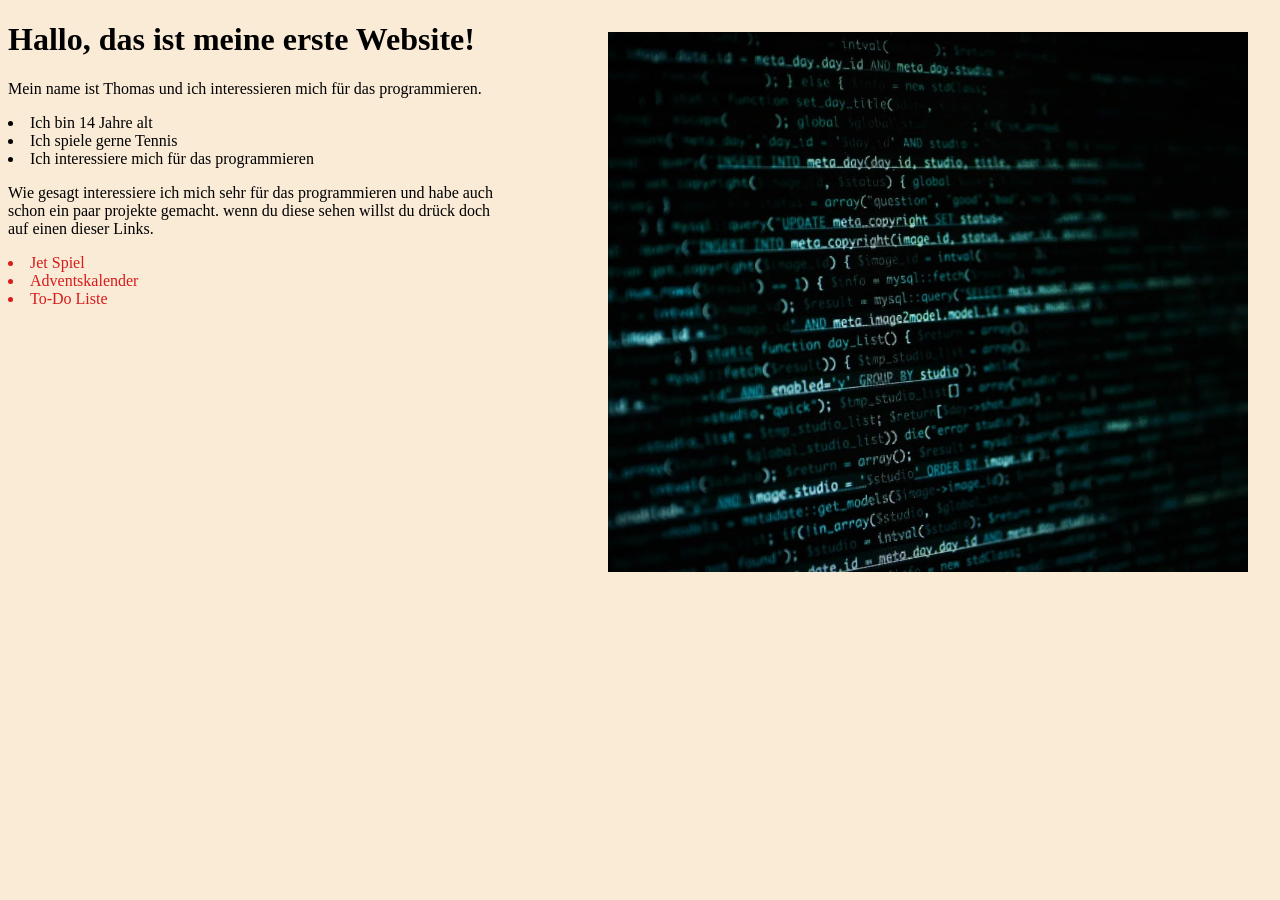
==== index.html @ ede9c296 "1 verison" ====
<!DOCTYPE html>
<html lang="de">
<head>
  <meta charset="UTF-8">
  <meta name="viewport" content="width=device-width, initial-scale=1.0">
  <title>Thomas's erste Website</title>

  <style>

    body {

      background-color: antiquewhite;

    }
    

  .bild1 {

    width: 50%;
    height: 60vh;
    object-fit: cover;
    position: absolute;
    right: 32px;
    top: 32px;
  }



  .text1 {
    text-align: left;
    margin-right: 60%
  }

  .menu-link {

    color: rgb(216, 27, 27);
    text-decoration: none;
   
  }

  .menu-link:hover {

    text-decoration: underline;
    color: blue;

  }


  </style>

</head>
<body>
  

  <h1>Hallo, das ist meine erste Website!</h1>
  <p>Mein name ist Thomas und ich interessieren mich für das programmieren.</p>

  <li>Ich bin 14 Jahre alt </li>
  <li>Ich spiele gerne Tennis</li>
  <li>Ich interessiere mich für das programmieren</li>
  
  <p class="text1"> Wie gesagt interessiere ich mich sehr für das programmieren und habe auch schon ein paar projekte gemacht.
    wenn du diese sehen willst du drück doch auf einen dieser Links.
  </p>

  <img class="bild1" src="/Bilder/software-hacker-programmierer-geheimdienste.webp">


  <a class="menu-link" href="https://thomas76149.github.io/Thomas-Website/Spiel%20Tutorial1/game.html" target="_blank"><li>Jet Spiel</li></a>
  <a class="menu-link" href="https://thomas76149.github.io/Thomas-Website/Adventskalender%20Tutorial1/index.html" target="_blank"><li>Adventskalender</li></a>
  <a class="menu-link" href="https://thomas76149.github.io/Thomas-Website/Todoliste%20Tutorial1/index.html" target="_blank"><li>To-Do Liste</li></a>





</body>
</html>
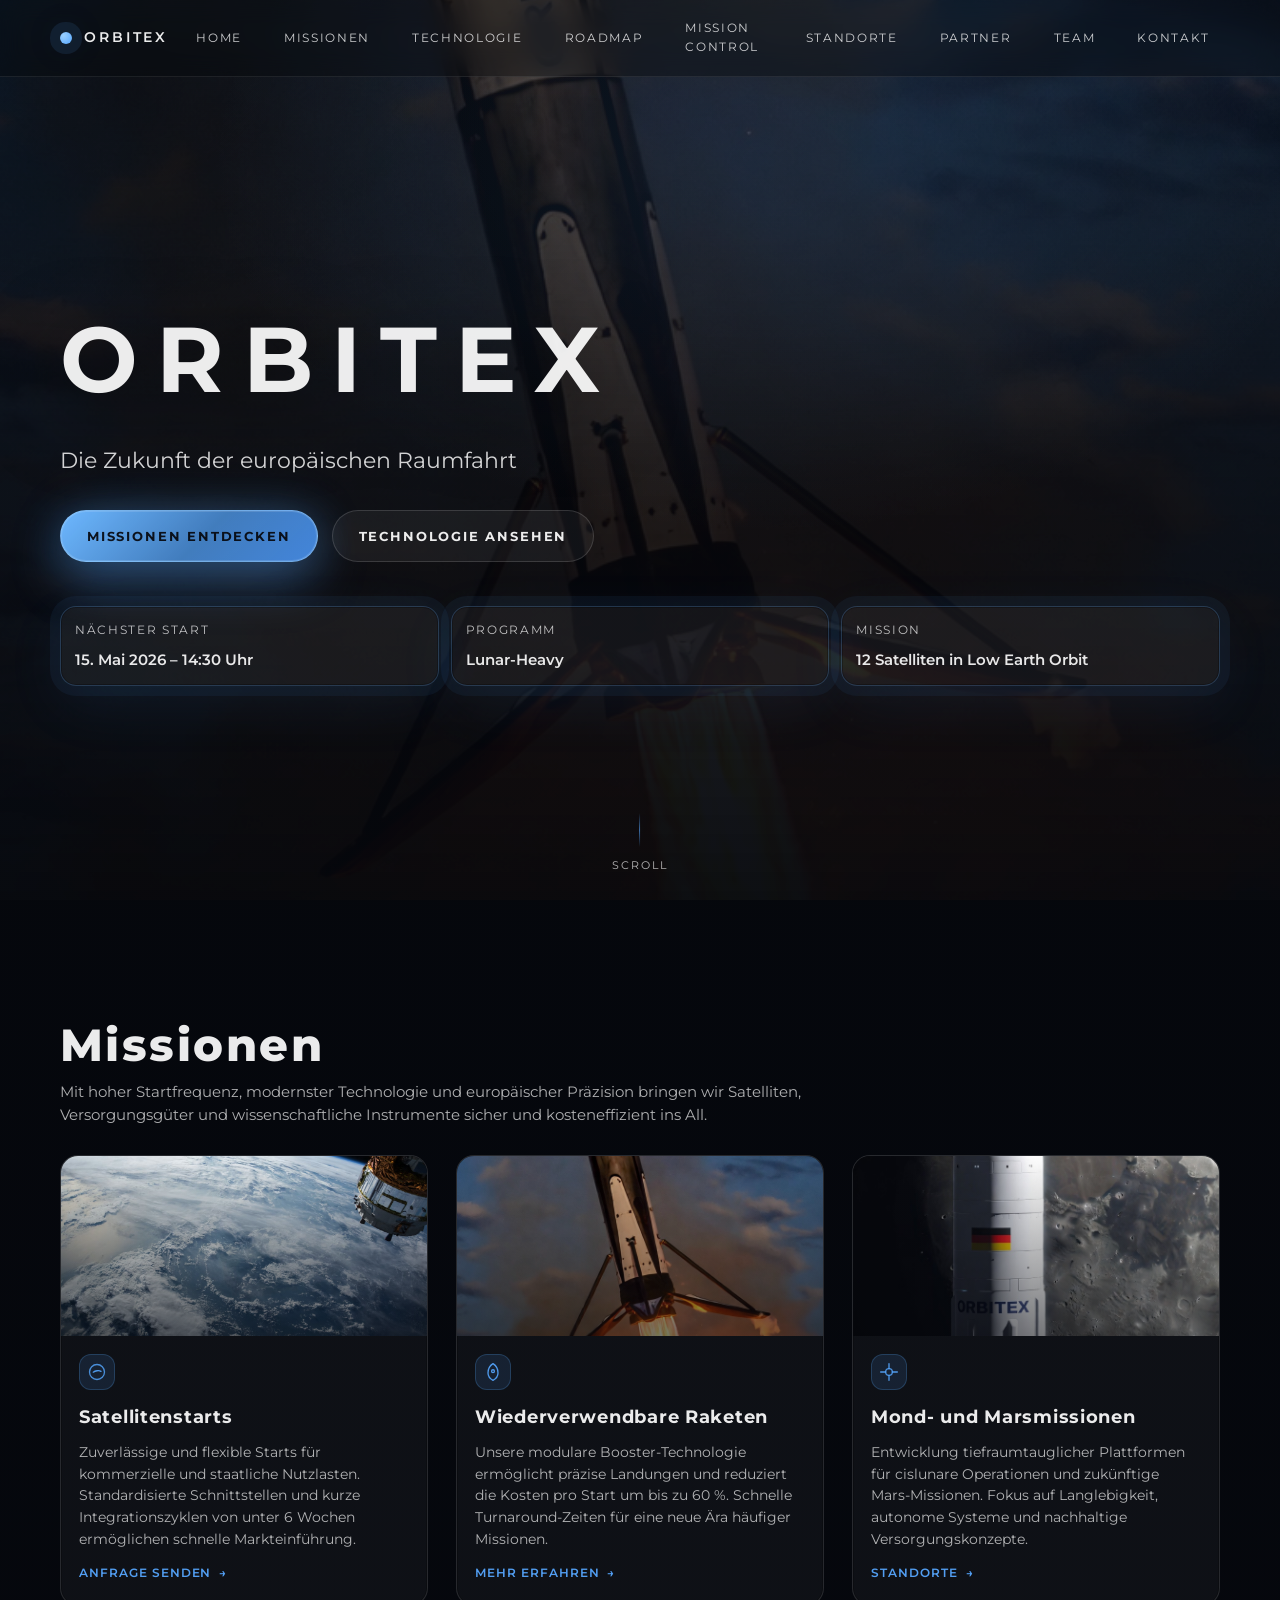
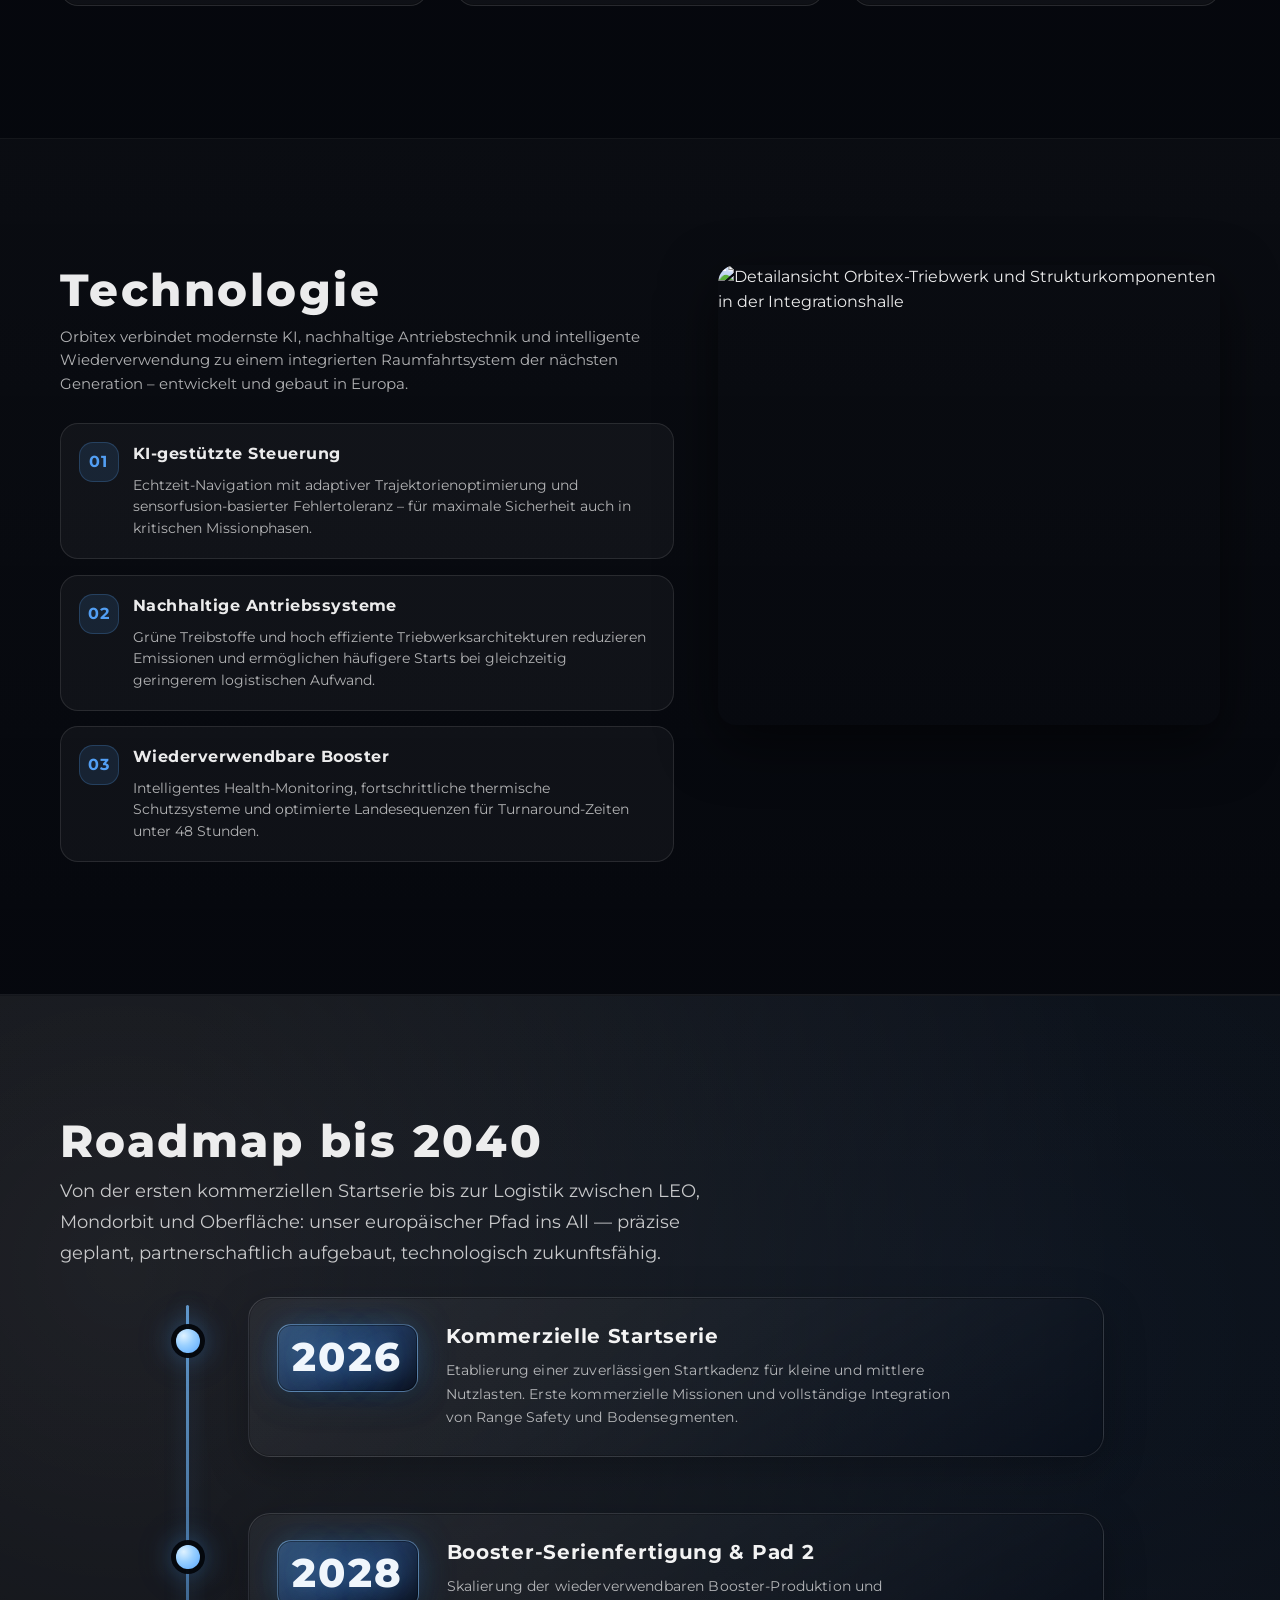
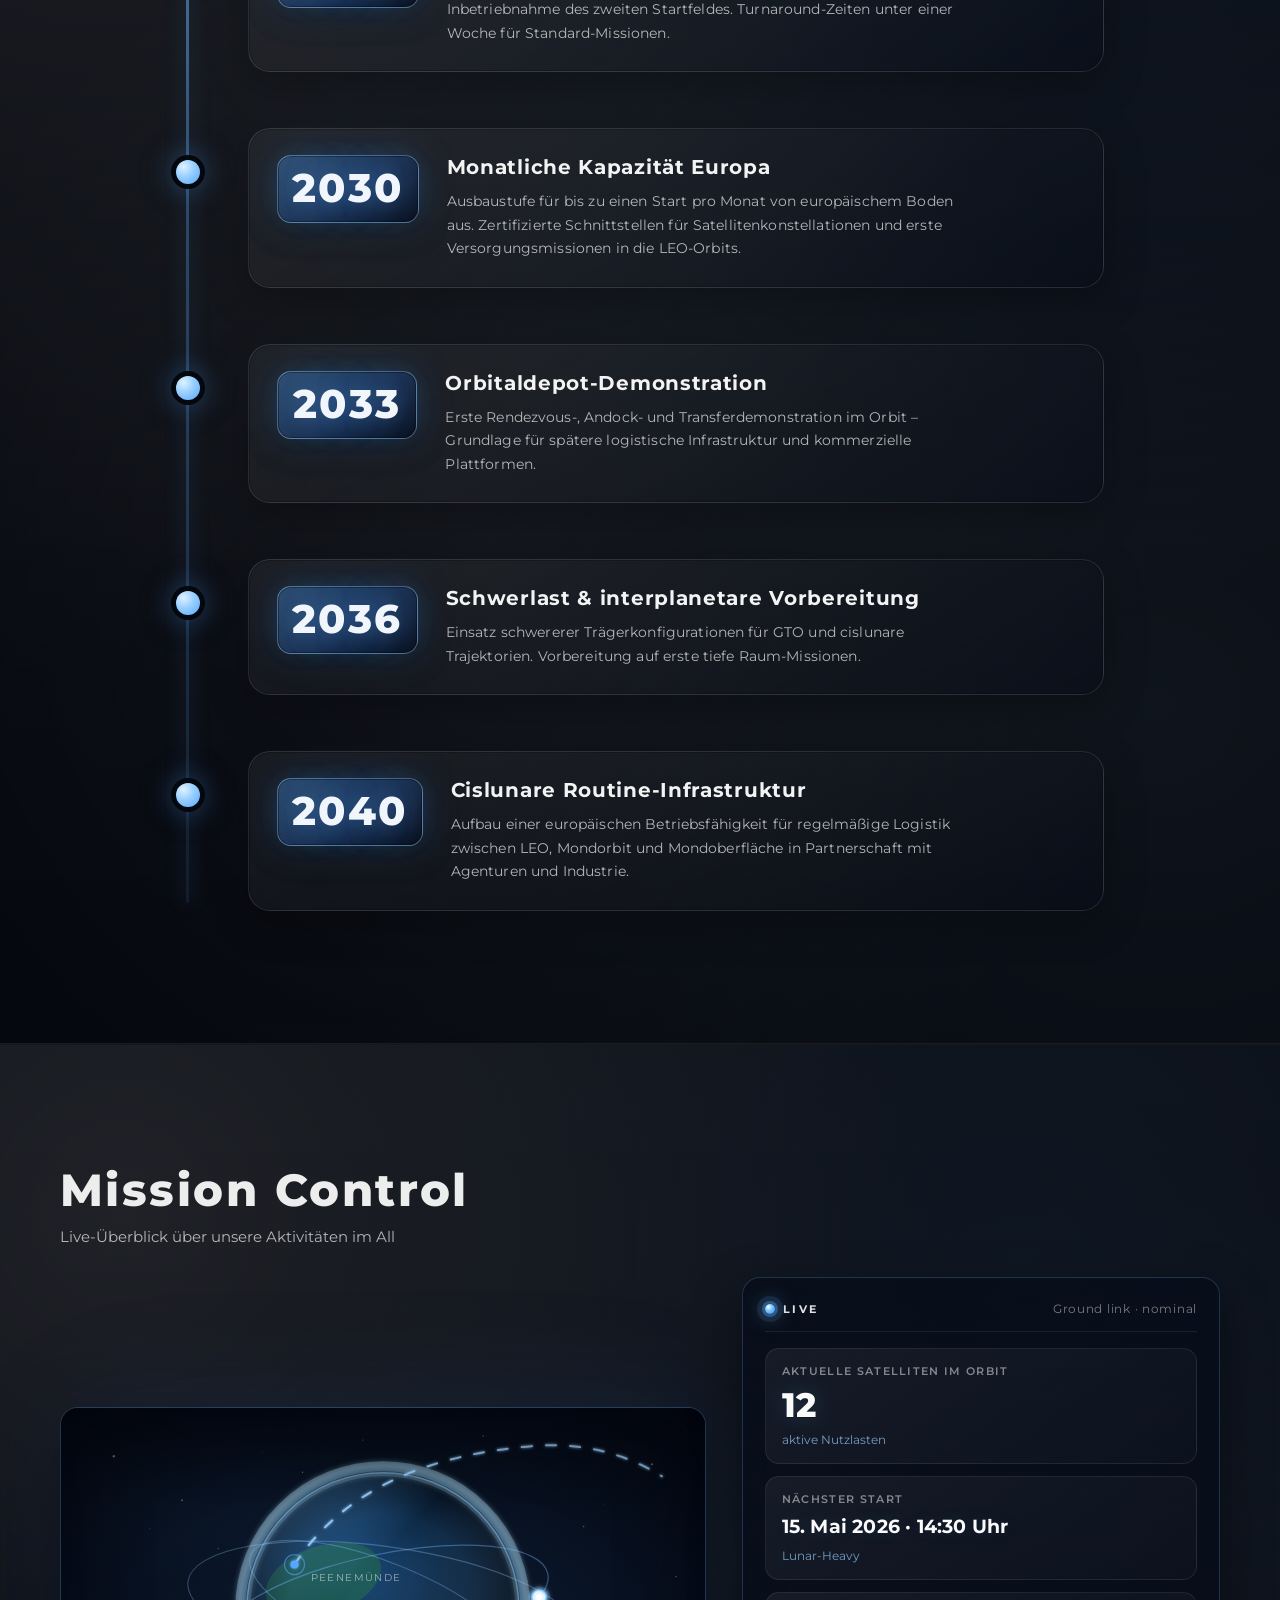
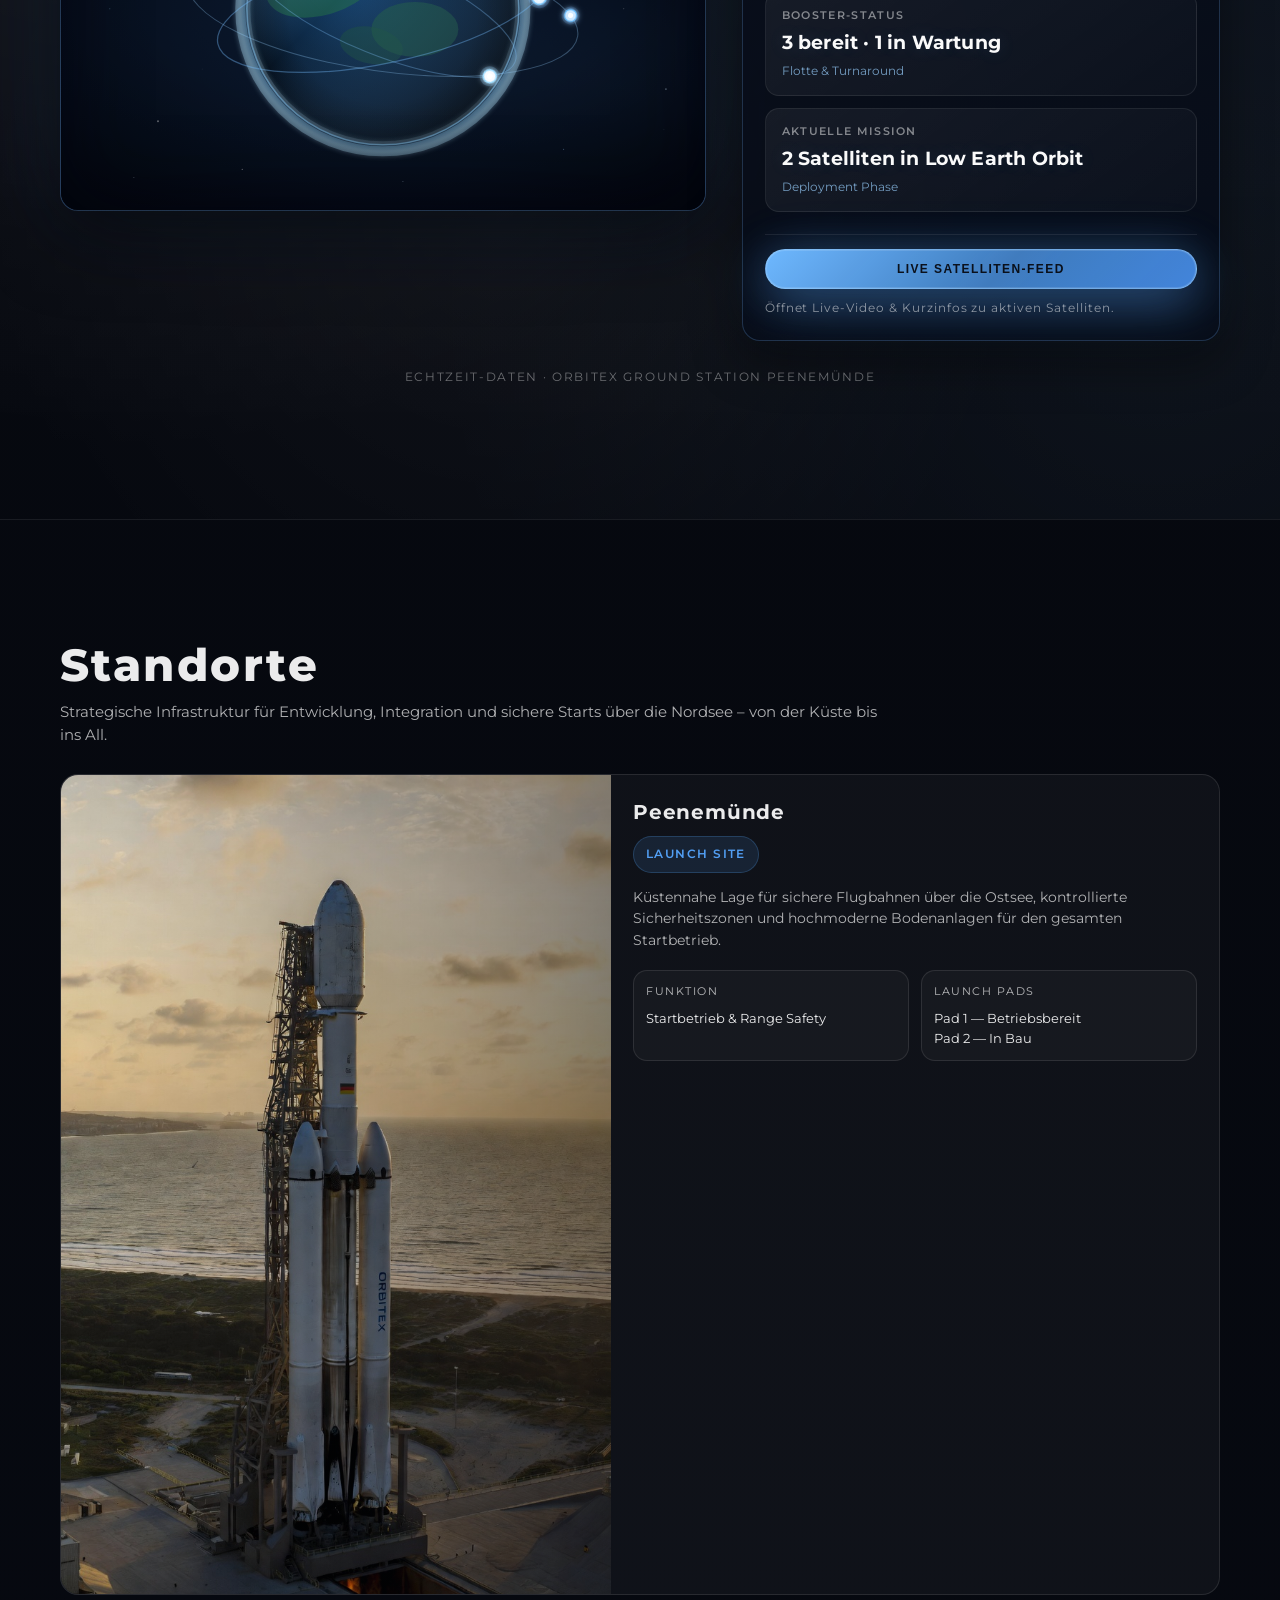
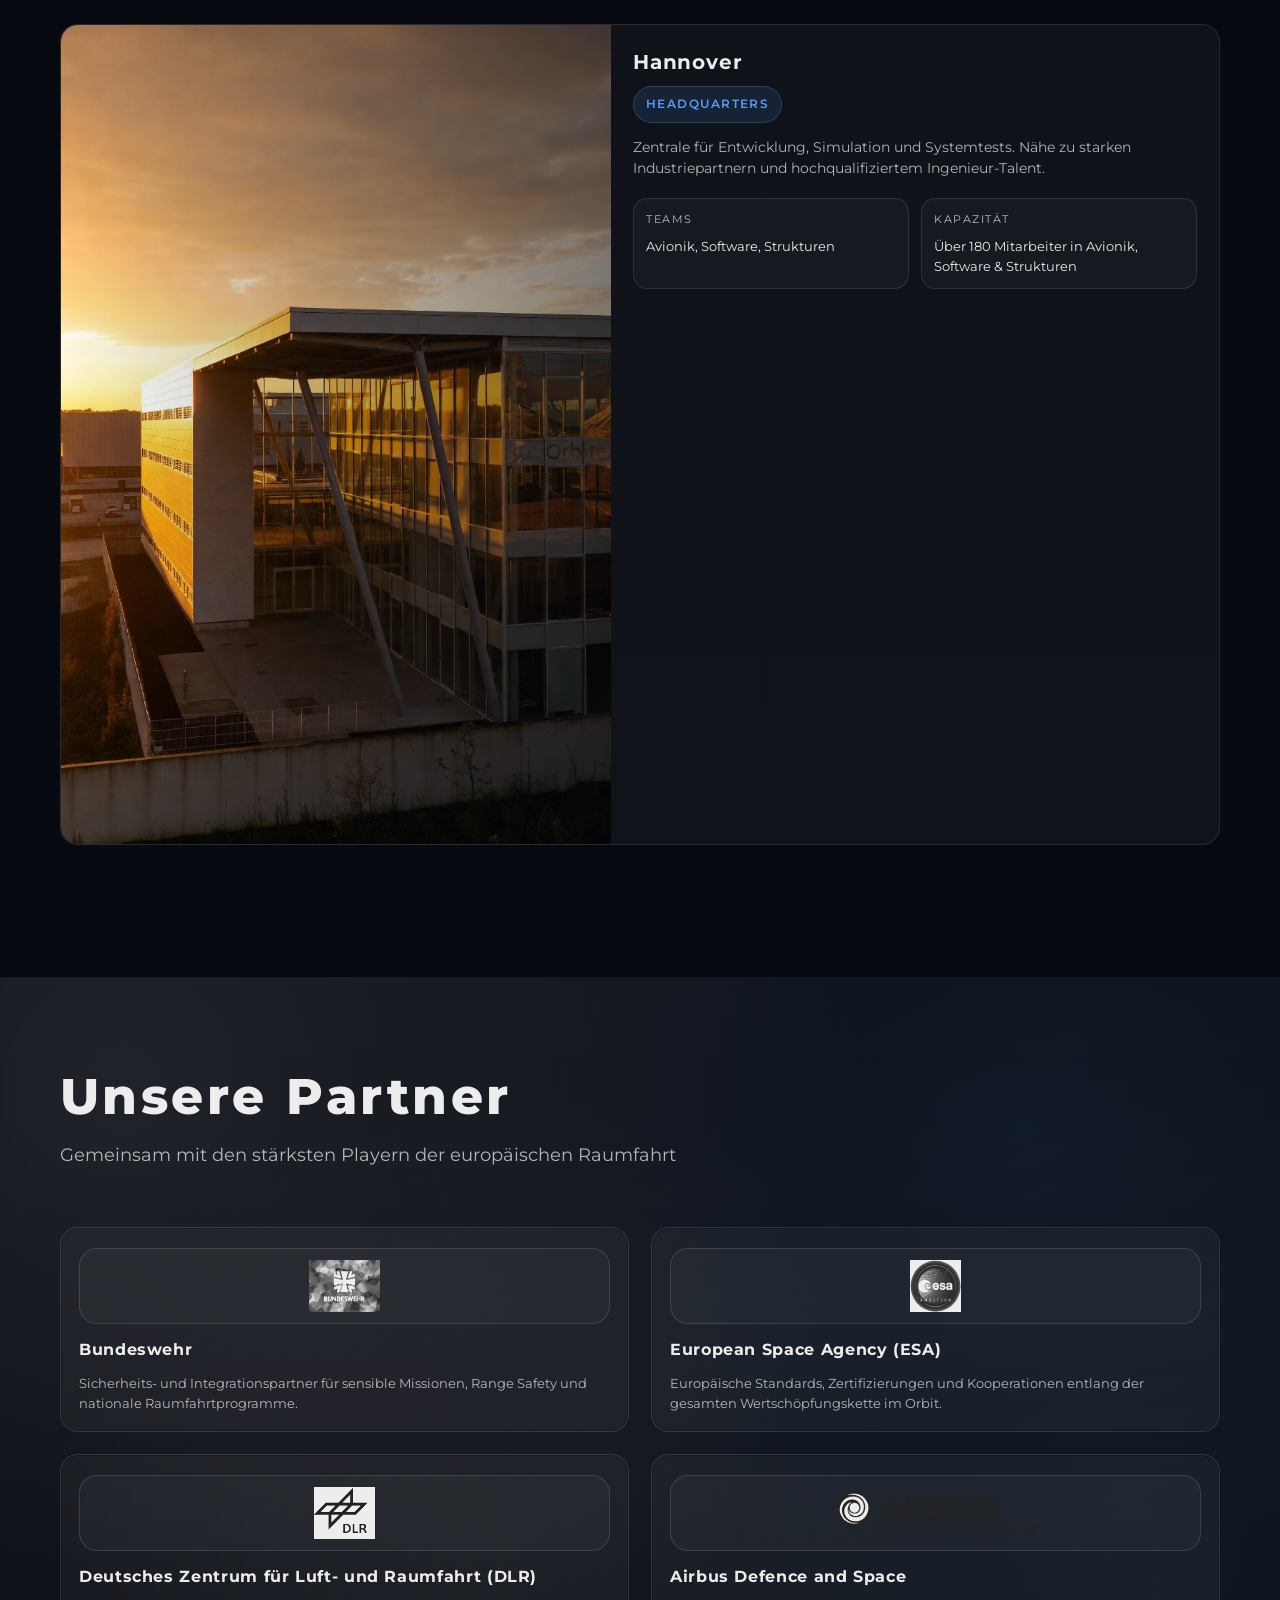
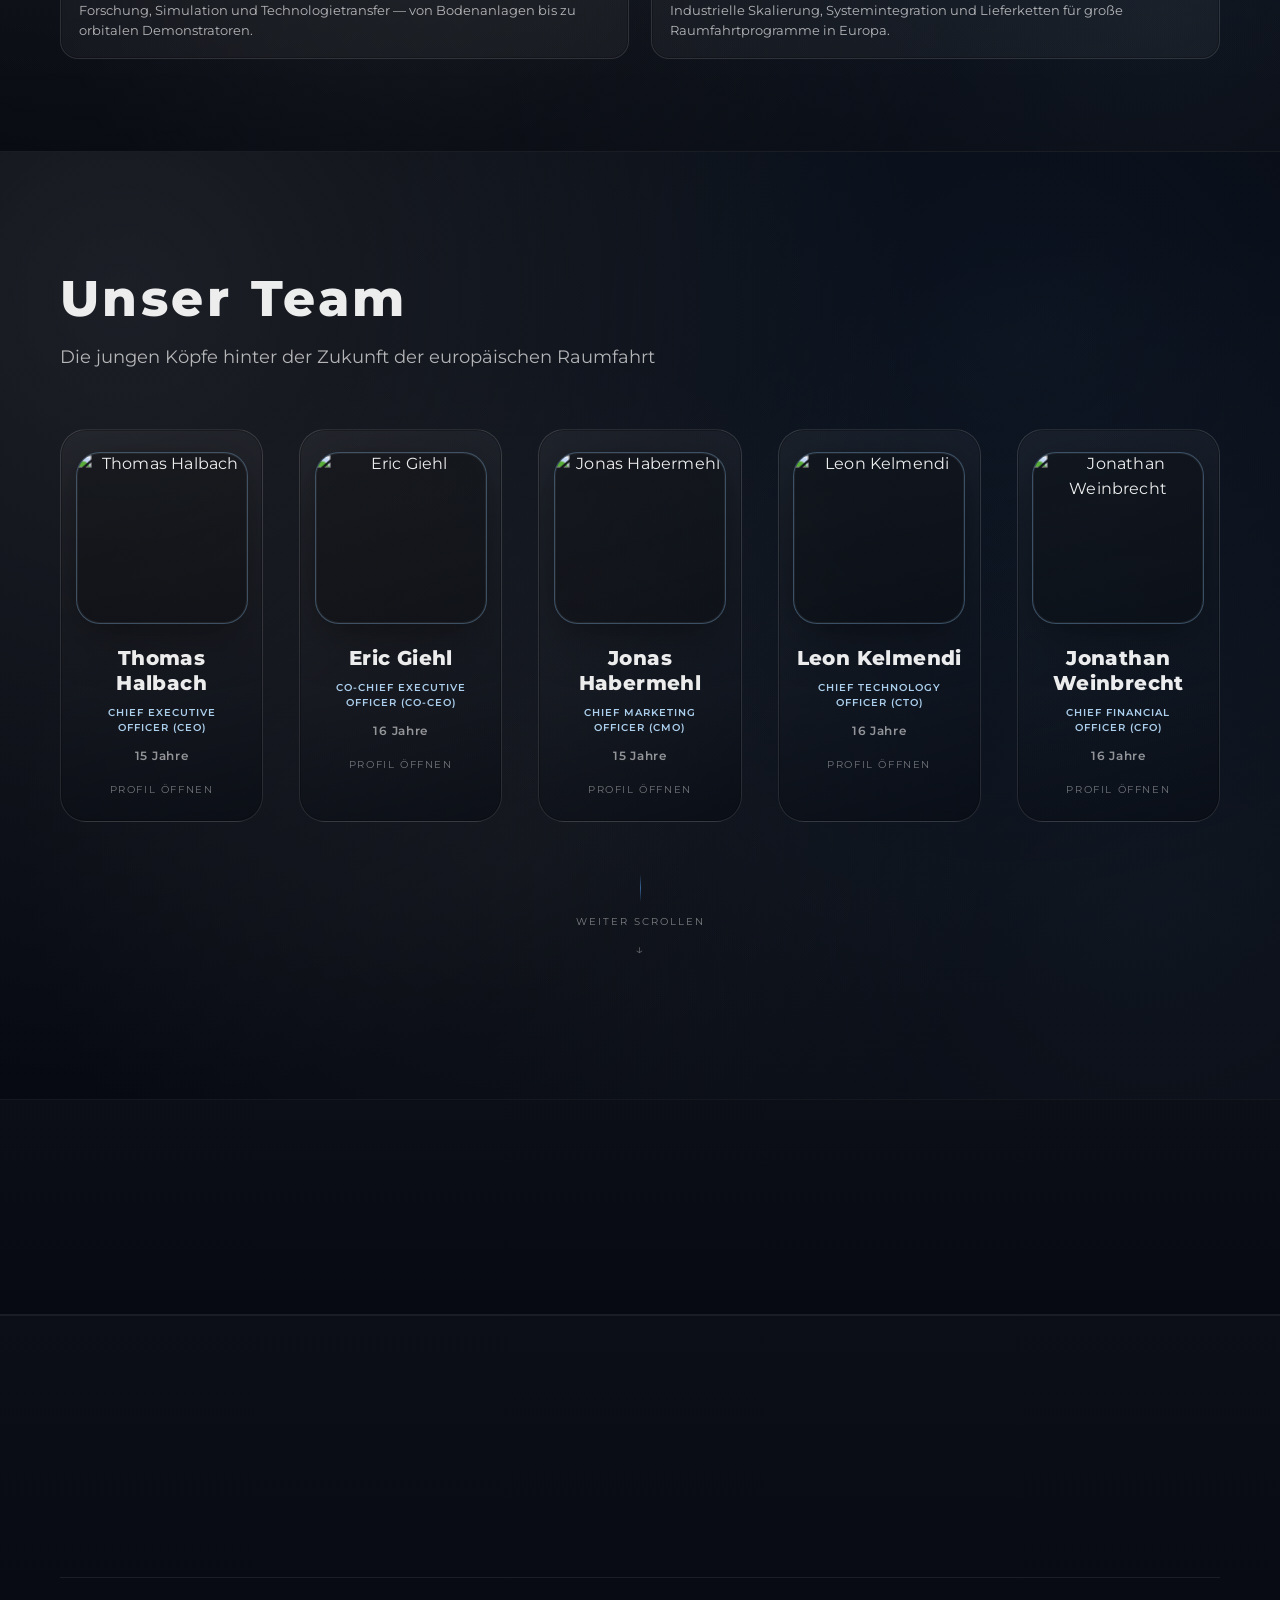
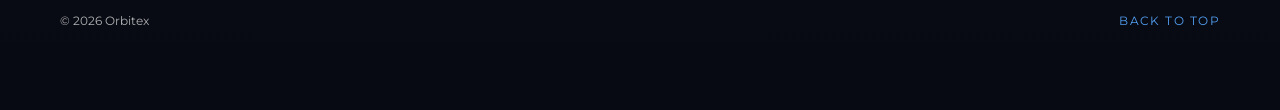
==== commit 068a7893: "Add files via upload" ====
--- a/index.html
+++ b/index.html
@@ -1,82 +1,1441 @@
-<!DOCTYPE html>
-<html lang="de">
-<head>
-  <meta charset="UTF-8">
-  <meta name="viewport" content="width=device-width, initial-scale=1.0">
-  <title>Thomas's erste Website</title>
-
-  <style>
-
-    body {
-
-      background-color: antiquewhite;
-
-    }
-    
-
-  .bild1 {
-
-    width: 50%;
-    height: 60vh;
-    object-fit: cover;
-    position: absolute;
-    right: 32px;
-    top: 32px;
-  }
-
-
-
-  .text1 {
-    text-align: left;
-    margin-right: 60%
-  }
-
-  .menu-link {
-
-    color: rgb(216, 27, 27);
-    text-decoration: none;
-   
-  }
-
-  .menu-link:hover {
-
-    text-decoration: underline;
-    color: blue;
-
-  }
-
-
-  </style>
-
-</head>
-<body>
-  
-
-  <h1>Hallo, das ist meine erste Website!</h1>
-  <p>Mein name ist Thomas und ich interessieren mich für das programmieren.</p>
-
-  <li>Ich bin 14 Jahre alt </li>
-  <li>Ich spiele gerne Tennis</li>
-  <li>Ich interessiere mich für das programmieren</li>
-  
-  <p class="text1"> Wie gesagt interessiere ich mich sehr für das programmieren und habe auch schon ein paar projekte gemacht.
-    wenn du diese sehen willst du drück doch auf einen dieser Links.
-  </p>
-
-  <img class="bild1" src="/Bilder/software-hacker-programmierer-geheimdienste.webp">
-
-
-  <a class="menu-link" href="https://thomas76149.github.io/Thomas-Website/Spiel%20Tutorial1/game.html" target="_blank"><li>Jet Spiel</li></a>
-  <a class="menu-link" href="https://thomas76149.github.io/Thomas-Website/Adventskalender%20Tutorial1/index.html" target="_blank"><li>Adventskalender</li></a>
-  <a class="menu-link" href="https://thomas76149.github.io/Thomas-Website/Todoliste%20Tutorial1/index.html" target="_blank"><li>To-Do Liste</li></a>
-
-
-
-
-
-</body>
-</html>
-
-
-
-
+<!doctype html>
+<html lang="de">
+  <head>
+    <meta charset="UTF-8" />
+    <meta name="viewport" content="width=device-width, initial-scale=1.0" />
+    <meta
+      name="description"
+      content="Orbitex — Die Zukunft der europäischen Raumfahrt."
+    />
+
+    <title>ORBITEX — Die Zukunft der europäischen Raumfahrt</title>
+
+    <!-- Font: Montserrat (Google Fonts) -->
+    <link rel="preconnect" href="https://fonts.googleapis.com" />
+    <link rel="preconnect" href="https://fonts.gstatic.com" crossorigin />
+    <link
+      href="https://fonts.googleapis.com/css2?family=Montserrat:wght@300;400;500;600;700;800&display=swap"
+      rel="stylesheet"
+    />
+
+    <!-- CSS -->
+    <link rel="stylesheet" href="style.css" />
+  </head>
+
+  <body>
+    <!--
+      ======================================================================
+      NAVBAR (Fixed)
+      - Replace logo text with SVG if desired
+      ======================================================================
+    -->
+    <header class="nav" id="top">
+      <div class="container nav__inner">
+        <a class="nav__brand" href="#home" aria-label="Orbitex Home">
+          <span class="nav__brandMark" aria-hidden="true"></span>
+          <span class="nav__brandText">ORBITEX</span>
+        </a>
+
+        <nav class="nav__links" aria-label="Hauptnavigation">
+          <a href="#home">Home</a>
+          <a href="#missionen">Missionen</a>
+          <a href="#technologie">Technologie</a>
+          <a href="#roadmap">Roadmap</a>
+          <a href="#mission-control">Mission Control</a>
+          <a href="#standorte">Standorte</a>
+          <a href="#partner">Partner</a>
+          <button class="nav__linkBtn" type="button" data-modal-open="team">Team</button>
+          <a href="#kontakt">Kontakt</a>
+        </nav>
+
+        <button class="nav__toggle" type="button" aria-label="Menü öffnen" aria-expanded="false">
+          <span class="nav__toggleBars" aria-hidden="true"></span>
+        </button>
+      </div>
+
+      <!-- Mobile menu (JS toggles) -->
+      <div class="nav__mobile" id="navMobile" aria-hidden="true">
+        <div class="container nav__mobileInner">
+          <a href="#home">Home</a>
+          <a href="#missionen">Missionen</a>
+          <a href="#technologie">Technologie</a>
+          <a href="#roadmap">Roadmap</a>
+          <a href="#mission-control">Mission Control</a>
+          <a href="#standorte">Standorte</a>
+          <a href="#partner">Partner</a>
+          <button class="nav__mobileBtn" type="button" data-modal-open="team">Team</button>
+          <a href="#kontakt">Kontakt</a>
+        </div>
+      </div>
+    </header>
+
+    <main>
+      <!-- HERO: Video-Hintergrund (pics/hero.mp4), Poster + Fallback siehe style.css -->
+      <section class="hero" id="home" aria-label="Orbitex Hero">
+        <div class="hero__bg" aria-hidden="true">
+          <video
+            class="hero__video"
+            autoplay
+            muted
+            loop
+            playsinline
+            poster="pics/BoosterLandung.jpg"
+            aria-hidden="true"
+          >
+            <source src="pics/hero.mp4" type="video/mp4" />
+          </video>
+        </div>
+        <div class="hero__overlay" aria-hidden="true"></div>
+
+        <div class="container hero__content">
+          <h1 class="hero__title reveal" data-reveal>
+            ORBITEX
+          </h1>
+
+          <p class="hero__subtitle reveal" data-reveal>
+            Die Zukunft der europäischen Raumfahrt
+          </p>
+
+          <div class="hero__actions reveal" data-reveal>
+            <a class="btn btn--primary btn--lg" href="#missionen">Missionen entdecken</a>
+            <a class="btn btn--ghost btn--lg" href="#technologie">Technologie ansehen</a>
+          </div>
+
+          <div class="hero__meta reveal" data-reveal>
+            <div class="metaCard">
+              <div class="metaCard__label">Nächster Start</div>
+              <div class="metaCard__value">15. Mai 2026 – 14:30 Uhr</div>
+            </div>
+            <div class="metaCard">
+              <div class="metaCard__label">Programm</div>
+              <div class="metaCard__value">Lunar-Heavy</div>
+            </div>
+            <div class="metaCard">
+              <div class="metaCard__label">Mission</div>
+              <div class="metaCard__value">12 Satelliten in Low Earth Orbit</div>
+            </div>
+          </div>
+        </div>
+
+        <a class="scrollHint" href="#missionen" aria-label="Zum nächsten Abschnitt scrollen">
+          <span class="scrollHint__line" aria-hidden="true"></span>
+          <span class="scrollHint__text">Scroll</span>
+        </a>
+      </section>
+
+      <!--
+        ====================================================================
+        MISSIONEN
+        - Replace images with your own
+        ====================================================================
+      -->
+      <section class="section section--airy" id="missionen" aria-label="Missionen">
+        <div class="container">
+          <div class="section__head reveal" data-reveal>
+            <h2 class="section__title">Missionen</h2>
+            <p class="section__lead">
+              Mit hoher Startfrequenz, modernster Technologie und europäischer Präzision bringen wir
+              Satelliten, Versorgungsgüter und wissenschaftliche Instrumente sicher und kosteneffizient
+              ins All.
+            </p>
+          </div>
+
+          <div class="cards">
+            <article class="card reveal" data-reveal>
+              <div class="card__media">
+                <img
+                  src="pics/Satelit.avif"
+                  alt="Orbitex-Rakete beim Satellitenstart: Nutzlastverglasung und Orbit-Deployment"
+                  width="800"
+                  height="450"
+                  sizes="(max-width: 980px) 100vw, 33vw"
+                  loading="lazy"
+                />
+              </div>
+              <div class="card__body">
+                <div class="card__icon" aria-hidden="true">
+                  <!-- simple inline SVG icon -->
+                  <svg viewBox="0 0 24 24" fill="none">
+                    <path
+                      d="M21 12c0 4.97-4.03 9-9 9S3 16.97 3 12 7.03 3 12 3s9 4.03 9 9Z"
+                      stroke="currentColor"
+                      stroke-width="1.6"
+                      opacity="0.9"
+                    />
+                    <path
+                      d="M7.5 12.2c2.2-1.6 6.9-2.6 9.3-.9"
+                      stroke="currentColor"
+                      stroke-width="1.6"
+                      stroke-linecap="round"
+                    />
+                  </svg>
+                </div>
+                <h3 class="card__title">Satellitenstarts</h3>
+                <p class="card__text">
+                  Zuverlässige und flexible Starts für kommerzielle und staatliche Nutzlasten.
+                  Standardisierte Schnittstellen und kurze Integrationszyklen von unter 6 Wochen
+                  ermöglichen schnelle Markteinführung.
+                </p>
+                <a class="card__link" href="#kontakt">Anfrage senden</a>
+              </div>
+            </article>
+
+            <article class="card reveal" data-reveal>
+              <div class="card__media">
+                <img
+                  src="pics/BoosterLandung.jpg"
+                  alt="Wiederverwendbarer Orbitex-Booster bei präziser Landung auf der Plattform"
+                  width="800"
+                  height="450"
+                  sizes="(max-width: 980px) 100vw, 33vw"
+                  loading="lazy"
+                />
+              </div>
+              <div class="card__body">
+                <div class="card__icon" aria-hidden="true">
+                  <svg viewBox="0 0 24 24" fill="none">
+                    <path
+                      d="M12 2c3.5 2.2 6 6.7 6 11.2 0 3.9-2.2 6.8-6 8.8-3.8-2-6-4.9-6-8.8C6 8.7 8.5 4.2 12 2Z"
+                      stroke="currentColor"
+                      stroke-width="1.6"
+                    />
+                    <path
+                      d="M12 9.3c.9 0 1.7.8 1.7 1.7S12.9 12.7 12 12.7 10.3 11.9 10.3 11 11.1 9.3 12 9.3Z"
+                      stroke="currentColor"
+                      stroke-width="1.6"
+                    />
+                  </svg>
+                </div>
+                <h3 class="card__title">Wiederverwendbare Raketen</h3>
+                <p class="card__text">
+                  Unsere modulare Booster-Technologie ermöglicht präzise Landungen und reduziert die
+                  Kosten pro Start um bis zu 60 %. Schnelle Turnaround-Zeiten für eine neue Ära
+                  häufiger Missionen.
+                </p>
+                <a class="card__link" href="#technologie">Mehr erfahren</a>
+              </div>
+            </article>
+
+            <article class="card reveal" data-reveal>
+              <div class="card__media">
+                <img
+                  src="pics/Moon.jpg"
+                  alt="Orbitex-Trägersystem auf interplanetarer Bahn Richtung Mond"
+                  width="800"
+                  height="450"
+                  sizes="(max-width: 980px) 100vw, 33vw"
+                  loading="lazy"
+                />
+              </div>
+              <div class="card__body">
+                <div class="card__icon" aria-hidden="true">
+                  <svg viewBox="0 0 24 24" fill="none">
+                    <path
+                      d="M12 2v6m0 8v6M2 12h6m8 0h6"
+                      stroke="currentColor"
+                      stroke-width="1.6"
+                      stroke-linecap="round"
+                    />
+                    <path
+                      d="M12 8c2.2 0 4 1.8 4 4s-1.8 4-4 4-4-1.8-4-4 1.8-4 4-4Z"
+                      stroke="currentColor"
+                      stroke-width="1.6"
+                      opacity="0.9"
+                    />
+                  </svg>
+                </div>
+                <h3 class="card__title">Mond- und Marsmissionen</h3>
+                <p class="card__text">
+                  Entwicklung tiefraumtauglicher Plattformen für cislunare Operationen und zukünftige
+                  Mars-Missionen. Fokus auf Langlebigkeit, autonome Systeme und nachhaltige
+                  Versorgungskonzepte.
+                </p>
+                <a class="card__link" href="#standorte">Standorte</a>
+              </div>
+            </article>
+          </div>
+        </div>
+      </section>
+
+      <!--
+        ====================================================================
+        TECHNOLOGIE
+        - Two-column layout with premium "feature list" styling
+        ====================================================================
+      -->
+      <section class="section section--alt section--airy" id="technologie" aria-label="Technologie">
+        <div class="container tech">
+          <div class="tech__copy">
+            <div class="section__head reveal" data-reveal>
+              <h2 class="section__title">Technologie</h2>
+              <p class="section__lead">
+                Orbitex verbindet modernste KI, nachhaltige Antriebstechnik und intelligente
+                Wiederverwendung zu einem integrierten Raumfahrtsystem der nächsten Generation –
+                entwickelt und gebaut in Europa.
+              </p>
+            </div>
+
+            <div class="featureList">
+              <div class="feature reveal" data-reveal>
+                <div class="feature__badge">01</div>
+                <div class="feature__body">
+                  <h3 class="feature__title">KI-gestützte Steuerung</h3>
+                  <p class="feature__text">
+                    Echtzeit-Navigation mit adaptiver Trajektorienoptimierung und sensorfusion-basierter
+                    Fehlertoleranz – für maximale Sicherheit auch in kritischen Missionphasen.
+                  </p>
+                </div>
+              </div>
+
+              <div class="feature reveal" data-reveal>
+                <div class="feature__badge">02</div>
+                <div class="feature__body">
+                  <h3 class="feature__title">Nachhaltige Antriebssysteme</h3>
+                  <p class="feature__text">
+                    Grüne Treibstoffe und hoch effiziente Triebwerksarchitekturen reduzieren Emissionen
+                    und ermöglichen häufigere Starts bei gleichzeitig geringerem logistischen Aufwand.
+                  </p>
+                </div>
+              </div>
+
+              <div class="feature reveal" data-reveal>
+                <div class="feature__badge">03</div>
+                <div class="feature__body">
+                  <h3 class="feature__title">Wiederverwendbare Booster</h3>
+                  <p class="feature__text">
+                    Intelligentes Health-Monitoring, fortschrittliche thermische Schutzsysteme und
+                    optimierte Landesequenzen für Turnaround-Zeiten unter 48 Stunden.
+                  </p>
+                </div>
+              </div>
+            </div>
+          </div>
+
+          <div class="tech__media reveal" data-reveal>
+            <figure class="mediaFrame">
+              <img
+                src="pics/technologie-detail.jpg"
+                alt="Detailansicht Orbitex-Triebwerk und Strukturkomponenten in der Integrationshalle"
+                width="900"
+                height="920"
+                sizes="(max-width: 980px) 100vw, 45vw"
+                loading="lazy"
+              />
+            </figure>
+          </div>
+        </div>
+      </section>
+
+      <!-- Roadmap / Zeitstrahl — Meilensteine bis 2040 -->
+      <section class="section section--airy section--alt section--stars" id="roadmap" aria-label="Roadmap Orbitex bis 2040">
+        <div class="container">
+          <div class="section__head reveal" data-reveal>
+            <h2 class="section__title">Roadmap bis 2040</h2>
+            <p class="section__lead section__lead--roadmap">
+              Von der ersten kommerziellen Startserie bis zur Logistik zwischen LEO, Mondorbit und Oberfläche:
+              unser europäischer Pfad ins All — präzise geplant, partnerschaftlich aufgebaut, technologisch
+              zukunftsfähig.
+            </p>
+          </div>
+
+          <ol class="timeline timeline--premium reveal" data-reveal>
+            <li class="timeline__item">
+              <span class="timeline__marker" aria-hidden="true"></span>
+              <div class="timeline__content">
+                <span class="timeline__year">2026</span>
+                <div class="timeline__copy">
+                  <h3 class="timeline__title">Kommerzielle Startserie</h3>
+                  <p class="timeline__text">
+                    Etablierung einer zuverlässigen Startkadenz für kleine und mittlere Nutzlasten. Erste
+                    kommerzielle Missionen und vollständige Integration von Range Safety und Bodensegmenten.
+                  </p>
+                </div>
+              </div>
+            </li>
+            <li class="timeline__item">
+              <span class="timeline__marker" aria-hidden="true"></span>
+              <div class="timeline__content">
+                <span class="timeline__year">2028</span>
+                <div class="timeline__copy">
+                  <h3 class="timeline__title">Booster-Serienfertigung &amp; Pad 2</h3>
+                  <p class="timeline__text">
+                    Skalierung der wiederverwendbaren Booster-Produktion und Inbetriebnahme des zweiten
+                    Startfeldes. Turnaround-Zeiten unter einer Woche für Standard-Missionen.
+                  </p>
+                </div>
+              </div>
+            </li>
+            <li class="timeline__item">
+              <span class="timeline__marker" aria-hidden="true"></span>
+              <div class="timeline__content">
+                <span class="timeline__year">2030</span>
+                <div class="timeline__copy">
+                  <h3 class="timeline__title">Monatliche Kapazität Europa</h3>
+                  <p class="timeline__text">
+                    Ausbaustufe für bis zu einen Start pro Monat von europäischem Boden aus. Zertifizierte
+                    Schnittstellen für Satellitenkonstellationen und erste Versorgungsmissionen in die LEO-Orbits.
+                  </p>
+                </div>
+              </div>
+            </li>
+            <li class="timeline__item">
+              <span class="timeline__marker" aria-hidden="true"></span>
+              <div class="timeline__content">
+                <span class="timeline__year">2033</span>
+                <div class="timeline__copy">
+                  <h3 class="timeline__title">Orbitaldepot-Demonstration</h3>
+                  <p class="timeline__text">
+                    Erste Rendezvous-, Andock- und Transferdemonstration im Orbit – Grundlage für spätere
+                    logistische Infrastruktur und kommerzielle Plattformen.
+                  </p>
+                </div>
+              </div>
+            </li>
+            <li class="timeline__item">
+              <span class="timeline__marker" aria-hidden="true"></span>
+              <div class="timeline__content">
+                <span class="timeline__year">2036</span>
+                <div class="timeline__copy">
+                  <h3 class="timeline__title">Schwerlast &amp; interplanetare Vorbereitung</h3>
+                  <p class="timeline__text">
+                    Einsatz schwererer Trägerkonfigurationen für GTO und cislunare Trajektorien. Vorbereitung
+                    auf erste tiefe Raum-Missionen.
+                  </p>
+                </div>
+              </div>
+            </li>
+            <li class="timeline__item timeline__item--last">
+              <span class="timeline__marker" aria-hidden="true"></span>
+              <div class="timeline__content">
+                <span class="timeline__year">2040</span>
+                <div class="timeline__copy">
+                  <h3 class="timeline__title">Cislunare Routine-Infrastruktur</h3>
+                  <p class="timeline__text">
+                    Aufbau einer europäischen Betriebsfähigkeit für regelmäßige Logistik zwischen LEO, Mondorbit
+                    und Mondoberfläche in Partnerschaft mit Agenturen und Industrie.
+                  </p>
+                </div>
+              </div>
+            </li>
+          </ol>
+        </div>
+      </section>
+
+      <!-- Mission Control — Live-Überblick (Erdball, Orbits, Peenemünde) -->
+      <section
+        class="section section--airy section--alt section--stars missionControl"
+        id="mission-control"
+        aria-label="Mission Control"
+      >
+        <div class="container">
+          <div class="section__head reveal" data-reveal>
+            <h2 class="section__title">Mission Control</h2>
+            <p class="section__lead missionControl__lead">
+              Live-Überblick über unsere Aktivitäten im All
+            </p>
+          </div>
+
+          <div class="missionControl__layout reveal" data-reveal>
+            <div class="missionControl__viz">
+              <div class="missionControl__globeShell">
+                <svg
+                  class="missionControl__svg"
+                  viewBox="0 0 640 400"
+                  role="img"
+                  aria-label="Stilisierter Erdball aus dem All mit Orbitex-Satellitenbahnen und Startbogen von Peenemünde"
+                >
+                  <defs>
+                    <radialGradient id="mcEarthOcean" cx="38%" cy="35%" r="72%">
+                      <stop offset="0%" stop-color="#1a4a7a" />
+                      <stop offset="45%" stop-color="#0d2844" />
+                      <stop offset="100%" stop-color="#050c18" />
+                    </radialGradient>
+                    <radialGradient id="mcEarthHaze" cx="50%" cy="50%" r="50%">
+                      <stop offset="70%" stop-color="rgba(0,0,0,0)" />
+                      <stop offset="100%" stop-color="rgba(0,0,0,0.45)" />
+                    </radialGradient>
+                    <linearGradient id="mcLimb" x1="0%" y1="0%" x2="100%" y2="100%">
+                      <stop offset="0%" stop-color="rgba(120,190,255,0.35)" />
+                      <stop offset="40%" stop-color="rgba(120,190,255,0)" />
+                      <stop offset="100%" stop-color="rgba(0,0,0,0.5)" />
+                    </linearGradient>
+                    <filter id="mcGlow" x="-50%" y="-50%" width="200%" height="200%">
+                      <feGaussianBlur in="SourceGraphic" stdDeviation="1.8" result="b" />
+                      <feMerge>
+                        <feMergeNode in="b" />
+                        <feMergeNode in="SourceGraphic" />
+                      </feMerge>
+                    </filter>
+                    <filter id="mcGlowSoft" x="-80%" y="-80%" width="260%" height="260%">
+                      <feGaussianBlur in="SourceGraphic" stdDeviation="3" result="b" />
+                      <feMerge>
+                        <feMergeNode in="b" />
+                        <feMergeNode in="SourceGraphic" />
+                      </feMerge>
+                    </filter>
+                    <radialGradient id="mcAtmoLimb" cx="50%" cy="50%" r="50%">
+                      <stop offset="78%" stop-color="rgba(120, 200, 255, 0)" />
+                      <stop offset="92%" stop-color="rgba(100, 190, 255, 0.22)" />
+                      <stop offset="100%" stop-color="rgba(180, 230, 255, 0.38)" />
+                    </radialGradient>
+                    <filter id="mcAtmoBlur" x="-60%" y="-60%" width="220%" height="220%">
+                      <feGaussianBlur in="SourceGraphic" stdDeviation="2.4" result="b" />
+                      <feMerge>
+                        <feMergeNode in="b" />
+                        <feMergeNode in="SourceGraphic" />
+                      </feMerge>
+                    </filter>
+                    <clipPath id="mcEarthClip">
+                      <circle cx="320" cy="200" r="136" />
+                    </clipPath>
+                  </defs>
+
+                  <rect class="mcSky" width="640" height="400" rx="0" />
+
+                  <circle class="mcStar mcStar--1" cx="52" cy="48" r="1.2" fill="#fff" />
+                  <circle class="mcStar mcStar--2" cx="120" cy="92" r="0.9" fill="#cfe8ff" />
+                  <circle class="mcStar mcStar--3" cx="588" cy="56" r="1" fill="#fff" />
+                  <circle class="mcStar mcStar--4" cx="520" cy="118" r="0.8" fill="#9ad0ff" />
+                  <circle class="mcStar mcStar--5" cx="96" cy="312" r="1" fill="#fff" />
+                  <circle class="mcStar mcStar--6" cx="602" cy="280" r="0.9" fill="#cfe8ff" />
+                  <circle class="mcStar mcStar--7" cx="180" cy="360" r="0.7" fill="#fff" />
+                  <circle class="mcStar mcStar--8" cx="420" cy="28" r="0.8" fill="#9ad0ff" />
+                  <circle class="mcStar mcStar--9" cx="240" cy="64" r="0.65" fill="#dfefff" />
+                  <circle class="mcStar mcStar--10" cx="380" cy="88" r="0.55" fill="#fff" />
+                  <circle class="mcStar mcStar--11" cx="48" cy="200" r="0.5" fill="#9ad0ff" />
+                  <circle class="mcStar mcStar--12" cx="612" cy="168" r="0.7" fill="#fff" />
+                  <circle class="mcStar mcStar--13" cx="300" cy="32" r="0.6" fill="#cfe8ff" />
+                  <circle class="mcStar mcStar--14" cx="156" cy="140" r="0.55" fill="#fff" />
+                  <circle class="mcStar mcStar--15" cx="500" cy="340" r="0.65" fill="#9ad0ff" />
+                  <circle class="mcStar mcStar--16" cx="72" cy="368" r="0.5" fill="#dfefff" />
+                  <circle class="mcStar mcStar--17" cx="560" cy="200" r="0.45" fill="#fff" />
+                  <circle class="mcStar mcStar--18" cx="340" cy="372" r="0.55" fill="#cfe8ff" />
+
+                  <g class="mcDustMote" aria-hidden="true">
+                    <circle cx="88" cy="120" r="0.35" fill="rgba(200, 230, 255, 0.5)" />
+                    <circle cx="540" cy="96" r="0.28" fill="rgba(255, 255, 255, 0.35)" />
+                    <circle cx="200" cy="44" r="0.3" fill="rgba(180, 210, 255, 0.45)" />
+                    <circle cx="420" cy="200" r="0.25" fill="rgba(255, 255, 255, 0.3)" />
+                    <circle cx="600" cy="320" r="0.32" fill="rgba(200, 220, 255, 0.4)" />
+                    <circle cx="140" cy="260" r="0.28" fill="rgba(255, 255, 255, 0.32)" />
+                  </g>
+
+                  <circle cx="320" cy="200" r="142" fill="none" stroke="url(#mcAtmoLimb)" stroke-width="10" opacity="0.85" filter="url(#mcAtmoBlur)" pointer-events="none" />
+
+                  <g clip-path="url(#mcEarthClip)">
+                    <g transform="translate(320 200) scale(1.14) translate(-320 -200)">
+                    <circle cx="320" cy="200" r="118" fill="url(#mcEarthOcean)" />
+                    <g class="mcEarthSpin">
+                      <ellipse
+                        cx="268"
+                        cy="175"
+                        rx="52"
+                        ry="30"
+                        fill="rgba(36, 110, 72, 0.55)"
+                        transform="rotate(-18 268 175)"
+                      />
+                      <ellipse cx="348" cy="218" rx="38" ry="24" fill="rgba(32, 92, 62, 0.5)" />
+                      <ellipse
+                        cx="310"
+                        cy="232"
+                        rx="28"
+                        ry="16"
+                        fill="rgba(28, 80, 55, 0.42)"
+                        transform="rotate(12 310 232)"
+                      />
+                    </g>
+                    <circle cx="320" cy="200" r="118" fill="url(#mcEarthHaze)" />
+                    </g>
+                  </g>
+
+                  <circle
+                    cx="320"
+                    cy="200"
+                    r="135.5"
+                    fill="none"
+                    stroke="rgba(120, 200, 255, 0.42)"
+                    stroke-width="1.6"
+                    filter="url(#mcGlowSoft)"
+                  />
+                  <circle
+                    cx="320"
+                    cy="200"
+                    r="134"
+                    fill="none"
+                    stroke="rgba(200, 235, 255, 0.18)"
+                    stroke-width="4"
+                    filter="url(#mcAtmoBlur)"
+                    opacity="0.9"
+                  />
+                  <circle
+                    cx="320"
+                    cy="200"
+                    r="135"
+                    fill="url(#mcLimb)"
+                    opacity="0.88"
+                    pointer-events="none"
+                  />
+
+                  <path
+                    class="mcTraj"
+                    d="M 232 156 Q 300 52 468 38 Q 540 32 598 68"
+                    fill="none"
+                    stroke="rgba(154, 208, 255, 0.85)"
+                    stroke-width="2"
+                    stroke-linecap="round"
+                    filter="url(#mcGlow)"
+                  />
+
+                  <!-- Feste Orbitlinien; Punkte per animateMotion entlang derselben Pfade (SMIL) -->
+                  <g transform="translate(320,200)">
+                    <g transform="rotate(-12)">
+                      <path
+                        id="mcOrbitPathA"
+                        d="M 168 0 A 168 54 0 1 1 -168 0 A 168 54 0 1 1 168 0"
+                        fill="none"
+                        stroke="rgba(120, 190, 255, 0.38)"
+                        stroke-width="1.25"
+                      />
+                      <g class="mcSat">
+                        <g>
+                          <animateMotion dur="88s" repeatCount="indefinite" rotate="0" calcMode="linear">
+                            <mpath href="#mcOrbitPathA" />
+                          </animateMotion>
+                          <circle r="11" fill="rgba(86, 167, 255, 0.2)" stroke="none" />
+                          <circle r="7.2" fill="#e8f4ff" stroke="rgba(120, 200, 255, 0.95)" stroke-width="1.6" filter="url(#mcGlowSoft)" />
+                          <circle r="3.2" fill="#ffffff" opacity="0.95" />
+                        </g>
+                      </g>
+                    </g>
+                    <g transform="rotate(8)">
+                      <path
+                        id="mcOrbitPathB"
+                        d="M 196 0 A 196 62 0 1 1 -196 0 A 196 62 0 1 1 196 0"
+                        fill="none"
+                        stroke="rgba(154, 208, 255, 0.3)"
+                        stroke-width="1.05"
+                      />
+                      <g class="mcSat mcSat--dim">
+                        <g>
+                          <animateMotion
+                            dur="118s"
+                            repeatCount="indefinite"
+                            rotate="0"
+                            calcMode="linear"
+                            keyPoints="1;0"
+                            keyTimes="0;1"
+                          >
+                            <mpath href="#mcOrbitPathB" />
+                          </animateMotion>
+                          <circle r="9" fill="rgba(86, 167, 255, 0.16)" />
+                          <circle r="6" fill="#cfe8ff" stroke="rgba(100, 190, 255, 0.9)" stroke-width="1.35" filter="url(#mcGlowSoft)" />
+                          <circle r="2.6" fill="#ffffff" opacity="0.9" />
+                        </g>
+                      </g>
+                    </g>
+                    <g transform="rotate(22)">
+                      <path
+                        id="mcOrbitPathC"
+                        d="M 142 0 A 142 46 0 1 1 -142 0 A 142 46 0 1 1 142 0"
+                        fill="none"
+                        stroke="rgba(130, 195, 255, 0.32)"
+                        stroke-width="1.05"
+                      />
+                      <g class="mcSat">
+                        <g>
+                          <animateMotion dur="64s" repeatCount="indefinite" rotate="0" calcMode="linear">
+                            <mpath href="#mcOrbitPathC" />
+                          </animateMotion>
+                          <circle r="10" fill="rgba(120, 200, 255, 0.22)" />
+                          <circle r="6.5" fill="#f8fbff" stroke="rgba(154, 220, 255, 1)" stroke-width="1.45" filter="url(#mcGlowSoft)" />
+                          <circle r="2.8" fill="#ffffff" />
+                        </g>
+                      </g>
+                    </g>
+                  </g>
+
+                  <g class="mcPad" transform="translate(232,156)">
+                    <circle class="mcPad__ring" r="10" fill="none" stroke="rgba(86,167,255,0.55)" stroke-width="1.2" />
+                    <circle r="4" fill="#56a7ff" filter="url(#mcGlow)" />
+                  </g>
+
+                  <text class="mcPad__label" x="248" y="172" fill="rgba(255,255,255,0.55)" font-size="10" font-family="Montserrat, system-ui, sans-serif" letter-spacing="0.14em">PEENEMÜNDE</text>
+                </svg>
+              </div>
+            </div>
+
+            <aside class="missionControl__panel" aria-label="Live Status">
+              <div class="missionControl__panelHead">
+                <span class="missionControl__live" aria-hidden="true">
+                  <span class="missionControl__liveDot"></span>
+                  LIVE
+                </span>
+                <span class="missionControl__panelMeta">Ground link · nominal</span>
+              </div>
+              <ul class="missionControl__cards">
+                <li class="missionControl__card">
+                  <span class="missionControl__cardLabel">Aktuelle Satelliten im Orbit</span>
+                  <span class="missionControl__cardValue">12</span>
+                  <span class="missionControl__cardHint">aktive Nutzlasten</span>
+                </li>
+                <li class="missionControl__card">
+                  <span class="missionControl__cardLabel">Nächster Start</span>
+                  <span class="missionControl__cardValue missionControl__cardValue--sm">15. Mai 2026 · 14:30 Uhr</span>
+                  <span class="missionControl__cardHint">Lunar-Heavy</span>
+                </li>
+                <li class="missionControl__card">
+                  <span class="missionControl__cardLabel">Booster-Status</span>
+                  <span class="missionControl__cardValue missionControl__cardValue--sm">3 bereit · 1 in Wartung</span>
+                  <span class="missionControl__cardHint">Flotte &amp; Turnaround</span>
+                </li>
+                <li class="missionControl__card">
+                  <span class="missionControl__cardLabel">Aktuelle Mission</span>
+                  <span class="missionControl__cardValue missionControl__cardValue--sm">2 Satelliten in Low Earth Orbit</span>
+                  <span class="missionControl__cardHint">Deployment Phase</span>
+                </li>
+              </ul>
+
+              <div class="missionControl__actions" aria-label="Mission Control Aktionen">
+                <button class="btn btn--primary missionControl__cta" type="button" data-sat-open>
+                  Live Satelliten-Feed
+                </button>
+                <p class="missionControl__ctaHint">
+                  Öffnet Live‑Video &amp; Kurzinfos zu aktiven Satelliten.
+                </p>
+              </div>
+            </aside>
+          </div>
+
+          <p class="missionControl__footnote reveal" data-reveal>
+            Echtzeit-Daten · Orbitex Ground Station Peenemünde
+          </p>
+        </div>
+      </section>
+
+      <!--
+        ====================================================================
+        STANDORTE
+        - Two location blocks
+        ====================================================================
+      -->
+      <section class="section section--airy" id="standorte" aria-label="Standorte">
+        <div class="container">
+          <div class="section__head reveal" data-reveal>
+            <h2 class="section__title">Standorte</h2>
+            <p class="section__lead">
+              Strategische Infrastruktur für Entwicklung, Integration und sichere Starts über die
+              Nordsee – von der Küste bis ins All.
+            </p>
+          </div>
+
+          <div class="locations">
+            <article class="location reveal" data-reveal>
+              <div class="location__media">
+                <img
+                  src="./pics/peenemuende-launch.jpg"
+                  alt="Orbitex Launch Site Peenemünde: Startturm und Küstenrange über der Ostsee"
+                  width="960"
+                  height="640"
+                  sizes="(max-width: 980px) 100vw, 48vw"
+                  loading="lazy"
+                />
+              </div>
+              <div class="location__body">
+                <h3 class="location__title">Peenemünde</h3>
+                <p class="location__tag">Launch Site</p>
+                <p class="location__text">
+                  Küstennahe Lage für sichere Flugbahnen über die Ostsee, kontrollierte Sicherheitszonen
+                  und hochmoderne Bodenanlagen für den gesamten Startbetrieb.
+                </p>
+                <div class="location__facts">
+                  <div class="fact">
+                    <div class="fact__label">Funktion</div>
+                    <div class="fact__value">Startbetrieb & Range Safety</div>
+                  </div>
+                  
+                  <div class="fact">
+                    <div class="fact__label">Launch Pads</div>
+                    <div class="fact__value">
+                      <div class="status-item">
+                        <span class="status-dot status-green"></span>
+                        Pad 1 — Betriebsbereit
+                      </div>
+                      <div class="status-item">
+                        <span class="status-dot status-orange"></span>
+                        Pad 2 — In Bau
+                      </div>
+                    </div>
+                  </div>
+                </div>
+              </div>
+            </article>
+
+            <article class="location reveal" data-reveal>
+              <div class="location__media">
+                <img
+                  src="pics/hannover-headquarters.jpg"
+                  alt="Orbitex Headquarters Hannover: Büro- und Entwicklungsgebäude"
+                  width="960"
+                  height="640"
+                  sizes="(max-width: 980px) 100vw, 48vw"
+                  loading="lazy"
+                />
+              </div>
+              <div class="location__body">
+                <h3 class="location__title">Hannover</h3>
+                <p class="location__tag">Headquarters</p>
+                <p class="location__text">
+                  Zentrale für Entwicklung, Simulation und Systemtests. Nähe zu starken Industriepartnern
+                  und hochqualifiziertem Ingenieur-Talent.
+                </p>
+                <div class="location__facts">
+                  <div class="fact">
+                    <div class="fact__label">Teams</div>
+                    <div class="fact__value">Avionik, Software, Strukturen</div>
+                  </div>
+                  <div class="fact">
+                    <div class="fact__label">Kapazität</div>
+                    <div class="fact__value">Über 180 Mitarbeiter in Avionik, Software &amp; Strukturen</div>
+                  </div>
+                </div>
+              </div>
+            </article>
+          </div>
+        </div>
+      </section>
+
+      <!-- Partner: 2×2 Grid (Desktop), 1 Spalte Mobile — Logos Graustufen → Farbe bei Hover -->
+      <section class="section section--alt section--stars section--showcase" id="partner" aria-label="Unsere Partner">
+        <div class="container">
+          <div class="section__head reveal" data-reveal>
+            <h2 class="section__title">Unsere Partner</h2>
+            <p class="section__lead">
+              Gemeinsam mit den stärksten Playern der europäischen Raumfahrt
+            </p>
+          </div>
+
+          <div class="partnerGrid reveal" data-reveal>
+            <article class="partnerCard">
+              <a
+                class="partnerCard__surface"
+                href="https://www.bundeswehr.de"
+                target="_blank"
+                rel="noopener noreferrer"
+                aria-label="Bundeswehr — Website öffnen"
+              >
+                <div class="partnerCard__logoWrap">
+                  <img
+                    class="partnerCard__logoImg"
+                    src="pics/partner-bundeswehr.png"
+                    alt="Bundeswehr — Partnerlogo (monochrom, bei Hover farbig)"
+                    width="200"
+                    height="56"
+                    sizes="(max-width: 760px) 70vw, 28vw"
+                    loading="lazy"
+                  />
+                </div>
+                <h3 class="partnerCard__name">Bundeswehr</h3>
+                <p class="partnerCard__text">
+                  Sicherheits- und Integrationspartner für sensible Missionen, Range Safety und nationale
+                  Raumfahrtprogramme.
+                </p>
+              </a>
+            </article>
+
+            <article class="partnerCard">
+              <a
+                class="partnerCard__surface"
+                href="https://www.esa.int"
+                target="_blank"
+                rel="noopener noreferrer"
+                aria-label="European Space Agency — Website öffnen"
+              >
+                <div class="partnerCard__logoWrap">
+                  <img
+                    class="partnerCard__logoImg"
+                    src="pics/partner-esa.png"
+                    alt="ESA European Space Agency — Partnerlogo"
+                    width="200"
+                    height="56"
+                    sizes="(max-width: 760px) 70vw, 28vw"
+                    loading="lazy"
+                  />
+                </div>
+                <h3 class="partnerCard__name">European Space Agency (ESA)</h3>
+                <p class="partnerCard__text">
+                  Europäische Standards, Zertifizierungen und Kooperationen entlang der gesamten
+                  Wertschöpfungskette im Orbit.
+                </p>
+              </a>
+            </article>
+
+            <article class="partnerCard">
+              <a
+                class="partnerCard__surface"
+                href="https://www.dlr.de"
+                target="_blank"
+                rel="noopener noreferrer"
+                aria-label="DLR — Website öffnen"
+              >
+                <div class="partnerCard__logoWrap">
+                  <img
+                    class="partnerCard__logoImg"
+                    src="pics/partner-dlr.png"
+                    alt="DLR Deutsches Zentrum für Luft- und Raumfahrt — Partnerlogo"
+                    width="200"
+                    height="56"
+                    sizes="(max-width: 760px) 70vw, 28vw"
+                    loading="lazy"
+                  />
+                </div>
+                <h3 class="partnerCard__name">Deutsches Zentrum für Luft- und Raumfahrt (DLR)</h3>
+                <p class="partnerCard__text">
+                  Forschung, Simulation und Technologietransfer — von Bodenanlagen bis zu orbitalen
+                  Demonstratoren.
+                </p>
+              </a>
+            </article>
+
+            <article class="partnerCard">
+              <a
+                class="partnerCard__surface"
+                href="https://www.airbus.com/defence-and-space.html"
+                target="_blank"
+                rel="noopener noreferrer"
+                aria-label="Airbus Defence and Space — Website öffnen"
+              >
+                <div class="partnerCard__logoWrap">
+                  <img
+                    class="partnerCard__logoImg"
+                    src="pics/partner-airbus.png"
+                    alt="Airbus Defence and Space — Partnerlogo"
+                    width="200"
+                    height="56"
+                    sizes="(max-width: 760px) 70vw, 28vw"
+                    loading="lazy"
+                  />
+                </div>
+                <h3 class="partnerCard__name">Airbus Defence and Space</h3>
+                <p class="partnerCard__text">
+                  Industrielle Skalierung, Systemintegration und Lieferketten für große
+                  Raumfahrtprogramme in Europa.
+                </p>
+              </a>
+            </article>
+          </div>
+        </div>
+      </section>
+
+      <!-- Team: 5 interaktive Karten → Lead-Modal (script.js / LEAD_DATA) -->
+      <section class="section section--stars section--showcase section--airy" id="team" aria-label="Unser Team">
+        <div class="container">
+          <div class="section__head reveal" data-reveal>
+            <h2 class="section__title">Unser Team</h2>
+            <p class="section__lead">
+              Die jungen Köpfe hinter der Zukunft der europäischen Raumfahrt
+            </p>
+          </div>
+
+          <div class="teamPanel reveal" data-reveal>
+            <div class="teamCardGrid">
+              <button
+                type="button"
+                class="teamCard"
+                data-lead-open
+                data-lead-id="ceo"
+                aria-haspopup="dialog"
+              >
+                <span class="teamCard__avatarWrap">
+                  <img
+                    class="teamCard__avatar"
+                    src="pics/team-ceo.jpg"
+                    alt="Thomas Halbach"
+                    width="400"
+                    height="400"
+                    sizes="(max-width: 560px) 88vw, (max-width: 900px) 33vw, 20vw"
+                    loading="lazy"
+                  />
+                </span>
+                <span class="teamCard__body">
+                  <span class="teamCard__name">Thomas Halbach</span>
+                  <span class="teamCard__role">Chief Executive Officer (CEO)</span>
+                  <span class="teamCard__age">15 Jahre</span>
+                  <span class="teamCard__hint">Profil öffnen</span>
+                </span>
+              </button>
+
+              <button
+                type="button"
+                class="teamCard"
+                data-lead-open
+                data-lead-id="coo"
+                aria-haspopup="dialog"
+              >
+                <span class="teamCard__avatarWrap">
+                  <img
+                    class="teamCard__avatar"
+                    src="pics/team2.jpg"
+                    alt="Eric Giehl"
+                    width="400"
+                    height="400"
+                    sizes="(max-width: 560px) 88vw, (max-width: 900px) 33vw, 20vw"
+                    loading="lazy"
+                  />
+                </span>
+                <span class="teamCard__body">
+                  <span class="teamCard__name">Eric Giehl</span>
+                  <span class="teamCard__role">Co-Chief Executive Officer (Co-CEO)</span>
+                  <span class="teamCard__age">16 Jahre</span>
+                  <span class="teamCard__hint">Profil öffnen</span>
+                </span>
+              </button>
+
+              <button
+                type="button"
+                class="teamCard"
+                data-lead-open
+                data-lead-id="cmo"
+                aria-haspopup="dialog"
+              >
+                <span class="teamCard__avatarWrap">
+                  <img
+                    class="teamCard__avatar"
+                    src="pics/team3.jpg"
+                    alt="Jonas Habermehl"
+                    width="400"
+                    height="400"
+                    sizes="(max-width: 560px) 88vw, (max-width: 900px) 33vw, 20vw"
+                    loading="lazy"
+                  />
+                </span>
+                <span class="teamCard__body">
+                  <span class="teamCard__name">Jonas Habermehl</span>
+                  <span class="teamCard__role">Chief Marketing Officer (CMO)</span>
+                  <span class="teamCard__age">15 Jahre</span>
+                  <span class="teamCard__hint">Profil öffnen</span>
+                </span>
+              </button>
+
+              <button
+                type="button"
+                class="teamCard"
+                data-lead-open
+                data-lead-id="cto"
+                aria-haspopup="dialog"
+              >
+                <span class="teamCard__avatarWrap">
+                  <img
+                    class="teamCard__avatar"
+                    src="pics/team-leon.jpg"
+                    alt="Leon Kelmendi"
+                    width="400"
+                    height="400"
+                    sizes="(max-width: 560px) 88vw, (max-width: 900px) 33vw, 20vw"
+                    loading="lazy"
+                  />
+                </span>
+                <span class="teamCard__body">
+                  <span class="teamCard__name">Leon Kelmendi</span>
+                  <span class="teamCard__role">Chief Technology Officer (CTO)</span>
+                  <span class="teamCard__age">16 Jahre</span>
+                  <span class="teamCard__hint">Profil öffnen</span>
+                </span>
+              </button>
+
+              <button
+                type="button"
+                class="teamCard"
+                data-lead-open
+                data-lead-id="cfo"
+                aria-haspopup="dialog"
+              >
+                <span class="teamCard__avatarWrap">
+                  <img
+                    class="teamCard__avatar"
+                    src="pics/team-jonathan.jpg"
+                    alt="Jonathan Weinbrecht"
+                    width="400"
+                    height="400"
+                    sizes="(max-width: 560px) 88vw, (max-width: 900px) 33vw, 20vw"
+                    loading="lazy"
+                  />
+                </span>
+                <span class="teamCard__body">
+                  <span class="teamCard__name">Jonathan Weinbrecht</span>
+                  <span class="teamCard__role">Chief Financial Officer (CFO)</span>
+                  <span class="teamCard__age">16 Jahre</span>
+                  <span class="teamCard__hint">Profil öffnen</span>
+                </span>
+              </button>
+            </div>
+          </div>
+
+          <div class="teamScrollCue reveal" data-reveal>
+            <a class="teamScrollCue__link" href="#social" aria-label="Weiter zum Bereich Social und Kontakt scrollen">
+              <span class="teamScrollCue__line" aria-hidden="true"></span>
+              <span class="teamScrollCue__text">Weiter scrollen</span>
+              <span class="teamScrollCue__chev" aria-hidden="true">↓</span>
+            </a>
+          </div>
+        </div>
+      </section>
+
+      <!--
+        ====================================================================
+        SOCIAL / INSTAGRAM
+        - Replace href="#" with real link
+        ====================================================================
+      -->
+      <section class="section section--thin section--alt" id="social" aria-label="Social">
+        <div class="container social">
+          <div class="social__copy reveal" data-reveal>
+            <h2 class="section__title">Follow our journey</h2>
+            <p class="section__lead">
+              Einblicke aus Entwicklung, Tests und Starts — direkt aus dem Orbitex‑Team.
+            </p>
+          </div>
+
+          <div class="social__actions reveal" data-reveal>
+            <a
+              class="btn btn--primary btn--lg btn--icon"
+              href="https://www.instagram.com/orbi.texgmbh"
+              target="_blank"
+              rel="noreferrer"
+            >
+              <span class="btn__icon" aria-hidden="true">
+                <svg viewBox="0 0 24 24" fill="none">
+                  <path
+                    d="M7 2h10a5 5 0 0 1 5 5v10a5 5 0 0 1-5 5H7a5 5 0 0 1-5-5V7a5 5 0 0 1 5-5Z"
+                    stroke="currentColor"
+                    stroke-width="1.6"
+                  />
+                  <path
+                    d="M12 7.7a4.3 4.3 0 1 0 0 8.6 4.3 4.3 0 0 0 0-8.6Z"
+                    stroke="currentColor"
+                    stroke-width="1.6"
+                  />
+                  <path
+                    d="M17.5 6.3h.01"
+                    stroke="currentColor"
+                    stroke-width="2.6"
+                    stroke-linecap="round"
+                  />
+                </svg>
+              </span>
+              Instagram
+            </a>
+          </div>
+        </div>
+      </section>
+
+      <!--
+        ====================================================================
+        FOOTER / KONTAKT
+        ====================================================================
+      -->
+      <footer class="footer" id="kontakt" aria-label="Kontakt">
+        <div class="container footer__grid">
+          <div class="footer__brand reveal" data-reveal>
+            <div class="footer__logo">ORBITEX</div>
+            <p class="footer__text">
+              Orbitex entwickelt premium Raumfahrtsysteme für Europa. Wir machen den Zugang zum All
+              zuverlässiger, günstiger und nachhaltiger – made in Europe.
+            </p>
+          </div>
+
+          <div class="footer__col reveal" data-reveal>
+            <h3 class="footer__title">Kontakt</h3>
+            <p class="footer__text">
+              <strong>Adresse:</strong> Peenemünder Straße 10, 17449 Peenemünde<br />
+              <strong>Telefon:</strong> +49 (0) 3837 123456<br />
+              <strong>E-Mail:</strong> <a href="mailto:info@orbitex.space">info@orbitex.space</a>
+            </p>
+          </div>
+
+          <div class="footer__col reveal" data-reveal>
+            <h3 class="footer__title">Social</h3>
+            <div class="footer__social">
+              <a
+                class="iconBtn"
+                href="https://www.instagram.com/orbi.texgmbh"
+                target="_blank"
+                rel="noreferrer"
+                aria-label="Instagram"
+              >
+                <span aria-hidden="true">IG</span>
+              </a>
+              <a class="iconBtn" href="#" aria-label="X">
+                <span aria-hidden="true">X</span>
+              </a>
+              <a class="iconBtn" href="#" aria-label="LinkedIn">
+                <span aria-hidden="true">in</span>
+              </a>
+            </div>
+          </div>
+        </div>
+
+        <div class="container footer__bottom">
+          <p>© <span id="year"></span> Orbitex</p>
+          <a href="#top" class="footer__backToTop">Back to top</a>
+        </div>
+      </footer>
+    </main>
+
+    <!--
+      ====================================================================
+      LEADERSHIP DETAIL MODAL (öffnet von #team Karten)
+      - Inhalt wird per script.js aus data-lead-id befüllt
+      ====================================================================
+    -->
+    <div class="leadModal" id="leadModal" aria-hidden="true">
+      <div class="leadModal__backdrop" data-lead-close aria-hidden="true"></div>
+      <div
+        class="leadModal__panel"
+        role="dialog"
+        aria-modal="true"
+        aria-labelledby="leadModalName"
+        aria-describedby="leadModalAge leadModalBio"
+        tabindex="-1"
+      >
+        <div class="leadModal__watermark" aria-hidden="true">
+          <span class="leadModal__watermarkMark"></span>
+          <span class="leadModal__watermarkText">ORBITEX</span>
+        </div>
+        <button class="leadModal__close" type="button" data-lead-close aria-label="Schließen">×</button>
+        <div class="leadModal__scroll">
+          <img class="leadModal__photo" id="leadModalPhoto" src="" alt="" width="720" height="720" />
+          <h2 class="leadModal__name" id="leadModalName"></h2>
+          <p class="leadModal__role" id="leadModalRole"></p>
+          <p class="leadModal__age" id="leadModalAge" aria-live="polite"></p>
+          <div class="leadModal__bio" id="leadModalBio"></div>
+        </div>
+      </div>
+    </div>
+
+    <!--
+      ====================================================================
+      TEAM MODAL (Popup)
+      - Open via "Team" in navbar
+      ====================================================================
+    -->
+    <div class="modal" id="teamModal" aria-hidden="true">
+      <div class="modal__backdrop" data-modal-close="team" aria-hidden="true"></div>
+      <div
+        class="modal__dialog"
+        role="dialog"
+        aria-modal="true"
+        aria-labelledby="teamTitle"
+        aria-describedby="teamDesc"
+        tabindex="-1"
+      >
+        <div class="modal__head">
+          <div>
+            <p class="modal__kicker">Orbitex Leadership</p>
+            <h2 class="modal__title" id="teamTitle">Team</h2>
+            <p class="modal__desc" id="teamDesc">
+              Führung &amp; Schlüsselrollen — tippe auf ein Profil für die ausführliche Vorstellung.
+            </p>
+          </div>
+          <button class="modal__close" type="button" data-modal-close="team" aria-label="Popup schließen">
+            ×
+          </button>
+        </div>
+
+        <p class="teamModal__hint">Nach links oder rechts scrollen — dann auf eine Person tippen.</p>
+
+        <div class="teamModalStrip" role="region" aria-label="Teamliste — horizontal scrollen">
+          <div class="teamModalStrip__scroll">
+            <button type="button" class="teamPick" data-pick-lead="ceo">
+              <span class="teamPick__top">
+                <img
+                  class="teamPick__avatar"
+                  src="pics/team-ceo.jpg"
+                  alt="Thomas Halbach"
+                  width="100"
+                  height="100"
+                  loading="lazy"
+                />
+                <span class="teamPick__text">
+                  <span class="teamPick__role">Chief Executive Officer (CEO)</span>
+                  <span class="teamPick__name">Thomas Halbach</span>
+                </span>
+              </span>
+            </button>
+            <button type="button" class="teamPick" data-pick-lead="coo">
+              <span class="teamPick__top">
+                <img
+                  class="teamPick__avatar"
+                  src="pics/team2.jpg"
+                  alt="Eric Giehl"
+                  width="100"
+                  height="100"
+                  loading="lazy"
+                />
+                <span class="teamPick__text">
+                  <span class="teamPick__role">Co-Chief Executive Officer (Co-CEO)</span>
+                  <span class="teamPick__name">Eric Giehl</span>
+                </span>
+              </span>
+            </button>
+            <button type="button" class="teamPick" data-pick-lead="cmo">
+              <span class="teamPick__top">
+                <img
+                  class="teamPick__avatar"
+                  src="pics/team3.jpg"
+                  alt="Jonas Habermehl"
+                  width="100"
+                  height="100"
+                  loading="lazy"
+                />
+                <span class="teamPick__text">
+                  <span class="teamPick__role">Chief Marketing Officer (CMO)</span>
+                  <span class="teamPick__name">Jonas Habermehl</span>
+                </span>
+              </span>
+            </button>
+            <button type="button" class="teamPick" data-pick-lead="cto">
+              <span class="teamPick__top">
+                <img
+                  class="teamPick__avatar"
+                  src="pics/team-leon.jpg"
+                  alt="Leon Kelmendi"
+                  width="100"
+                  height="100"
+                  loading="lazy"
+                />
+                <span class="teamPick__text">
+                  <span class="teamPick__role">Chief Technology Officer (CTO)</span>
+                  <span class="teamPick__name">Leon Kelmendi</span>
+                </span>
+              </span>
+            </button>
+            <button type="button" class="teamPick" data-pick-lead="cfo">
+              <span class="teamPick__top">
+                <img
+                  class="teamPick__avatar"
+                  src="pics/team-jonathan.jpg"
+                  alt="Jonathan Weinbrecht"
+                  width="100"
+                  height="100"
+                  loading="lazy"
+                />
+                <span class="teamPick__text">
+                  <span class="teamPick__role">Chief Financial Officer (CFO)</span>
+                  <span class="teamPick__name">Jonathan Weinbrecht</span>
+                </span>
+              </span>
+            </button>
+          </div>
+        </div>
+      </div>
+    </div>
+
+    <!--
+      ====================================================================
+      SATELLITE LIVE MODAL (Mission Control)
+      - Opens via button in Mission Control panel
+      ====================================================================
+    -->
+    <div class="satModal" id="satModal" aria-hidden="true">
+      <div class="satModal__backdrop" data-sat-close aria-hidden="true"></div>
+      <div
+        class="satModal__panel"
+        role="dialog"
+        aria-modal="true"
+        aria-labelledby="satModalTitle"
+        aria-describedby="satModalDesc"
+        tabindex="-1"
+      >
+        <div class="satModal__head">
+          <div>
+            <p class="satModal__kicker">Mission Control</p>
+            <h2 class="satModal__title" id="satModalTitle">Live Satelliten-Feed</h2>
+            <p class="satModal__desc" id="satModalDesc">
+              Kurze Clips &amp; Visualisierungen — tippe eine Karte an, um das Video groß zu öffnen.
+            </p>
+          </div>
+          <button class="satModal__close" type="button" data-sat-close aria-label="Schließen">×</button>
+        </div>
+
+        <div class="satModal__grid" role="region" aria-label="Satelliten-Videos">
+          <article class="satCard" data-sat-play>
+            <div class="satCard__top">
+              <h3 class="satCard__name">ISS · Live Earth View</h3>
+              <p class="satCard__meta">LEO · ~400 km · NASA</p>
+            </div>
+            <div class="satCard__video">
+              <video class="satCard__videoEl" autoplay muted loop playsinline preload="metadata">
+                <source src="pics/sat_earth_360p.mp4" type="video/mp4" />
+              </video>
+            </div>
+            <ul class="satCard__facts">
+              <li><strong>Feed:</strong> Offizieller NASA‑Stream</li>
+              <li><strong>Inhalt:</strong> Erde, Station‑Cam, Audio/Comms (variabel)</li>
+              <li><strong>Hinweis:</strong> Bei Orbitalnacht kann das Bild dunkel sein</li>
+            </ul>
+          </article>
+
+          <article class="satCard" data-sat-play>
+            <div class="satCard__top">
+              <h3 class="satCard__name">Earth Observing Fleet · Orbit-Überblick</h3>
+              <p class="satCard__meta">LEO · Multi-Sat · NASA SVS</p>
+            </div>
+            <div class="satCard__video">
+              <video class="satCard__videoEl" style="--zoom: 1.22" autoplay muted loop playsinline preload="metadata">
+                <source src="pics/sat_fleet_sq.mp4" type="video/mp4" />
+              </video>
+            </div>
+            <ul class="satCard__facts">
+              <li><strong>Inhalt:</strong> Orbits vieler Erdbeobachtungssatelliten in Echtzeit‑Optik</li>
+              <li><strong>Nutzen:</strong> Überblick über Flugbahnen, Inklinationen &amp; relative Positionen</li>
+              <li><strong>Quelle:</strong> NASA Scientific Visualization Studio (SVS)</li>
+            </ul>
+          </article>
+
+          <article class="satCard" data-sat-play>
+            <div class="satCard__top">
+              <h3 class="satCard__name">Artemis II · Lunar Flyby (Simulation)</h3>
+              <p class="satCard__meta">Cislunar · Trajektorie · NASA SVS</p>
+            </div>
+            <div class="satCard__video">
+              <video
+                class="satCard__videoEl"
+                style="--zoom: 1.18"
+                data-rate="1.4"
+                autoplay
+                muted
+                loop
+                playsinline
+                preload="metadata"
+              >
+                <source src="pics/sat_artemis_flyby_short.mp4" type="video/mp4" />
+              </video>
+            </div>
+            <ul class="satCard__facts">
+              <li><strong>Inhalt:</strong> Sicht aus dem Fenster entlang der Flyby‑Trajektorie</li>
+              <li><strong>Kontext:</strong> Realistische Flugbahn‑Visualisierung (geplant für 2026)</li>
+              <li><strong>Quelle:</strong> NASA Scientific Visualization Studio (SVS)</li>
+            </ul>
+          </article>
+        </div>
+      </div>
+    </div>
+
+    <!-- Single video player modal (tap a card) -->
+    <div class="satPlayer" id="satPlayer" aria-hidden="true">
+      <div class="satPlayer__backdrop" data-sat-player-close aria-hidden="true"></div>
+      <div class="satPlayer__panel" role="dialog" aria-modal="true" aria-labelledby="satPlayerTitle" tabindex="-1">
+        <div class="satPlayer__head">
+          <h2 class="satPlayer__title" id="satPlayerTitle"></h2>
+          <button class="satPlayer__close" type="button" data-sat-player-close aria-label="Schließen">×</button>
+        </div>
+        <div class="satPlayer__video">
+          <video class="satPlayer__videoEl" controls autoplay muted loop playsinline preload="metadata"></video>
+        </div>
+      </div>
+    </div>
+
+    <!-- JS -->
+    <script src="script.js"></script>
+  </body>
+</html>
--- a/style.css
+++ b/style.css
@@ -0,0 +1,3137 @@
+/*
+  Orbitex — Premium dark, minimal, futuristic theme.
+  Replace placeholders marked "Replace this image" / "Insert text here" in index.html.
+*/
+
+:root {
+  /* Core palette */
+  --bg: #05070c;
+  --bg-2: #070a12;
+  --panel: rgba(255, 255, 255, 0.06);
+  --panel-2: rgba(255, 255, 255, 0.08);
+  --stroke: rgba(255, 255, 255, 0.12);
+  --text: rgba(255, 255, 255, 0.92);
+  --muted: rgba(255, 255, 255, 0.68);
+  --muted-2: rgba(255, 255, 255, 0.52);
+  --accent: #56a7ff;
+  --accent-2: #9ad0ff;
+  --shadow: 0 18px 55px rgba(0, 0, 0, 0.55);
+
+  /* Layout */
+  --container: 1160px;
+  --radius: 18px;
+
+  /* Motion */
+  --ease: cubic-bezier(0.2, 0.8, 0.2, 1);
+  --dur: 650ms;
+
+  /* Hero: Fallback-Poster wenn Video aus / prefers-reduced-motion (statisches JPG) */
+  --hero-image: url("pics/BoosterLandung.jpg");
+}
+
+*,
+*::before,
+*::after {
+  box-sizing: border-box;
+}
+
+html {
+  scroll-behavior: smooth;
+  color-scheme: dark;
+}
+
+body {
+  margin: 0;
+  font-family: "Montserrat", system-ui, -apple-system, Segoe UI, Roboto, Arial, sans-serif;
+  background: radial-gradient(1200px 700px at 70% -10%, rgba(86, 167, 255, 0.22), transparent 55%),
+    radial-gradient(900px 600px at 10% 0%, rgba(154, 208, 255, 0.12), transparent 55%),
+    linear-gradient(180deg, var(--bg), var(--bg-2));
+  color: var(--text);
+  line-height: 1.55;
+  overflow-x: hidden;
+}
+
+/* Am Seitenende etwas Luft (Mobile / Safe Area), damit der letzte Inhalt nicht „klebt“ */
+main {
+  padding-bottom: max(28px, env(safe-area-inset-bottom, 0px));
+}
+
+img {
+  display: block;
+  max-width: 100%;
+}
+
+a {
+  color: inherit;
+  text-decoration: none;
+}
+
+.container {
+  width: min(var(--container), calc(100% - 48px));
+  margin: 0 auto;
+}
+
+.muted {
+  color: var(--muted-2);
+}
+
+.dot {
+  width: 8px;
+  height: 8px;
+  border-radius: 999px;
+  background: var(--accent);
+  box-shadow: 0 0 0 6px rgba(86, 167, 255, 0.12);
+  display: inline-block;
+  vertical-align: middle;
+  margin-right: 10px;
+}
+
+/* =========================================================
+   Navbar
+   ========================================================= */
+
+.nav {
+  position: fixed;
+  inset: 0 0 auto 0;
+  z-index: 50;
+  background: rgba(4, 6, 10, 0.35);
+  border-bottom: 1px solid rgba(255, 255, 255, 0.08);
+  backdrop-filter: blur(12px);
+  -webkit-backdrop-filter: blur(12px);
+}
+
+.nav__inner {
+  height: 76px;
+  display: flex;
+  align-items: center;
+  justify-content: space-between;
+  gap: 18px;
+}
+
+.nav__brand {
+  display: inline-flex;
+  align-items: center;
+  gap: 12px;
+  letter-spacing: 0.18em;
+  font-weight: 600;
+}
+
+.nav__brandMark {
+  width: 12px;
+  height: 12px;
+  border-radius: 999px;
+  background: radial-gradient(circle at 30% 30%, var(--accent-2), var(--accent));
+  box-shadow: 0 0 0 10px rgba(86, 167, 255, 0.1), 0 0 40px rgba(86, 167, 255, 0.25);
+}
+
+.nav__brandText {
+  font-size: 14px;
+}
+
+.nav__links {
+  display: flex;
+  align-items: center;
+  gap: 22px;
+}
+
+.nav__links a {
+  font-size: 12px;
+  letter-spacing: 0.14em;
+  text-transform: uppercase;
+  color: rgba(255, 255, 255, 0.78);
+  padding: 10px 10px;
+  border-radius: 10px;
+  transition: background var(--dur) var(--ease), color var(--dur) var(--ease);
+}
+
+.nav__linkBtn {
+  font: inherit;
+  font-size: 12px;
+  letter-spacing: 0.14em;
+  text-transform: uppercase;
+  color: rgba(255, 255, 255, 0.78);
+  padding: 10px 10px;
+  border-radius: 10px;
+  border: 0;
+  background: transparent;
+  cursor: pointer;
+  transition: background var(--dur) var(--ease), color var(--dur) var(--ease);
+}
+
+.nav__links a:hover {
+  background: rgba(255, 255, 255, 0.06);
+  color: rgba(255, 255, 255, 0.92);
+}
+
+.nav__linkBtn:hover {
+  background: rgba(255, 255, 255, 0.06);
+  color: rgba(255, 255, 255, 0.92);
+}
+
+.nav__linkBtn:focus-visible,
+.nav__toggle:focus-visible,
+.nav__mobile a:focus-visible,
+.nav__mobileBtn:focus-visible,
+.btn:focus-visible,
+.teamCard:focus-visible,
+.iconBtn:focus-visible,
+.footer__backToTop:focus-visible,
+.leadModal__close:focus-visible,
+.teamScrollCue__link:focus-visible {
+  outline: 2px solid rgba(86, 167, 255, 0.8);
+  outline-offset: 3px;
+}
+
+.nav__toggle {
+  display: none;
+  border: 1px solid rgba(255, 255, 255, 0.14);
+  background: rgba(255, 255, 255, 0.06);
+  color: var(--text);
+  width: 44px;
+  height: 44px;
+  border-radius: 12px;
+  box-shadow: 0 0 0 1px rgba(0, 0, 0, 0.25) inset;
+  cursor: pointer;
+  transition: transform 220ms var(--ease), background 220ms var(--ease);
+}
+
+.nav__toggle:hover {
+  transform: translateY(-1px);
+  background: rgba(255, 255, 255, 0.08);
+}
+
+.nav__toggleBars {
+  display: block;
+  width: 18px;
+  height: 2px;
+  background: rgba(255, 255, 255, 0.88);
+  margin: 0 auto;
+  position: relative;
+}
+
+.nav__toggleBars::before,
+.nav__toggleBars::after {
+  content: "";
+  position: absolute;
+  left: 0;
+  width: 18px;
+  height: 2px;
+  background: rgba(255, 255, 255, 0.88);
+}
+
+.nav__toggleBars::before {
+  top: -6px;
+}
+.nav__toggleBars::after {
+  top: 6px;
+}
+
+.nav__mobile {
+  display: none;
+  border-bottom: 1px solid rgba(255, 255, 255, 0.08);
+  background: rgba(4, 6, 10, 0.66);
+  backdrop-filter: blur(14px);
+  -webkit-backdrop-filter: blur(14px);
+}
+
+.nav__mobileInner {
+  padding: 14px 0 22px;
+  display: grid;
+  gap: 8px;
+}
+
+.nav__mobile a {
+  padding: 12px 12px;
+  border-radius: 12px;
+  font-size: 13px;
+  letter-spacing: 0.1em;
+  text-transform: uppercase;
+  color: rgba(255, 255, 255, 0.82);
+  background: rgba(255, 255, 255, 0.04);
+  border: 1px solid rgba(255, 255, 255, 0.08);
+}
+
+.nav__mobileBtn {
+  font: inherit;
+  padding: 12px 12px;
+  border-radius: 12px;
+  font-size: 13px;
+  letter-spacing: 0.1em;
+  text-transform: uppercase;
+  color: rgba(255, 255, 255, 0.82);
+  background: rgba(255, 255, 255, 0.04);
+  border: 1px solid rgba(255, 255, 255, 0.08);
+  text-align: left;
+  cursor: pointer;
+}
+
+.nav__mobileBtn:hover {
+  border-color: rgba(86, 167, 255, 0.28);
+  background: rgba(255, 255, 255, 0.06);
+}
+
+.nav__mobileBtn:active {
+  transform: translateY(0);
+}
+
+.nav--open .nav__mobile {
+  display: block;
+}
+
+/* =========================================================
+   Hero
+   ========================================================= */
+
+.hero {
+  min-height: 100svh;
+  display: grid;
+  align-items: center;
+  position: relative;
+  padding-top: 76px; /* account for fixed navbar */
+}
+
+.hero__bg {
+  position: absolute;
+  inset: 0;
+  overflow: hidden;
+  transform: translate3d(0, var(--parallax, 0px), 0);
+  background: var(--bg);
+  will-change: transform;
+}
+
+/* Vollflächiges Hero-Video (object-fit: cover) */
+.hero__video {
+  position: absolute;
+  inset: 0;
+  width: 100%;
+  height: 100%;
+  object-fit: cover;
+  object-position: center;
+  z-index: 0;
+  filter: saturate(1.05) contrast(1.05);
+}
+
+.hero__overlay {
+  position: absolute;
+  inset: 0;
+  z-index: 1;
+  /* Etwas kräftiger über Video, damit Typo & CTAs lesbar bleiben */
+  background:
+    radial-gradient(900px 600px at 60% 18%, rgba(86, 167, 255, 0.12), transparent 62%),
+    radial-gradient(900px 600px at 10% 10%, rgba(0, 0, 0, 0.42), transparent 58%),
+    linear-gradient(180deg, rgba(5, 7, 12, 0.62) 0%, rgba(5, 7, 12, 0.88) 52%, rgba(5, 7, 12, 0.97) 100%);
+  pointer-events: none;
+}
+
+.hero__content {
+  position: relative;
+  z-index: 2;
+  padding: clamp(96px, 12vw, 140px) 0 clamp(120px, 14vw, 168px);
+}
+
+.hero__kicker {
+  display: inline-flex;
+  align-items: center;
+  gap: 0;
+  color: rgba(255, 255, 255, 0.78);
+  border: 1px solid rgba(255, 255, 255, 0.12);
+  background: rgba(255, 255, 255, 0.05);
+  padding: 10px 14px;
+  border-radius: 999px;
+  letter-spacing: 0.04em;
+  backdrop-filter: blur(12px);
+  -webkit-backdrop-filter: blur(12px);
+}
+
+.hero__title {
+  margin: 26px 0 0;
+  font-size: clamp(44px, 8vw, 92px);
+  letter-spacing: 0.2em;
+  font-weight: 700;
+  text-shadow: 0 18px 80px rgba(0, 0, 0, 0.65);
+}
+
+.hero__subtitle {
+  margin: 14px 0 0;
+  max-width: 70ch;
+  font-size: clamp(16px, 2.3vw, 22px);
+  color: rgba(255, 255, 255, 0.82);
+}
+
+.hero__actions {
+  margin-top: 32px;
+  display: flex;
+  gap: 14px;
+  flex-wrap: wrap;
+}
+
+.hero__meta {
+  margin-top: 44px;
+  display: grid;
+  grid-template-columns: repeat(3, minmax(0, 1fr));
+  gap: 12px;
+}
+
+.metaCard {
+  border-radius: 16px;
+  padding: 14px 14px;
+  background: rgba(255, 255, 255, 0.06);
+  border: 1px solid rgba(86, 167, 255, 0.22);
+  box-shadow:
+    0 0 0 1px rgba(0, 0, 0, 0.25) inset,
+    0 18px 60px rgba(86, 167, 255, 0.08),
+    0 0 0 10px rgba(86, 167, 255, 0.06);
+  backdrop-filter: blur(10px);
+  -webkit-backdrop-filter: blur(10px);
+}
+
+.metaCard__label {
+  font-size: 12px;
+  letter-spacing: 0.14em;
+  text-transform: uppercase;
+  color: rgba(255, 255, 255, 0.72);
+}
+
+.metaCard__value {
+  margin-top: 8px;
+  font-size: 15px;
+  font-weight: 600;
+  color: rgba(255, 255, 255, 0.9);
+}
+
+.scrollHint {
+  position: absolute;
+  left: 50%;
+  bottom: 26px;
+  z-index: 3;
+  transform: translateX(-50%);
+  display: inline-flex;
+  flex-direction: column;
+  align-items: center;
+  gap: 10px;
+  color: rgba(255, 255, 255, 0.7);
+  font-size: 11px;
+  letter-spacing: 0.18em;
+  text-transform: uppercase;
+}
+
+.scrollHint__line {
+  width: 1px;
+  height: 34px;
+  background: linear-gradient(to bottom, rgba(255, 255, 255, 0.0), rgba(86, 167, 255, 0.65), rgba(255, 255, 255, 0.0));
+  animation: pulseLine 1.9s var(--ease) infinite;
+}
+
+@keyframes pulseLine {
+  0%,
+  100% {
+    opacity: 0.55;
+    transform: translateY(0);
+  }
+  50% {
+    opacity: 1;
+    transform: translateY(6px);
+  }
+}
+
+/* =========================================================
+   Buttons
+   ========================================================= */
+
+.btn {
+  display: inline-flex;
+  align-items: center;
+  justify-content: center;
+  gap: 10px;
+  padding: 12px 16px;
+  border-radius: 999px;
+  border: 1px solid rgba(255, 255, 255, 0.14);
+  letter-spacing: 0.12em;
+  text-transform: uppercase;
+  font-size: 12px;
+  font-weight: 600;
+  cursor: pointer;
+  transition:
+    transform 220ms var(--ease),
+    background 220ms var(--ease),
+    border-color 220ms var(--ease),
+    box-shadow 220ms var(--ease);
+}
+
+.btn:hover {
+  transform: translateY(-1px);
+}
+
+.btn--primary {
+  background: linear-gradient(135deg, rgba(110, 184, 255, 1), rgba(86, 167, 255, 0.72) 55%, rgba(70, 140, 230, 0.95));
+  border-color: rgba(154, 208, 255, 0.55);
+  color: rgba(5, 7, 12, 0.92);
+  box-shadow:
+    0 0 0 1px rgba(255, 255, 255, 0.12) inset,
+    0 18px 50px rgba(86, 167, 255, 0.35),
+    0 0 48px rgba(86, 167, 255, 0.22);
+}
+
+.btn--primary:hover {
+  box-shadow:
+    0 0 0 1px rgba(255, 255, 255, 0.16) inset,
+    0 22px 70px rgba(86, 167, 255, 0.45),
+    0 0 64px rgba(86, 167, 255, 0.28);
+  border-color: rgba(186, 224, 255, 0.75);
+}
+
+/* Größere CTAs (Hero, Social) */
+.btn--lg {
+  padding: 15px 26px;
+  font-size: 13px;
+  font-weight: 700;
+  letter-spacing: 0.14em;
+}
+
+.btn:active {
+  transform: translateY(0);
+}
+
+.btn--ghost {
+  background: rgba(255, 255, 255, 0.05);
+}
+
+.btn--ghost:hover {
+  background: rgba(255, 255, 255, 0.08);
+  border-color: rgba(255, 255, 255, 0.2);
+}
+
+.btn--icon .btn__icon {
+  width: 18px;
+  height: 18px;
+  display: inline-flex;
+}
+
+.btn--icon svg {
+  width: 18px;
+  height: 18px;
+}
+
+/* =========================================================
+   Sections
+   ========================================================= */
+
+.section {
+  padding: 92px 0;
+  position: relative;
+}
+
+.section--alt {
+  background: linear-gradient(180deg, rgba(255, 255, 255, 0.02), rgba(255, 255, 255, 0.0));
+  border-top: 1px solid rgba(255, 255, 255, 0.06);
+  border-bottom: 1px solid rgba(255, 255, 255, 0.06);
+}
+
+.section--thin {
+  padding: 70px 0;
+}
+
+/* Mehr vertikaler Rhythmus in Kernsektionen (Missionen, Technologie, Standorte, Team) */
+.section--airy {
+  padding: clamp(88px, 10vw, 120px) 0 clamp(96px, 11vw, 132px);
+}
+
+/* Partner & Team: stärkere Typo-Hierarchie, mehr Luft unter der Headline */
+.section--showcase .section__head {
+  gap: 16px;
+  margin-bottom: clamp(36px, 5vw, 56px);
+  max-width: 52rem;
+}
+
+.section--showcase .section__title {
+  font-size: clamp(32px, 3.9vw, 52px);
+  font-weight: 800;
+  letter-spacing: 0.07em;
+  line-height: 1.1;
+}
+
+.section--showcase .section__lead {
+  font-size: clamp(15px, 1.6vw, 18px);
+  line-height: 1.65;
+  max-width: 48rem;
+}
+
+.section__head {
+  display: grid;
+  gap: 10px;
+  margin-bottom: 28px;
+  max-width: 76ch;
+}
+
+.section__title {
+  margin: 0;
+  font-size: clamp(30px, 3.5vw, 46px);
+  font-weight: 800;
+  letter-spacing: 0.055em;
+  line-height: 1.12;
+}
+
+.section__lead {
+  margin: 0;
+  color: var(--muted);
+  font-size: 15px;
+}
+
+/* =========================================================
+   Roadmap / Zeitstrahl (bis 2040) — Premium
+   ========================================================= */
+
+.section__lead--roadmap {
+  font-size: clamp(15px, 1.75vw, 18px);
+  line-height: 1.72;
+  max-width: 54ch;
+  color: rgba(255, 255, 255, 0.76);
+}
+
+.timeline {
+  list-style: none;
+  margin: clamp(12px, 2.5vw, 28px) auto 0;
+  padding: 0;
+  position: relative;
+  max-width: 56rem;
+}
+
+.timeline::before {
+  content: "";
+  position: absolute;
+  left: 10px;
+  top: 8px;
+  bottom: 8px;
+  width: 3px;
+  border-radius: 999px;
+  background: linear-gradient(
+    180deg,
+    rgba(120, 190, 255, 0.75),
+    rgba(86, 167, 255, 0.35) 42%,
+    rgba(86, 167, 255, 0.12) 100%
+  );
+  box-shadow: 0 0 20px rgba(86, 167, 255, 0.35);
+}
+
+.timeline__item {
+  position: relative;
+  margin: 0;
+  padding: 0 0 clamp(40px, 6vw, 56px) clamp(48px, 7vw, 68px);
+}
+
+.timeline__item--last {
+  padding-bottom: 0;
+}
+
+.timeline__marker {
+  position: absolute;
+  left: 0;
+  top: clamp(22px, 3.5vw, 32px);
+  width: 24px;
+  height: 24px;
+  border-radius: 999px;
+  background: radial-gradient(circle at 32% 28%, #dff2ff, var(--accent-2) 42%, var(--accent));
+  box-shadow:
+    0 0 0 5px rgba(5, 7, 12, 0.96),
+    0 0 28px rgba(86, 167, 255, 0.55),
+    0 0 48px rgba(86, 167, 255, 0.22);
+}
+
+.timeline__content {
+  display: flex;
+  flex-direction: row;
+  flex-wrap: wrap;
+  align-items: flex-start;
+  gap: clamp(16px, 2.8vw, 28px);
+  border: 1px solid rgba(255, 255, 255, 0.11);
+  border-radius: calc(var(--radius) + 4px);
+  padding: clamp(18px, 2.5vw, 26px) clamp(18px, 2.8vw, 28px);
+  background: linear-gradient(150deg, rgba(255, 255, 255, 0.06), rgba(255, 255, 255, 0.02) 55%, rgba(6, 12, 24, 0.45));
+  box-shadow:
+    0 0 0 1px rgba(0, 0, 0, 0.22) inset,
+    0 12px 40px rgba(0, 0, 0, 0.25);
+  transform-origin: 20% 50%;
+  transition:
+    transform 400ms var(--ease),
+    border-color 400ms var(--ease),
+    background 400ms var(--ease),
+    box-shadow 400ms var(--ease);
+}
+
+.timeline__content:hover {
+  transform: translateY(-7px) scale(1.018);
+  border-color: rgba(154, 208, 255, 0.38);
+  background: linear-gradient(150deg, rgba(255, 255, 255, 0.085), rgba(255, 255, 255, 0.03) 52%, rgba(6, 12, 24, 0.55));
+  box-shadow:
+    0 0 0 1px rgba(0, 0, 0, 0.2) inset,
+    0 28px 72px rgba(0, 0, 0, 0.38),
+    0 0 56px rgba(86, 167, 255, 0.18);
+}
+
+.timeline__content:hover .timeline__year {
+  border-color: rgba(206, 232, 255, 0.55);
+  text-shadow: 0 0 40px rgba(120, 190, 255, 0.65), 0 0 72px rgba(86, 167, 255, 0.28);
+  box-shadow:
+    0 0 0 1px rgba(0, 0, 0, 0.3) inset,
+    0 0 44px rgba(86, 167, 255, 0.35),
+    0 12px 32px rgba(0, 0, 0, 0.38);
+}
+
+.timeline__year {
+  flex: 0 0 auto;
+  display: inline-flex;
+  align-items: center;
+  justify-content: center;
+  min-width: 5.2ch;
+  padding: 12px 14px 14px;
+  border-radius: 14px;
+  font-size: clamp(26px, 3.8vw, 40px);
+  font-weight: 800;
+  letter-spacing: 0.06em;
+  line-height: 1;
+  color: rgba(245, 250, 255, 0.98);
+  text-shadow: 0 0 32px rgba(86, 167, 255, 0.55), 0 0 60px rgba(86, 167, 255, 0.2);
+  background: linear-gradient(145deg, rgba(86, 167, 255, 0.35), rgba(30, 55, 95, 0.75) 55%, rgba(8, 14, 28, 0.9));
+  border: 1px solid rgba(154, 208, 255, 0.42);
+  box-shadow:
+    0 0 0 1px rgba(0, 0, 0, 0.35) inset,
+    0 0 36px rgba(86, 167, 255, 0.25),
+    0 10px 28px rgba(0, 0, 0, 0.35);
+  transition: border-color 400ms var(--ease), text-shadow 400ms var(--ease), box-shadow 400ms var(--ease);
+}
+
+.timeline__copy {
+  flex: 1 1 220px;
+  min-width: 0;
+}
+
+.timeline__title {
+  margin: 0 0 10px;
+  font-size: clamp(17px, 1.75vw, 20px);
+  font-weight: 700;
+  letter-spacing: 0.035em;
+  line-height: 1.25;
+  color: rgba(255, 255, 255, 0.95);
+}
+
+.timeline__text {
+  margin: 0;
+  color: rgba(255, 255, 255, 0.68);
+  font-size: 14px;
+  line-height: 1.68;
+  letter-spacing: 0.01em;
+  max-width: 58ch;
+}
+
+@media (max-width: 560px) {
+  .timeline__content {
+    flex-direction: column;
+    align-items: stretch;
+  }
+
+  .timeline__year {
+    align-self: flex-start;
+  }
+}
+
+@media (min-width: 900px) {
+  .timeline {
+    max-width: 58rem;
+  }
+
+  .timeline__item {
+    padding-left: clamp(56px, 7.5vw, 72px);
+  }
+}
+
+@media (prefers-reduced-motion: reduce) {
+  .timeline__content {
+    transition: none !important;
+  }
+
+  .timeline__content:hover {
+    transform: none;
+  }
+}
+
+/* =========================================================
+   Mission Control
+   ========================================================= */
+
+.missionControl {
+  position: relative;
+  --mc-panel: rgba(6, 12, 24, 0.72);
+  --mc-stroke: rgba(120, 180, 255, 0.22);
+}
+
+.missionControl__lead {
+  max-width: 52ch;
+}
+
+.missionControl__layout {
+  display: grid;
+  gap: clamp(22px, 4vw, 36px);
+  grid-template-columns: 1fr;
+  align-items: stretch;
+  margin-top: 6px;
+}
+
+@media (min-width: 980px) {
+  .missionControl__layout {
+    grid-template-columns: minmax(0, 1.35fr) minmax(280px, 1fr);
+    align-items: center;
+  }
+}
+
+.missionControl__globeShell {
+  position: relative;
+  isolation: isolate;
+  border-radius: var(--radius);
+  overflow: hidden;
+  border: 1px solid rgba(120, 180, 255, 0.26);
+  background:
+    radial-gradient(ellipse 55% 40% at 18% 22%, rgba(86, 167, 255, 0.07), transparent 55%),
+    radial-gradient(ellipse 50% 45% at 88% 70%, rgba(120, 200, 255, 0.06), transparent 50%),
+    radial-gradient(120% 90% at 50% 100%, rgba(12, 28, 52, 0.95), rgba(4, 8, 16, 0.98));
+  box-shadow:
+    0 0 0 1px rgba(0, 0, 0, 0.35) inset,
+    0 28px 70px rgba(0, 0, 0, 0.55),
+    0 0 100px rgba(86, 167, 255, 0.1),
+    0 0 160px rgba(40, 100, 200, 0.06);
+  aspect-ratio: 16 / 10;
+  max-height: min(52vh, 460px);
+  margin-inline: auto;
+}
+
+.missionControl__globeShell::after {
+  content: "";
+  position: absolute;
+  inset: 0;
+  pointer-events: none;
+  z-index: 2;
+  border-radius: inherit;
+  box-shadow: inset 0 0 80px rgba(0, 4, 16, 0.55);
+  background: radial-gradient(ellipse 90% 65% at 50% 48%, transparent 40%, rgba(0, 0, 0, 0.35) 100%);
+}
+
+@media (min-width: 980px) {
+  .missionControl__globeShell {
+    margin-inline: 0;
+    max-height: none;
+  }
+}
+
+.missionControl__svg {
+  display: block;
+  width: 100%;
+  height: 100%;
+  position: relative;
+  z-index: 1;
+}
+
+.mcSky {
+  fill: transparent;
+}
+
+.missionControl__svg {
+  background: radial-gradient(ellipse 85% 70% at 50% 45%, rgba(20, 48, 88, 0.35), rgba(3, 6, 14, 0.96));
+}
+
+.mcStar {
+  opacity: 0.4;
+}
+
+.mcStar--1 {
+  animation: mcTwinkle 3.4s ease-in-out infinite;
+}
+.mcStar--2 {
+  animation: mcTwinkle 4.1s ease-in-out 0.4s infinite;
+}
+.mcStar--3 {
+  animation: mcTwinkle 3.8s ease-in-out 0.2s infinite;
+}
+.mcStar--4 {
+  animation: mcTwinkle 4.6s ease-in-out 0.7s infinite;
+}
+.mcStar--5 {
+  animation: mcTwinkle 3.2s ease-in-out 0.1s infinite;
+}
+.mcStar--6 {
+  animation: mcTwinkle 4.3s ease-in-out 0.5s infinite;
+}
+.mcStar--7 {
+  animation: mcTwinkle 3.9s ease-in-out 0.3s infinite;
+}
+.mcStar--8 {
+  animation: mcTwinkle 4.8s ease-in-out 0.6s infinite;
+}
+
+.mcStar--9 {
+  animation: mcTwinkle 3.5s ease-in-out 0.15s infinite;
+}
+.mcStar--10 {
+  animation: mcTwinkle 4.2s ease-in-out 0.55s infinite;
+}
+.mcStar--11 {
+  animation: mcTwinkle 3.7s ease-in-out 0.25s infinite;
+}
+.mcStar--12 {
+  animation: mcTwinkle 4.5s ease-in-out 0.65s infinite;
+}
+.mcStar--13 {
+  animation: mcTwinkle 3.3s ease-in-out 0.05s infinite;
+}
+.mcStar--14 {
+  animation: mcTwinkle 4s ease-in-out 0.45s infinite;
+}
+.mcStar--15 {
+  animation: mcTwinkle 3.6s ease-in-out 0.2s infinite;
+}
+.mcStar--16 {
+  animation: mcTwinkle 4.4s ease-in-out 0.5s infinite;
+}
+.mcStar--17 {
+  animation: mcTwinkle 3.85s ease-in-out 0.35s infinite;
+}
+.mcStar--18 {
+  animation: mcTwinkle 4.15s ease-in-out 0.58s infinite;
+}
+
+.mcDustMote circle {
+  animation: mcMoteDrift 22s ease-in-out infinite;
+}
+
+.mcDustMote circle:nth-child(2) {
+  animation-duration: 28s;
+  animation-delay: -4s;
+}
+.mcDustMote circle:nth-child(3) {
+  animation-duration: 19s;
+  animation-delay: -9s;
+}
+.mcDustMote circle:nth-child(4) {
+  animation-duration: 26s;
+  animation-delay: -2s;
+}
+.mcDustMote circle:nth-child(5) {
+  animation-duration: 24s;
+  animation-delay: -14s;
+}
+.mcDustMote circle:nth-child(6) {
+  animation-duration: 21s;
+  animation-delay: -7s;
+}
+
+@keyframes mcMoteDrift {
+  0%,
+  100% {
+    opacity: 0.25;
+    transform: translate(0, 0);
+  }
+  50% {
+    opacity: 0.65;
+    transform: translate(6px, -4px);
+  }
+}
+
+@keyframes mcTwinkle {
+  0%,
+  100% {
+    opacity: 0.22;
+  }
+  50% {
+    opacity: 0.78;
+  }
+}
+
+.mcEarthSpin {
+  transform-origin: 320px 200px;
+  animation: mcEarthRot 200s linear infinite;
+}
+
+@keyframes mcEarthRot {
+  to {
+    transform: rotate(360deg);
+  }
+}
+
+.mcSat {
+  animation: mcSatPulse 2.8s ease-in-out infinite;
+}
+
+.mcSat--dim {
+  animation-duration: 3.4s;
+}
+
+@keyframes mcSatPulse {
+  0%,
+  100% {
+    opacity: 0.88;
+    filter: drop-shadow(0 0 4px rgba(120, 200, 255, 0.55));
+  }
+  50% {
+    opacity: 1;
+    filter: drop-shadow(0 0 10px rgba(120, 210, 255, 0.95));
+  }
+}
+
+.mcTraj {
+  stroke-dasharray: 10 14;
+  animation: mcTrajFlow 14s linear infinite;
+}
+
+@keyframes mcTrajFlow {
+  to {
+    stroke-dashoffset: -240;
+  }
+}
+
+.mcPad__ring {
+  transform-origin: 0 0;
+  animation: mcPadPulse 2.4s ease-in-out infinite;
+}
+
+@keyframes mcPadPulse {
+  0%,
+  100% {
+    opacity: 0.45;
+    transform: scale(1);
+  }
+  50% {
+    opacity: 1;
+    transform: scale(1.08);
+  }
+}
+
+.missionControl__panel {
+  border-radius: var(--radius);
+  border: 1px solid var(--mc-stroke);
+  background: var(--mc-panel);
+  backdrop-filter: blur(14px);
+  -webkit-backdrop-filter: blur(14px);
+  box-shadow: 0 18px 50px rgba(0, 0, 0, 0.45);
+  padding: clamp(18px, 2.2vw, 22px);
+  display: flex;
+  flex-direction: column;
+  gap: 16px;
+}
+
+.missionControl__actions {
+  margin-top: 6px;
+  padding-top: 14px;
+  border-top: 1px solid rgba(255, 255, 255, 0.08);
+  display: grid;
+  gap: 10px;
+}
+
+.missionControl__cta {
+  width: 100%;
+  justify-content: center;
+}
+
+.missionControl__ctaHint {
+  margin: 0;
+  font-size: 12px;
+  letter-spacing: 0.08em;
+  color: rgba(255, 255, 255, 0.52);
+  line-height: 1.55;
+}
+
+.missionControl__panelHead {
+  display: flex;
+  flex-wrap: wrap;
+  align-items: center;
+  justify-content: space-between;
+  gap: 10px 16px;
+  padding-bottom: 12px;
+  border-bottom: 1px solid rgba(255, 255, 255, 0.08);
+}
+
+.missionControl__live {
+  display: inline-flex;
+  align-items: center;
+  gap: 8px;
+  font-size: 11px;
+  font-weight: 700;
+  letter-spacing: 0.22em;
+  color: rgba(255, 255, 255, 0.88);
+}
+
+.missionControl__liveDot {
+  width: 10px;
+  height: 10px;
+  border-radius: 999px;
+  background: radial-gradient(circle at 35% 30%, #fff 0%, #7ec8ff 38%, #2a8cff 100%);
+  box-shadow:
+    0 0 0 3px rgba(86, 167, 255, 0.35),
+    0 0 0 8px rgba(86, 167, 255, 0.12),
+    0 0 22px rgba(120, 210, 255, 0.95);
+  animation: mcLiveBlink 1.35s ease-in-out infinite;
+}
+
+@keyframes mcLiveBlink {
+  0%,
+  100% {
+    opacity: 1;
+    transform: scale(1);
+    box-shadow:
+      0 0 0 3px rgba(86, 167, 255, 0.35),
+      0 0 0 8px rgba(86, 167, 255, 0.12),
+      0 0 22px rgba(120, 210, 255, 0.95);
+  }
+  50% {
+    opacity: 0.82;
+    transform: scale(1.08);
+    box-shadow:
+      0 0 0 2px rgba(86, 167, 255, 0.5),
+      0 0 0 14px rgba(86, 167, 255, 0.08),
+      0 0 32px rgba(160, 220, 255, 1);
+  }
+}
+
+.missionControl__panelMeta {
+  font-size: 12px;
+  color: rgba(255, 255, 255, 0.45);
+  letter-spacing: 0.06em;
+}
+
+.missionControl__cards {
+  list-style: none;
+  margin: 0;
+  padding: 0;
+  display: grid;
+  gap: 12px;
+}
+
+.missionControl__card {
+  border-radius: 14px;
+  border: 1px solid rgba(255, 255, 255, 0.08);
+  background: linear-gradient(145deg, rgba(255, 255, 255, 0.06), rgba(255, 255, 255, 0.02));
+  padding: 14px 16px;
+  display: grid;
+  gap: 6px;
+  transition: border-color 320ms var(--ease), box-shadow 320ms var(--ease);
+}
+
+.missionControl__card:hover {
+  border-color: rgba(120, 180, 255, 0.28);
+  box-shadow: 0 0 0 1px rgba(86, 167, 255, 0.08);
+}
+
+.missionControl__cardLabel {
+  font-size: 11px;
+  font-weight: 600;
+  letter-spacing: 0.12em;
+  text-transform: uppercase;
+  color: rgba(255, 255, 255, 0.48);
+}
+
+.missionControl__cardValue {
+  font-size: clamp(26px, 2.9vw, 34px);
+  font-weight: 800;
+  letter-spacing: 0.02em;
+  color: rgba(255, 255, 255, 0.98);
+  line-height: 1.15;
+  text-shadow:
+    0 0 24px rgba(120, 200, 255, 0.22),
+    0 1px 0 rgba(0, 0, 0, 0.35);
+  transition: color 280ms var(--ease), text-shadow 280ms var(--ease);
+}
+
+.missionControl__card:hover .missionControl__cardValue {
+  text-shadow:
+    0 0 28px rgba(140, 210, 255, 0.35),
+    0 1px 0 rgba(0, 0, 0, 0.35);
+}
+
+.missionControl__cardValue--sm {
+  font-size: clamp(16px, 1.65vw, 19px);
+  font-weight: 700;
+  letter-spacing: 0.01em;
+  line-height: 1.38;
+  text-shadow: 0 0 18px rgba(120, 200, 255, 0.14);
+}
+
+.missionControl__cardHint {
+  font-size: 12px;
+  color: rgba(154, 208, 255, 0.72);
+}
+
+.missionControl__footnote {
+  margin: clamp(20px, 3vw, 28px) 0 0;
+  text-align: center;
+  font-size: 12px;
+  letter-spacing: 0.14em;
+  text-transform: uppercase;
+  color: rgba(255, 255, 255, 0.38);
+}
+
+.missionControl--paused .mcEarthSpin,
+.missionControl--paused .mcTraj,
+.missionControl--paused .mcStar,
+.missionControl--paused .mcSat,
+.missionControl--paused .mcPad__ring,
+.missionControl--paused .missionControl__liveDot,
+.missionControl--paused .mcBoost__stage,
+.missionControl--paused .mcBoost__shadow,
+.missionControl--paused .mcBoost__flame,
+.missionControl--paused .mcBoost__vapor,
+.missionControl--paused .mcBoost__shockRing,
+.missionControl--paused .mcBoost__shockSide,
+.missionControl--paused .mcBoost__dust,
+.missionControl--paused .mcBoost__dustPt,
+.missionControl--paused .mcBoost__dustGate,
+.missionControl--paused .mcBoost__smoke,
+.missionControl--paused .mcBoost__flameInner,
+.missionControl--paused .mcBoost__padGlow,
+.missionControl--paused .mcBoost__sheet,
+.missionControl--paused .mcDustMote circle {
+  animation-play-state: paused !important;
+}
+
+.missionControl--reduced .mcEarthSpin,
+.missionControl--reduced .mcTraj,
+.missionControl--reduced .mcStar,
+.missionControl--reduced .mcSat,
+.missionControl--reduced .mcPad__ring,
+.missionControl--reduced .missionControl__liveDot,
+.missionControl--reduced .mcBoost__stage,
+.missionControl--reduced .mcBoost__shadow,
+.missionControl--reduced .mcBoost__flame,
+.missionControl--reduced .mcBoost__vapor,
+.missionControl--reduced .mcBoost__shockRing,
+.missionControl--reduced .mcBoost__shockSide,
+.missionControl--reduced .mcBoost__dustPt {
+  animation: none !important;
+}
+
+.missionControl--reduced .mcBoost__dustGate {
+  animation: none !important;
+  opacity: 0;
+}
+
+.missionControl--reduced .mcBoost__smoke {
+  animation: none !important;
+  opacity: 0;
+}
+
+.missionControl--reduced .mcBoost__padGlow {
+  animation: none !important;
+  opacity: 0.35;
+  transform: scale(1, 0.9);
+}
+
+.missionControl--reduced .mcBoost__sheet {
+  animation: none !important;
+  opacity: 0.18;
+  transform: scale(1.1, 0.5) translateY(6px);
+}
+
+.missionControl--reduced .mcBoost__rig--a,
+.missionControl--reduced .mcBoost__rig--b {
+  transform: none;
+}
+
+.missionControl--reduced .mcBoost__flameInner {
+  animation: none !important;
+  opacity: 0.55;
+  transform: scaleY(0.48) scaleX(1.65) translateY(8px);
+}
+
+.missionControl--reduced .mcBoost__stage {
+  transform: translateY(0);
+}
+
+.missionControl--reduced .mcBoost__shadow {
+  opacity: 0.88;
+  transform: scale(1, 1);
+}
+
+.missionControl--reduced .mcBoost__flame {
+  opacity: 0.62;
+  transform: scaleY(0.52) scaleX(1.85) translateY(8px);
+}
+
+.missionControl--reduced .mcBoost__vapor,
+.missionControl--reduced .mcBoost__shockRing,
+.missionControl--reduced .mcBoost__shockSide {
+  opacity: 0;
+  transform: scale(1);
+}
+
+.missionControl--reduced .mcBoost__dustPt {
+  opacity: 0;
+  animation: none !important;
+  transform: translate(0, 0) scale(0.1) !important;
+}
+
+.missionControl--reduced .mcTraj {
+  stroke-dasharray: none;
+  stroke-dashoffset: 0;
+  opacity: 0.75;
+}
+
+.missionControl--reduced .mcStar {
+  opacity: 0.35;
+}
+
+.missionControl--reduced .mcDustMote circle {
+  animation: none !important;
+  opacity: 0.4;
+  transform: none;
+}
+
+@media (prefers-reduced-motion: reduce) {
+  .missionControl .mcEarthSpin,
+  .missionControl .mcTraj,
+  .missionControl .mcStar,
+  .missionControl .mcSat,
+  .missionControl .mcPad__ring,
+  .missionControl .missionControl__liveDot,
+  .missionControl .mcBoost__stage,
+  .missionControl .mcBoost__shadow,
+  .missionControl .mcBoost__flame,
+  .missionControl .mcBoost__vapor,
+  .missionControl .mcBoost__shockRing,
+  .missionControl .mcBoost__shockSide {
+    animation: none !important;
+  }
+
+  .missionControl .mcBoost__stage {
+    animation: none !important;
+    transform: translateY(0);
+  }
+
+  .missionControl .mcBoost__shadow {
+    animation: none !important;
+    opacity: 0.88;
+    transform: scale(1, 1);
+  }
+
+  .missionControl .mcBoost__flame {
+    animation: none !important;
+    opacity: 0.62;
+    transform: scaleY(0.52) scaleX(1.85) translateY(8px);
+  }
+
+  .missionControl .mcBoost__vapor,
+  .missionControl .mcBoost__shockRing,
+  .missionControl .mcBoost__shockSide {
+    animation: none !important;
+    opacity: 0;
+    transform: scale(1);
+  }
+
+  .missionControl .mcBoost__dustPt {
+    animation: none !important;
+    opacity: 0 !important;
+    transform: translate(0, 0) scale(0.08) !important;
+  }
+
+  .missionControl .mcBoost__dustGate {
+    animation: none !important;
+    opacity: 0;
+  }
+
+  .missionControl .mcBoost__smoke {
+    animation: none !important;
+    opacity: 0;
+  }
+
+  .missionControl .mcBoost__flameInner {
+    animation: none !important;
+    opacity: 0.5;
+    transform: scaleY(0.48) scaleX(1.65) translateY(8px);
+  }
+
+  .missionControl .mcBoost__padGlow {
+    animation: none !important;
+    opacity: 0.3;
+    transform: scale(1, 0.88);
+  }
+
+  .missionControl .mcBoost__sheet {
+    animation: none !important;
+    opacity: 0.15;
+    transform: scale(1.05, 0.48) translateY(6px);
+  }
+
+  .missionControl .mcBoosterStrip__svg {
+    transform: none;
+    filter: drop-shadow(0 10px 16px rgba(0, 0, 0, 0.4));
+  }
+
+  .missionControl .mcBoost__rig--a,
+  .missionControl .mcBoost__rig--b {
+    transform: none;
+  }
+
+  .missionControl .mcDustMote circle {
+    animation: none !important;
+    opacity: 0.35;
+    transform: none;
+  }
+
+  .missionControl .mcTraj {
+    stroke-dasharray: none;
+    opacity: 0.75;
+  }
+}
+
+/* =========================================================
+   Cards (Missionen)
+   ========================================================= */
+
+.cards {
+  display: grid;
+  grid-template-columns: repeat(3, minmax(0, 1fr));
+  gap: clamp(20px, 2.2vw, 28px);
+  margin-top: 8px;
+}
+
+.card {
+  border-radius: var(--radius);
+  overflow: hidden;
+  background: rgba(255, 255, 255, 0.04);
+  border: 1px solid rgba(255, 255, 255, 0.1);
+  box-shadow: 0 0 0 1px rgba(0, 0, 0, 0.25) inset;
+  transition: transform 280ms var(--ease), border-color 280ms var(--ease), background 280ms var(--ease);
+}
+
+.card:hover {
+  transform: translateY(-4px);
+  border-color: rgba(86, 167, 255, 0.35);
+  background: rgba(255, 255, 255, 0.05);
+}
+
+.card__media {
+  height: 180px;
+  overflow: hidden;
+  position: relative;
+}
+
+.card__media::after {
+  content: "";
+  position: absolute;
+  inset: 0;
+  background: linear-gradient(180deg, rgba(0, 0, 0, 0.0), rgba(5, 7, 12, 0.55));
+}
+
+.card__media img {
+  width: 100%;
+  height: 100%;
+  object-fit: cover;
+  transform: scale(1.02);
+  transition: transform 550ms var(--ease);
+}
+
+.card:hover .card__media img {
+  transform: scale(1.08);
+}
+
+.card__body {
+  padding: 18px 18px 20px;
+}
+
+.card__icon {
+  width: 36px;
+  height: 36px;
+  border-radius: 12px;
+  background: rgba(86, 167, 255, 0.12);
+  border: 1px solid rgba(86, 167, 255, 0.22);
+  display: grid;
+  place-items: center;
+  color: rgba(86, 167, 255, 0.9);
+}
+
+.card__icon svg {
+  width: 20px;
+  height: 20px;
+}
+
+.card__title {
+  margin: 14px 0 0;
+  font-size: 18px;
+  letter-spacing: 0.04em;
+}
+
+.card__text {
+  margin: 10px 0 0;
+  color: var(--muted);
+  font-size: 14px;
+}
+
+.card__link {
+  margin-top: 14px;
+  display: inline-flex;
+  align-items: center;
+  gap: 8px;
+  color: rgba(86, 167, 255, 0.95);
+  font-weight: 600;
+  letter-spacing: 0.08em;
+  text-transform: uppercase;
+  font-size: 12px;
+}
+
+.card__link::after {
+  content: "→";
+  transform: translateX(0);
+  transition: transform 220ms var(--ease);
+}
+
+.card__link:hover::after {
+  transform: translateX(4px);
+}
+
+/* =========================================================
+   Technologie layout
+   ========================================================= */
+
+.tech {
+  display: grid;
+  grid-template-columns: 1.1fr 0.9fr;
+  gap: clamp(28px, 3.5vw, 44px);
+  align-items: start;
+  padding-top: 6px;
+}
+
+.featureList {
+  margin-top: 28px;
+  display: grid;
+  gap: 16px;
+}
+
+.feature {
+  display: grid;
+  grid-template-columns: auto 1fr;
+  gap: 14px;
+  padding: 18px 18px;
+  border-radius: var(--radius);
+  border: 1px solid rgba(255, 255, 255, 0.1);
+  background: rgba(255, 255, 255, 0.04);
+  transition: transform 260ms var(--ease), border-color 260ms var(--ease), background 260ms var(--ease);
+}
+
+.feature:hover {
+  transform: translateY(-2px);
+  border-color: rgba(86, 167, 255, 0.28);
+  background: rgba(255, 255, 255, 0.05);
+}
+
+.feature__badge {
+  width: 40px;
+  height: 40px;
+  border-radius: 14px;
+  display: grid;
+  place-items: center;
+  background: rgba(86, 167, 255, 0.12);
+  border: 1px solid rgba(86, 167, 255, 0.22);
+  color: rgba(86, 167, 255, 0.95);
+  font-weight: 700;
+  letter-spacing: 0.08em;
+}
+
+.feature__title {
+  margin: 0;
+  font-size: 16px;
+  letter-spacing: 0.03em;
+}
+
+.feature__text {
+  margin: 8px 0 0;
+  color: var(--muted);
+  font-size: 14px;
+}
+
+.mediaFrame {
+  margin: 0;
+  border-radius: var(--radius);
+  overflow: hidden;
+  border: 0;
+  background: transparent;
+  box-shadow: var(--shadow);
+}
+
+.mediaFrame img {
+  width: 100%;
+  height: 460px;
+  object-fit: cover;
+}
+
+/* =========================================================
+   Standorte
+   ========================================================= */
+
+.locations {
+  display: grid;
+  gap: clamp(20px, 2.5vw, 28px);
+  margin-top: 8px;
+}
+
+.location {
+  border-radius: var(--radius);
+  overflow: hidden;
+  border: 1px solid rgba(255, 255, 255, 0.1);
+  background: rgba(255, 255, 255, 0.04);
+  display: grid;
+  grid-template-columns: 0.95fr 1.05fr;
+  min-height: 310px;
+}
+
+.location__media {
+  position: relative;
+  overflow: hidden;
+}
+
+.location__media::after {
+  content: "";
+  position: absolute;
+  inset: 0;
+  background: linear-gradient(90deg, rgba(5, 7, 12, 0.0), rgba(5, 7, 12, 0.5));
+}
+
+.location__media img {
+  width: 100%;
+  height: 100%;
+  object-fit: cover;
+  transform: scale(1.02);
+  transition: transform 650ms var(--ease);
+}
+
+.location:hover .location__media img {
+  transform: scale(1.06);
+}
+
+.location__body {
+  padding: 22px 22px;
+}
+
+.location__title {
+  margin: 0;
+  font-size: 20px;
+  letter-spacing: 0.04em;
+}
+
+.location__tag {
+  margin: 8px 0 0;
+  display: inline-flex;
+  padding: 8px 12px;
+  border-radius: 999px;
+  border: 1px solid rgba(86, 167, 255, 0.22);
+  background: rgba(86, 167, 255, 0.12);
+  color: rgba(86, 167, 255, 0.95);
+  font-size: 12px;
+  letter-spacing: 0.12em;
+  text-transform: uppercase;
+  font-weight: 600;
+}
+
+.location__text {
+  margin: 14px 0 0;
+  color: var(--muted);
+  font-size: 14px;
+  max-width: 70ch;
+}
+
+.location__facts {
+  margin-top: 18px;
+  display: grid;
+  grid-template-columns: repeat(2, minmax(0, 1fr));
+  gap: 12px;
+}
+
+.fact {
+  border: 1px solid rgba(255, 255, 255, 0.1);
+  background: rgba(255, 255, 255, 0.03);
+  padding: 12px 12px;
+  border-radius: 14px;
+}
+
+.fact__label {
+  color: rgba(255, 255, 255, 0.7);
+  font-size: 11px;
+  letter-spacing: 0.14em;
+  text-transform: uppercase;
+}
+
+.fact__value {
+  margin-top: 8px;
+  font-size: 13px;
+}
+
+/* =========================================================
+   Social
+   ========================================================= */
+
+.social {
+  display: flex;
+  align-items: center;
+  justify-content: space-between;
+  gap: 18px;
+}
+
+.social__copy {
+  max-width: 70ch;
+}
+
+/* =========================================================
+   Footer
+   ========================================================= */
+
+.footer {
+  padding: clamp(88px, 10vw, 112px) 0 clamp(32px, 4vw, 40px);
+  border-top: 1px solid rgba(255, 255, 255, 0.08);
+  background: linear-gradient(180deg, rgba(255, 255, 255, 0.02), rgba(255, 255, 255, 0.0));
+}
+
+.footer__grid {
+  display: grid;
+  grid-template-columns: 1.2fr 1fr 0.8fr;
+  gap: clamp(24px, 3vw, 36px) clamp(20px, 2.5vw, 28px);
+  align-items: start;
+}
+
+.footer__logo {
+  letter-spacing: 0.18em;
+  font-weight: 700;
+}
+
+.footer__title {
+  margin: 0;
+  letter-spacing: 0.1em;
+  text-transform: uppercase;
+  font-size: 12px;
+  color: rgba(255, 255, 255, 0.82);
+}
+
+.footer__text {
+  margin: 16px 0 0;
+  color: var(--muted);
+  font-size: 13px;
+  line-height: 1.65;
+  max-width: 52ch;
+}
+
+.footer a {
+  color: rgba(86, 167, 255, 0.95);
+}
+
+.footer__social {
+  margin-top: 18px;
+  display: flex;
+  flex-wrap: wrap;
+  gap: 12px;
+}
+
+.iconBtn {
+  width: 48px;
+  height: 48px;
+  border-radius: 16px;
+  border: 1px solid rgba(255, 255, 255, 0.12);
+  background: rgba(255, 255, 255, 0.04);
+  display: grid;
+  place-items: center;
+  color: rgba(255, 255, 255, 0.85);
+  font-weight: 700;
+  transition:
+    transform 280ms var(--ease),
+    background 280ms var(--ease),
+    border-color 280ms var(--ease),
+    color 280ms var(--ease),
+    box-shadow 280ms var(--ease);
+}
+
+.iconBtn:hover {
+  transform: translateY(-3px);
+  color: rgba(255, 255, 255, 0.98);
+  background: linear-gradient(160deg, rgba(86, 167, 255, 0.22), rgba(255, 255, 255, 0.06));
+  border-color: rgba(154, 208, 255, 0.45);
+  box-shadow:
+    0 12px 36px rgba(86, 167, 255, 0.2),
+    0 0 0 1px rgba(255, 255, 255, 0.06) inset;
+}
+
+.footer__bottom {
+  margin-top: clamp(32px, 4vw, 44px);
+  padding-top: 22px;
+  border-top: 1px solid rgba(255, 255, 255, 0.08);
+  display: flex;
+  align-items: center;
+  justify-content: space-between;
+  gap: 14px;
+  color: rgba(255, 255, 255, 0.68);
+  font-size: 12px;
+}
+
+.footer__backToTop {
+  color: rgba(255, 255, 255, 0.72);
+  letter-spacing: 0.12em;
+  text-transform: uppercase;
+}
+
+/* =========================================================
+   Reveal animations (fade-in on scroll)
+   ========================================================= */
+
+.reveal {
+  opacity: 0;
+  transform: translateY(16px);
+  transition: opacity var(--dur) var(--ease), transform var(--dur) var(--ease);
+  will-change: opacity, transform;
+}
+
+.reveal.is-visible {
+  opacity: 1;
+  transform: translateY(0);
+}
+
+/* =========================================================
+   Partner + Team sections (subtle starfield)
+   ========================================================= */
+
+.section--stars {
+  position: relative;
+  overflow: hidden;
+}
+
+.section--stars::before {
+  content: "";
+  position: absolute;
+  inset: -40px;
+  pointer-events: none;
+  background-image:
+    radial-gradient(circle at 12% 18%, rgba(255, 255, 255, 0.16) 0, rgba(255, 255, 255, 0) 55%),
+    radial-gradient(circle at 78% 22%, rgba(86, 167, 255, 0.12) 0, rgba(86, 167, 255, 0) 52%),
+    radial-gradient(circle at 40% 70%, rgba(255, 255, 255, 0.08) 0, rgba(255, 255, 255, 0) 45%),
+    radial-gradient(circle at 88% 78%, rgba(154, 208, 255, 0.1) 0, rgba(154, 208, 255, 0) 48%);
+  opacity: 0.55;
+}
+
+/* Partner: Mobile zuerst — 1 Spalte, ab ~720px 2 Spalten (2×2) */
+.partnerGrid {
+  display: grid;
+  grid-template-columns: 1fr;
+  gap: clamp(18px, 2vw, 22px);
+}
+
+@media (min-width: 720px) {
+  .partnerGrid {
+    grid-template-columns: repeat(2, minmax(0, 1fr));
+  }
+}
+
+.partnerCard {
+  position: relative;
+  border-radius: var(--radius);
+  padding: 20px 18px 18px;
+  border: 1px solid rgba(255, 255, 255, 0.1);
+  background: rgba(255, 255, 255, 0.04);
+  box-shadow: 0 0 0 1px rgba(0, 0, 0, 0.25) inset;
+  transition: transform 280ms var(--ease), border-color 280ms var(--ease), background 280ms var(--ease),
+    box-shadow 280ms var(--ease);
+}
+
+.partnerCard:hover {
+  transform: translateY(-4px);
+  border-color: rgba(86, 167, 255, 0.35);
+  background: rgba(255, 255, 255, 0.055);
+  box-shadow:
+    0 0 0 1px rgba(0, 0, 0, 0.25) inset,
+    0 22px 70px rgba(86, 167, 255, 0.12);
+}
+
+.partnerCard__surface {
+  display: block;
+  height: 100%;
+  color: inherit;
+  text-decoration: none;
+  outline: none;
+}
+
+.partnerCard__surface:focus-visible {
+  outline: 2px solid rgba(86, 167, 255, 0.85);
+  outline-offset: 3px;
+  border-radius: calc(var(--radius) - 2px);
+}
+
+.partnerCard__logoWrap {
+  display: grid;
+  place-items: center;
+  margin-bottom: 14px;
+  min-height: 76px;
+  padding: 10px 12px;
+  border-radius: 18px;
+  border: 1px solid rgba(255, 255, 255, 0.12);
+  background: rgba(255, 255, 255, 0.03);
+}
+
+.partnerCard__logoImg {
+  display: block;
+  max-width: min(200px, 92%);
+  max-height: 52px;
+  width: auto;
+  height: auto;
+  object-fit: contain;
+  transition: transform 280ms var(--ease), filter 280ms var(--ease), opacity 280ms var(--ease);
+  filter: grayscale(1) brightness(1.2) contrast(1.05);
+  opacity: 0.92;
+}
+
+.partnerCard:hover .partnerCard__logoImg {
+  filter: none;
+  opacity: 1;
+  transform: scale(1.06);
+}
+
+.partnerCard__name {
+  margin: 0;
+  font-size: 16px;
+  letter-spacing: 0.04em;
+}
+
+.partnerCard__text {
+  margin: 10px 0 0;
+  color: var(--muted);
+  font-size: 13px;
+}
+
+/* =========================================================
+   Team-Panel: 5 Karten, responsives Grid → Lead-Modal
+   ========================================================= */
+
+.teamPanel {
+  margin-top: clamp(8px, 2vw, 16px);
+}
+
+/* Mobile: 1 Spalte — Tablet: 2 — Desktop: 3 — XL: 5 nebeneinander */
+.teamCardGrid {
+  display: grid;
+  grid-template-columns: 1fr;
+  gap: clamp(24px, 3.5vw, 36px);
+}
+
+@media (min-width: 560px) {
+  .teamCardGrid {
+    grid-template-columns: repeat(2, minmax(0, 1fr));
+  }
+}
+
+@media (min-width: 900px) {
+  .teamCardGrid {
+    grid-template-columns: repeat(3, minmax(0, 1fr));
+  }
+}
+
+@media (min-width: 1240px) {
+  .teamCardGrid {
+    grid-template-columns: repeat(5, minmax(0, 1fr));
+  }
+}
+
+.teamCard {
+  position: relative;
+  display: flex;
+  flex-direction: column;
+  align-items: stretch;
+  text-align: center;
+  padding: 0;
+  border: 1px solid rgba(255, 255, 255, 0.11);
+  border-radius: calc(var(--radius) + 8px);
+  background: linear-gradient(165deg, rgba(255, 255, 255, 0.055), rgba(255, 255, 255, 0.02) 50%, rgba(6, 10, 18, 0.55));
+  overflow: hidden;
+  cursor: pointer;
+  color: inherit;
+  font: inherit;
+  box-shadow: 0 0 0 1px rgba(0, 0, 0, 0.25) inset;
+  isolation: isolate;
+  transition:
+    transform 420ms var(--ease),
+    border-color 420ms var(--ease),
+    background 420ms var(--ease),
+    box-shadow 420ms var(--ease);
+}
+
+.teamCard::after {
+  content: "";
+  position: absolute;
+  inset: -1px;
+  border-radius: inherit;
+  background: radial-gradient(120% 80% at 50% 0%, rgba(86, 167, 255, 0.15), transparent 55%);
+  opacity: 0;
+  pointer-events: none;
+  z-index: 0;
+  transition: opacity 420ms var(--ease);
+}
+
+.teamCard:hover {
+  transform: translateY(-8px);
+  border-color: rgba(154, 208, 255, 0.42);
+  background: linear-gradient(165deg, rgba(255, 255, 255, 0.08), rgba(255, 255, 255, 0.03) 48%, rgba(6, 10, 18, 0.65));
+  box-shadow:
+    0 0 0 1px rgba(0, 0, 0, 0.22) inset,
+    0 28px 90px rgba(0, 0, 0, 0.35),
+    0 0 60px rgba(86, 167, 255, 0.14);
+}
+
+.teamCard:hover::after {
+  opacity: 1;
+}
+
+.teamCard:focus-visible {
+  outline: 2px solid rgba(86, 167, 255, 0.9);
+  outline-offset: 4px;
+}
+
+.teamCard__avatarWrap {
+  position: relative;
+  z-index: 1;
+  display: block;
+  margin: 22px auto 0;
+  width: min(196px, 58vw);
+  aspect-ratio: 1 / 1;
+  border-radius: 24px;
+  overflow: hidden;
+  border: 1px solid rgba(154, 208, 255, 0.32);
+  box-shadow:
+    0 14px 48px rgba(0, 0, 0, 0.38),
+    0 0 0 1px rgba(255, 255, 255, 0.06) inset;
+  background: rgba(0, 0, 0, 0.28);
+  transition: border-color 420ms var(--ease), box-shadow 420ms var(--ease);
+}
+
+.teamCard:hover .teamCard__avatarWrap {
+  border-color: rgba(186, 224, 255, 0.5);
+  box-shadow:
+    0 18px 56px rgba(0, 0, 0, 0.42),
+    0 0 40px rgba(86, 167, 255, 0.12),
+    0 0 0 1px rgba(255, 255, 255, 0.08) inset;
+}
+
+.teamCard__avatar {
+  width: 100%;
+  height: 100%;
+  object-fit: cover;
+  transform: scale(1.02);
+  transition: transform 720ms var(--ease);
+}
+
+.teamCard:hover .teamCard__avatar {
+  transform: scale(1.09);
+}
+
+.teamCard__body {
+  position: relative;
+  z-index: 1;
+  display: grid;
+  gap: 10px;
+  justify-items: center;
+  padding: 22px 18px 24px;
+}
+
+.teamCard__name {
+  margin: 0;
+  font-size: clamp(17px, 1.95vw, 20px);
+  font-weight: 800;
+  letter-spacing: 0.02em;
+  line-height: 1.25;
+}
+
+.teamCard__role {
+  margin: 0;
+  font-size: 10px;
+  line-height: 1.45;
+  letter-spacing: 0.1em;
+  text-transform: uppercase;
+  color: rgba(186, 224, 255, 0.92);
+  font-weight: 600;
+  max-width: 22ch;
+}
+
+.teamCard__age {
+  margin: 2px 0 0;
+  font-size: 12px;
+  font-weight: 600;
+  letter-spacing: 0.06em;
+  color: rgba(255, 255, 255, 0.55);
+}
+
+.teamCard__hint {
+  margin-top: 6px;
+  font-size: 10px;
+  letter-spacing: 0.16em;
+  text-transform: uppercase;
+  color: rgba(255, 255, 255, 0.42);
+  transition: color 260ms var(--ease), letter-spacing 260ms var(--ease);
+}
+
+.teamCard:hover .teamCard__hint {
+  color: rgba(154, 208, 255, 0.95);
+  letter-spacing: 0.2em;
+}
+
+@media (min-width: 1240px) {
+  .teamCard__avatarWrap {
+    width: min(172px, 92%);
+  }
+}
+
+/* Dezenter Scroll-Hinweis — ruhiger, luftiger */
+.teamScrollCue {
+  margin-top: clamp(28px, 4vw, 40px);
+  display: flex;
+  justify-content: center;
+  padding-bottom: 4px;
+}
+
+.teamScrollCue__link {
+  display: inline-flex;
+  flex-direction: column;
+  align-items: center;
+  gap: 12px;
+  padding: 12px 24px 8px;
+  color: rgba(255, 255, 255, 0.45);
+  font-size: 10px;
+  letter-spacing: 0.2em;
+  text-transform: uppercase;
+  transition: color 280ms var(--ease);
+}
+
+.teamScrollCue__link:hover {
+  color: rgba(186, 224, 255, 0.88);
+}
+
+.teamScrollCue__line {
+  width: 1px;
+  height: 28px;
+  background: linear-gradient(
+    to bottom,
+    rgba(255, 255, 255, 0),
+    rgba(86, 167, 255, 0.55),
+    rgba(255, 255, 255, 0)
+  );
+  animation: teamScrollCuePulse 2s var(--ease) infinite;
+}
+
+.teamScrollCue__chev {
+  font-size: 14px;
+  line-height: 1;
+  opacity: 0.75;
+  animation: teamScrollCueBounce 2.2s var(--ease) infinite;
+}
+
+@keyframes teamScrollCuePulse {
+  0%,
+  100% {
+    opacity: 0.45;
+  }
+  50% {
+    opacity: 1;
+  }
+}
+
+@keyframes teamScrollCueBounce {
+  0%,
+  100% {
+    transform: translateY(0);
+    opacity: 0.55;
+  }
+  50% {
+    transform: translateY(5px);
+    opacity: 1;
+  }
+}
+
+@media (prefers-reduced-motion: reduce) {
+  .teamScrollCue__line,
+  .teamScrollCue__chev {
+    animation: none !important;
+  }
+}
+
+.leadStrip__hint {
+  margin: 0 0 12px;
+  font-size: 12px;
+  letter-spacing: 0.12em;
+  text-transform: uppercase;
+  color: rgba(255, 255, 255, 0.55);
+}
+
+.leadStrip {
+  position: relative;
+  margin: 0 -6px;
+  padding: 6px 6px 8px;
+}
+
+.leadStrip::before,
+.leadStrip::after {
+  content: "";
+  position: absolute;
+  top: 0;
+  bottom: 18px;
+  width: 36px;
+  z-index: 1;
+  pointer-events: none;
+}
+
+.leadStrip::before {
+  left: 0;
+  background: linear-gradient(90deg, rgba(5, 7, 12, 0.95), transparent);
+}
+
+.leadStrip::after {
+  right: 0;
+  background: linear-gradient(270deg, rgba(5, 7, 12, 0.95), transparent);
+}
+
+.leadStrip__scroll {
+  display: flex;
+  gap: 16px;
+  overflow-x: auto;
+  overscroll-behavior-x: contain;
+  scroll-snap-type: x mandatory;
+  padding: 6px 2px 18px;
+  scrollbar-color: rgba(86, 167, 255, 0.45) rgba(255, 255, 255, 0.06);
+  scrollbar-width: thin;
+}
+
+.leadStrip__scroll::-webkit-scrollbar {
+  height: 8px;
+}
+
+.leadStrip__scroll::-webkit-scrollbar-thumb {
+  background: rgba(86, 167, 255, 0.45);
+  border-radius: 999px;
+}
+
+.leadStrip__scroll::-webkit-scrollbar-track {
+  background: rgba(255, 255, 255, 0.06);
+  border-radius: 999px;
+}
+
+.leadCard {
+  flex: 0 0 min(300px, 82vw);
+  max-width: 320px;
+  scroll-snap-align: start;
+  width: 100%;
+  text-align: left;
+  border: 1px solid rgba(255, 255, 255, 0.1);
+  border-radius: var(--radius);
+  background: rgba(255, 255, 255, 0.04);
+  padding: 0;
+  overflow: hidden;
+  cursor: pointer;
+  color: inherit;
+  transition: transform 280ms var(--ease), border-color 280ms var(--ease), background 280ms var(--ease),
+    box-shadow 280ms var(--ease);
+}
+
+.leadCard:hover {
+  transform: translateY(-4px);
+  border-color: rgba(86, 167, 255, 0.32);
+  background: rgba(255, 255, 255, 0.055);
+  box-shadow: 0 22px 70px rgba(86, 167, 255, 0.12);
+}
+
+.leadCard:focus-visible {
+  outline: 2px solid rgba(86, 167, 255, 0.85);
+  outline-offset: 3px;
+}
+
+.leadCard__media {
+  display: block;
+  aspect-ratio: 1 / 1;
+  overflow: hidden;
+}
+
+.leadCard__media img {
+  width: 100%;
+  height: 100%;
+  object-fit: cover;
+  transform: scale(1.02);
+  transition: transform 650ms var(--ease);
+}
+
+.leadCard:hover .leadCard__media img {
+  transform: scale(1.08);
+}
+
+.leadCard__body {
+  display: grid;
+  gap: 6px;
+  padding: 16px 16px 18px;
+}
+
+.leadCard__name {
+  font-size: 15px;
+  font-weight: 800;
+  letter-spacing: 0.02em;
+}
+
+.leadCard__role {
+  font-size: 11px;
+  letter-spacing: 0.14em;
+  text-transform: uppercase;
+  color: rgba(255, 255, 255, 0.68);
+}
+
+/* =========================================================
+   Leadership detail modal (fade + scale)
+   ========================================================= */
+
+.leadModal {
+  position: fixed;
+  inset: 0;
+  z-index: 90;
+  display: grid;
+  place-items: center;
+  padding: 18px;
+  opacity: 0;
+  visibility: hidden;
+  pointer-events: none;
+  transition: opacity 320ms var(--ease), visibility 320ms var(--ease);
+}
+
+/* =========================================================
+   Satellite Live modal (Mission Control)
+   ========================================================= */
+
+.satModal {
+  position: fixed;
+  inset: 0;
+  z-index: 95;
+  display: grid;
+  place-items: center;
+  padding: 18px;
+  opacity: 0;
+  visibility: hidden;
+  pointer-events: none;
+  transition: opacity 320ms var(--ease), visibility 320ms var(--ease);
+}
+
+.satModal.is-open {
+  opacity: 1;
+  visibility: visible;
+  pointer-events: auto;
+}
+
+.satModal__backdrop {
+  position: absolute;
+  inset: 0;
+  background: rgba(2, 4, 10, 0.82);
+  backdrop-filter: blur(14px) saturate(1.08);
+  -webkit-backdrop-filter: blur(14px) saturate(1.08);
+}
+
+.satModal__panel {
+  position: relative;
+  width: min(1180px, calc(100% - 24px));
+  max-height: min(92vh, 980px);
+  overflow: hidden;
+  border-radius: 24px;
+  border: 1px solid rgba(154, 208, 255, 0.22);
+  background: linear-gradient(155deg, rgba(255, 255, 255, 0.11) 0%, rgba(255, 255, 255, 0.035) 42%, rgba(7, 12, 22, 0.62) 100%);
+  box-shadow:
+    0 40px 120px rgba(0, 0, 0, 0.78),
+    0 0 0 1px rgba(255, 255, 255, 0.06) inset,
+    0 0 0 12px rgba(86, 167, 255, 0.05);
+  backdrop-filter: blur(22px) saturate(1.12);
+  -webkit-backdrop-filter: blur(22px) saturate(1.12);
+  transform: translateY(14px) scale(0.96);
+  opacity: 0;
+  transition: transform 460ms var(--ease), opacity 460ms var(--ease);
+}
+
+.satModal.is-open .satModal__panel {
+  transform: translateY(0) scale(1);
+  opacity: 1;
+}
+
+.satModal__head {
+  display: flex;
+  align-items: flex-start;
+  justify-content: space-between;
+  gap: 18px;
+  padding: 26px 26px 18px;
+  border-bottom: 1px solid rgba(255, 255, 255, 0.08);
+}
+
+.satModal__kicker {
+  margin: 0;
+  color: rgba(86, 167, 255, 0.9);
+  font-size: 12px;
+  letter-spacing: 0.18em;
+  text-transform: uppercase;
+  font-weight: 700;
+}
+
+.satModal__title {
+  margin: 10px 0 0;
+  letter-spacing: 0.06em;
+  font-size: clamp(22px, 2.6vw, 30px);
+}
+
+.satModal__desc {
+  margin: 12px 0 0;
+  color: rgba(255, 255, 255, 0.72);
+  font-size: 14px;
+  line-height: 1.7;
+  max-width: 70ch;
+}
+
+.satModal__close {
+  width: 46px;
+  height: 46px;
+  border-radius: 14px;
+  border: 1px solid rgba(255, 255, 255, 0.14);
+  background: rgba(0, 0, 0, 0.35);
+  color: rgba(255, 255, 255, 0.9);
+  font-size: 26px;
+  line-height: 1;
+  cursor: pointer;
+  transition: transform 220ms var(--ease), border-color 220ms var(--ease), background 220ms var(--ease);
+}
+
+.satModal__close:hover {
+  transform: translateY(-1px);
+  border-color: rgba(86, 167, 255, 0.35);
+  background: rgba(0, 0, 0, 0.45);
+}
+
+.satModal__grid {
+  padding: 22px 26px 26px;
+  max-height: min(92vh, 980px);
+  overflow: auto;
+  display: grid;
+  grid-template-columns: 1fr;
+  gap: 20px;
+}
+
+@media (min-width: 980px) {
+  .satModal__grid {
+    grid-template-columns: repeat(3, minmax(0, 1fr));
+  }
+}
+
+.satCard {
+  border-radius: 20px;
+  border: 1px solid rgba(255, 255, 255, 0.11);
+  background: linear-gradient(160deg, rgba(255, 255, 255, 0.055), rgba(255, 255, 255, 0.025) 55%, rgba(0, 0, 0, 0.18));
+  overflow: hidden;
+  box-shadow: 0 0 0 1px rgba(0, 0, 0, 0.24) inset;
+  display: flex;
+  flex-direction: column;
+  min-width: 0;
+  transition: transform 260ms var(--ease), border-color 260ms var(--ease), background 260ms var(--ease);
+  cursor: pointer;
+}
+
+.satCard:hover {
+  transform: translateY(-4px);
+  border-color: rgba(154, 208, 255, 0.34);
+  background: linear-gradient(160deg, rgba(255, 255, 255, 0.07), rgba(255, 255, 255, 0.03) 55%, rgba(0, 0, 0, 0.18));
+}
+
+.satCard__top {
+  padding: 18px 18px 16px;
+  display: grid;
+  gap: 8px;
+}
+
+.satCard__name {
+  margin: 0;
+  font-size: 15px;
+  font-weight: 800;
+  letter-spacing: 0.03em;
+  line-height: 1.25;
+}
+
+.satCard__meta {
+  margin: 0;
+  font-size: 12px;
+  letter-spacing: 0.1em;
+  text-transform: uppercase;
+  color: rgba(154, 208, 255, 0.78);
+  line-height: 1.35;
+}
+
+.satCard__video {
+  position: relative;
+  border-top: 1px solid rgba(255, 255, 255, 0.08);
+  border-bottom: 1px solid rgba(255, 255, 255, 0.08);
+  background: rgba(0, 0, 0, 0.32);
+  aspect-ratio: 16 / 9;
+}
+
+.satCard__video iframe,
+.satCard__video video {
+  width: 100%;
+  height: 100%;
+  border: 0;
+  display: block;
+}
+
+.satCard__video video {
+  object-fit: cover;
+  object-position: center;
+  transform: scale(var(--zoom, 1.12));
+}
+
+.satCard__facts {
+  margin: 0;
+  padding: 16px 18px 18px;
+  list-style: none;
+  display: grid;
+  gap: 12px;
+  color: rgba(255, 255, 255, 0.76);
+  font-size: 13px;
+  line-height: 1.65;
+  min-width: 0;
+}
+
+.satCard__facts li {
+  display: grid;
+  grid-template-columns: minmax(6.5ch, auto) 1fr;
+  column-gap: 10px;
+  align-items: baseline;
+}
+
+.satCard__facts strong {
+  color: rgba(255, 255, 255, 0.92);
+  letter-spacing: 0.02em;
+  font-weight: 700;
+}
+
+.satCard__facts strong::after {
+  content: "";
+}
+
+.satModal__footnote {
+  margin: 0;
+  padding: 0 22px 18px;
+  color: rgba(255, 255, 255, 0.5);
+  font-size: 12px;
+  line-height: 1.6;
+}
+
+@media (prefers-reduced-motion: reduce) {
+  .satModal,
+  .satModal__panel {
+    transition: none !important;
+  }
+  .satModal__panel {
+    transform: none !important;
+  }
+}
+
+/* =========================================================
+   Satellite Player (single video)
+   ========================================================= */
+
+.satPlayer {
+  position: fixed;
+  inset: 0;
+  z-index: 110;
+  display: grid;
+  place-items: center;
+  padding: 18px;
+  opacity: 0;
+  visibility: hidden;
+  pointer-events: none;
+  transition: opacity 260ms var(--ease), visibility 260ms var(--ease);
+}
+
+.satPlayer.is-open {
+  opacity: 1;
+  visibility: visible;
+  pointer-events: auto;
+}
+
+.satPlayer__backdrop {
+  position: absolute;
+  inset: 0;
+  background: rgba(2, 4, 10, 0.86);
+  backdrop-filter: blur(14px) saturate(1.08);
+  -webkit-backdrop-filter: blur(14px) saturate(1.08);
+}
+
+.satPlayer__panel {
+  position: relative;
+  width: min(1180px, calc(100% - 24px));
+  border-radius: 24px;
+  border: 1px solid rgba(154, 208, 255, 0.22);
+  background: linear-gradient(155deg, rgba(255, 255, 255, 0.12) 0%, rgba(255, 255, 255, 0.04) 42%, rgba(7, 12, 22, 0.65) 100%);
+  box-shadow:
+    0 40px 120px rgba(0, 0, 0, 0.78),
+    0 0 0 1px rgba(255, 255, 255, 0.06) inset,
+    0 0 0 12px rgba(86, 167, 255, 0.05);
+  overflow: hidden;
+  transform: translateY(12px) scale(0.98);
+  opacity: 0;
+  transition: transform 360ms var(--ease), opacity 360ms var(--ease);
+}
+
+.satPlayer.is-open .satPlayer__panel {
+  transform: translateY(0) scale(1);
+  opacity: 1;
+}
+
+.satPlayer__head {
+  display: flex;
+  align-items: center;
+  justify-content: space-between;
+  gap: 14px;
+  padding: 18px 20px;
+  border-bottom: 1px solid rgba(255, 255, 255, 0.08);
+}
+
+.satPlayer__title {
+  margin: 0;
+  font-size: 16px;
+  font-weight: 800;
+  letter-spacing: 0.03em;
+  color: rgba(255, 255, 255, 0.95);
+  min-width: 0;
+}
+
+.satPlayer__close {
+  width: 44px;
+  height: 44px;
+  border-radius: 14px;
+  border: 1px solid rgba(255, 255, 255, 0.14);
+  background: rgba(0, 0, 0, 0.35);
+  color: rgba(255, 255, 255, 0.9);
+  font-size: 26px;
+  line-height: 1;
+  cursor: pointer;
+  transition: transform 220ms var(--ease), border-color 220ms var(--ease), background 220ms var(--ease);
+}
+
+.satPlayer__close:hover {
+  transform: translateY(-1px);
+  border-color: rgba(86, 167, 255, 0.35);
+  background: rgba(0, 0, 0, 0.45);
+}
+
+.satPlayer__video {
+  background: rgba(0, 0, 0, 0.35);
+}
+
+.satPlayer__videoEl {
+  width: 100%;
+  height: auto;
+  display: block;
+  max-height: min(78vh, 760px);
+  object-fit: contain;
+  background: #000;
+}
+
+@media (prefers-reduced-motion: reduce) {
+  .satPlayer,
+  .satPlayer__panel {
+    transition: none !important;
+  }
+  .satPlayer__panel {
+    transform: none !important;
+  }
+}
+
+.leadModal.is-open {
+  opacity: 1;
+  visibility: visible;
+  pointer-events: auto;
+}
+
+.leadModal__backdrop {
+  position: absolute;
+  inset: 0;
+  background: rgba(2, 4, 10, 0.82);
+  backdrop-filter: blur(14px) saturate(1.1);
+  -webkit-backdrop-filter: blur(14px) saturate(1.1);
+}
+
+.leadModal__panel {
+  position: relative;
+  width: min(980px, calc(100% - 24px));
+  max-height: min(92vh, 980px);
+  overflow: hidden;
+  border-radius: 22px;
+  border: 1px solid rgba(154, 208, 255, 0.22);
+  background: linear-gradient(155deg, rgba(255, 255, 255, 0.12) 0%, rgba(255, 255, 255, 0.04) 42%, rgba(7, 12, 22, 0.55) 100%);
+  box-shadow:
+    0 40px 120px rgba(0, 0, 0, 0.78),
+    0 0 0 1px rgba(255, 255, 255, 0.06) inset,
+    0 0 0 12px rgba(86, 167, 255, 0.05);
+  backdrop-filter: blur(22px) saturate(1.15);
+  -webkit-backdrop-filter: blur(22px) saturate(1.15);
+  transform: translateY(14px) scale(0.94);
+  opacity: 0;
+  transition: transform 460ms var(--ease), opacity 460ms var(--ease);
+}
+
+.leadModal.is-open .leadModal__panel {
+  transform: translateY(0) scale(1);
+  opacity: 1;
+}
+
+.leadModal__watermark {
+  position: absolute;
+  inset: 0;
+  display: flex;
+  flex-direction: column;
+  align-items: center;
+  justify-content: center;
+  gap: clamp(14px, 2vw, 22px);
+  user-select: none;
+  pointer-events: none;
+}
+
+.leadModal__watermarkMark {
+  width: 16px;
+  height: 16px;
+  border-radius: 999px;
+  background: radial-gradient(circle at 30% 30%, var(--accent-2), var(--accent));
+  opacity: 0.14;
+  box-shadow: 0 0 60px rgba(86, 167, 255, 0.35);
+}
+
+.leadModal__watermarkText {
+  font-weight: 900;
+  letter-spacing: 0.38em;
+  font-size: clamp(52px, 9vw, 112px);
+  line-height: 1;
+  color: rgba(255, 255, 255, 0.038);
+  text-transform: uppercase;
+}
+
+.leadModal__close {
+  position: absolute;
+  top: 14px;
+  right: 14px;
+  z-index: 2;
+  width: 46px;
+  height: 46px;
+  border-radius: 14px;
+  border: 1px solid rgba(255, 255, 255, 0.14);
+  background: rgba(0, 0, 0, 0.35);
+  color: rgba(255, 255, 255, 0.9);
+  font-size: 26px;
+  line-height: 1;
+  cursor: pointer;
+  transition: transform 220ms var(--ease), border-color 220ms var(--ease), background 220ms var(--ease);
+}
+
+.leadModal__close:hover {
+  transform: translateY(-1px);
+  border-color: rgba(86, 167, 255, 0.35);
+  background: rgba(0, 0, 0, 0.45);
+}
+
+.leadModal__scroll {
+  position: relative;
+  z-index: 1;
+  max-height: min(92vh, 980px);
+  overflow: auto;
+  padding: clamp(22px, 3vw, 32px) clamp(22px, 3.5vw, 36px) clamp(28px, 4vw, 40px);
+}
+
+.leadModal__photo {
+  display: block;
+  width: 100%;
+  max-width: 100%;
+  /* Großes Profilbild, Motiv möglichst vollständig sichtbar */
+  max-height: min(68vh, 720px);
+  height: auto;
+  object-fit: contain;
+  object-position: center;
+  margin: 0 auto;
+  background: radial-gradient(circle at 50% 38%, rgba(0, 0, 0, 0.62), rgba(0, 0, 0, 0.22));
+  border-radius: 18px;
+  border: 1px solid rgba(255, 255, 255, 0.14);
+  box-shadow: 0 26px 90px rgba(0, 0, 0, 0.58);
+}
+
+.leadModal__name {
+  margin: 22px 0 0;
+  font-size: clamp(26px, 3.4vw, 40px);
+  font-weight: 800;
+  letter-spacing: 0.04em;
+  line-height: 1.15;
+}
+
+.leadModal__role {
+  margin: 12px 0 0;
+  color: rgba(154, 208, 255, 0.98);
+  font-weight: 700;
+  letter-spacing: 0.14em;
+  text-transform: uppercase;
+  font-size: 13px;
+  line-height: 1.45;
+}
+
+.leadModal__age {
+  margin: 14px 0 0;
+  font-size: 14px;
+  font-weight: 600;
+  letter-spacing: 0.08em;
+  color: rgba(255, 255, 255, 0.62);
+}
+
+.leadModal__bio {
+  margin-top: 26px;
+  padding-top: 4px;
+  max-width: 58ch;
+  margin-left: auto;
+  margin-right: auto;
+  color: rgba(255, 255, 255, 0.84);
+  font-size: 16px;
+  line-height: 1.82;
+  letter-spacing: 0.01em;
+}
+
+.leadModal__bio p {
+  margin: 0 0 1.2em;
+}
+
+.leadModal__bio p:last-child {
+  margin-bottom: 0;
+}
+
+@media (max-width: 760px) {
+  .leadCard {
+    flex-basis: min(280px, 86vw);
+  }
+}
+
+@media (prefers-reduced-motion: reduce) {
+  .leadModal,
+  .leadModal__panel {
+    transition: none !important;
+  }
+
+  .leadModal__panel {
+    transform: none !important;
+  }
+
+  .teamCard,
+  .teamCard__avatar,
+  .teamCard::after {
+    transition: none !important;
+  }
+
+  .teamCard:hover {
+    transform: none;
+  }
+
+  .teamCard:hover::after {
+    opacity: 0;
+  }
+
+  .teamCard:hover .teamCard__avatar {
+    transform: scale(1.02);
+  }
+}
+
+/* =========================================================
+   Modal (Team popup)
+   ========================================================= */
+
+.modal {
+  position: fixed;
+  inset: 0;
+  z-index: 80;
+  display: none;
+}
+
+.modal.is-open {
+  display: block;
+}
+
+.modal__backdrop {
+  position: absolute;
+  inset: 0;
+  background: rgba(0, 0, 0, 0.72);
+  backdrop-filter: blur(10px);
+  -webkit-backdrop-filter: blur(10px);
+}
+
+.modal__dialog {
+  position: relative;
+  width: min(96vw, 1240px);
+  margin: 72px auto 16px;
+  border-radius: 22px;
+  background: linear-gradient(180deg, rgba(255, 255, 255, 0.06), rgba(255, 255, 255, 0.03));
+  border: 1px solid rgba(86, 167, 255, 0.18);
+  box-shadow:
+    0 30px 110px rgba(0, 0, 0, 0.75),
+    0 0 0 12px rgba(86, 167, 255, 0.06);
+  padding: 28px 28px 30px;
+  max-height: min(92vh, 980px);
+  overflow: auto;
+}
+
+.modal__head {
+  display: flex;
+  align-items: flex-start;
+  justify-content: space-between;
+  gap: 18px;
+  padding-bottom: 14px;
+  border-bottom: 1px solid rgba(255, 255, 255, 0.08);
+}
+
+.modal__kicker {
+  margin: 0;
+  color: rgba(86, 167, 255, 0.9);
+  font-size: 12px;
+  letter-spacing: 0.18em;
+  text-transform: uppercase;
+  font-weight: 600;
+}
+
+.modal__title {
+  margin: 8px 0 0;
+  letter-spacing: 0.06em;
+}
+
+.modal__desc {
+  margin: 8px 0 0;
+  color: rgba(255, 255, 255, 0.7);
+  font-size: 14px;
+}
+
+.modal__close {
+  width: 44px;
+  height: 44px;
+  border-radius: 14px;
+  border: 1px solid rgba(255, 255, 255, 0.12);
+  background: rgba(255, 255, 255, 0.04);
+  color: rgba(255, 255, 255, 0.86);
+  font-size: 24px;
+  line-height: 1;
+  cursor: pointer;
+  transition: transform 220ms var(--ease), background 220ms var(--ease), border-color 220ms var(--ease);
+}
+
+.modal__close:hover {
+  transform: translateY(-1px);
+  border-color: rgba(86, 167, 255, 0.32);
+  background: rgba(255, 255, 255, 0.06);
+}
+
+.teamModal__hint {
+  margin: 12px 0 8px;
+  font-size: 12px;
+  letter-spacing: 0.1em;
+  text-transform: uppercase;
+  color: rgba(255, 255, 255, 0.55);
+}
+
+.teamModalStrip {
+  position: relative;
+  margin: 0 -8px;
+  padding: 4px 8px 6px;
+}
+
+.teamModalStrip__scroll {
+  display: flex;
+  gap: 14px;
+  overflow-x: auto;
+  scroll-snap-type: x mandatory;
+  padding-bottom: 14px;
+  scrollbar-color: rgba(86, 167, 255, 0.45) rgba(255, 255, 255, 0.06);
+  scrollbar-width: thin;
+}
+
+.teamPick {
+  flex: 0 0 min(300px, 85vw);
+  max-width: 340px;
+  scroll-snap-align: start;
+  text-align: left;
+  cursor: pointer;
+  color: inherit;
+  font: inherit;
+  border-radius: 18px;
+  padding: 16px 16px;
+  border: 1px solid rgba(255, 255, 255, 0.12);
+  background: rgba(255, 255, 255, 0.04);
+  transition: transform 260ms var(--ease), border-color 260ms var(--ease), background 260ms var(--ease),
+    box-shadow 260ms var(--ease);
+}
+
+.teamPick:hover {
+  transform: translateY(-2px);
+  border-color: rgba(86, 167, 255, 0.35);
+  background: rgba(255, 255, 255, 0.06);
+  box-shadow: 0 18px 55px rgba(86, 167, 255, 0.12);
+}
+
+.teamPick:focus-visible {
+  outline: 2px solid rgba(86, 167, 255, 0.85);
+  outline-offset: 3px;
+}
+
+.teamPick__top {
+  display: grid;
+  grid-template-columns: 100px 1fr;
+  gap: 14px;
+  align-items: center;
+}
+
+.teamPick__avatar {
+  width: 100px;
+  height: 100px;
+  border-radius: 999px;
+  object-fit: cover;
+  border: 1px solid rgba(86, 167, 255, 0.28);
+}
+
+.teamPick__text {
+  display: grid;
+  gap: 6px;
+}
+
+.teamPick__role {
+  font-size: 11px;
+  letter-spacing: 0.12em;
+  text-transform: uppercase;
+  color: rgba(255, 255, 255, 0.65);
+}
+
+.teamPick__name {
+  font-size: 17px;
+  font-weight: 800;
+  letter-spacing: 0.02em;
+}
+
+@media (max-width: 760px) {
+  .modal__dialog {
+    margin-top: 72px;
+    max-height: 92vh;
+    padding: 20px 16px 20px;
+    width: calc(100% - 20px);
+  }
+
+  .teamPick {
+    flex-basis: min(280px, 88vw);
+  }
+
+  .teamPick__top {
+    grid-template-columns: 88px 1fr;
+  }
+
+  .teamPick__avatar {
+    width: 88px;
+    height: 88px;
+  }
+}
+
+/* =========================================================
+   Responsive
+   ========================================================= */
+
+@media (max-width: 980px) {
+  .tech {
+    grid-template-columns: 1fr;
+  }
+
+  .mediaFrame img {
+    height: 360px;
+  }
+
+  .cards {
+    grid-template-columns: 1fr;
+  }
+
+  .location {
+    grid-template-columns: 1fr;
+  }
+
+  .location__media::after {
+    background: linear-gradient(180deg, rgba(5, 7, 12, 0.0), rgba(5, 7, 12, 0.6));
+  }
+
+  .footer__grid {
+    grid-template-columns: 1fr;
+  }
+
+  .social {
+    flex-direction: column;
+    align-items: flex-start;
+  }
+}
+
+@media (max-width: 760px) {
+  .nav__links {
+    display: none;
+  }
+
+  .nav__toggle {
+    display: inline-flex;
+    align-items: center;
+    justify-content: center;
+  }
+
+  .hero__meta {
+    grid-template-columns: 1fr;
+  }
+
+  .hero__content {
+    padding: 72px 0 110px;
+  }
+
+  .hero__bg {
+    transform: translate3d(0, var(--parallax, 0px), 0);
+  }
+}
+
+@media (prefers-reduced-motion: reduce) {
+  html {
+    scroll-behavior: auto;
+  }
+
+  .reveal,
+  .scrollHint__line,
+  .card__media img,
+  .location__media img,
+  .btn,
+  .nav__links a {
+    transition: none !important;
+    animation: none !important;
+  }
+
+  .hero__bg {
+    transform: none !important;
+  }
+
+  /* Hero: kein autoplay-Video — statisches Poster wie früher */
+  .hero__video {
+    display: none;
+  }
+
+  .hero__bg::before {
+    content: "";
+    position: absolute;
+    inset: -20px;
+    background-image: var(--hero-image);
+    background-size: cover;
+    background-position: 50% 50%;
+    background-repeat: no-repeat;
+    filter: blur(18px) saturate(1.05) contrast(1.05);
+    opacity: 0.22;
+    transform: scale(1.08);
+    z-index: 0;
+  }
+
+  .hero__bg::after {
+    content: "";
+    position: absolute;
+    inset: 0;
+    background: rgba(0, 0, 0, 0.25);
+    background-image: var(--hero-image);
+    background-size: contain;
+    background-position: 50% 50%;
+    background-repeat: no-repeat;
+    z-index: 1;
+  }
+
+}
+
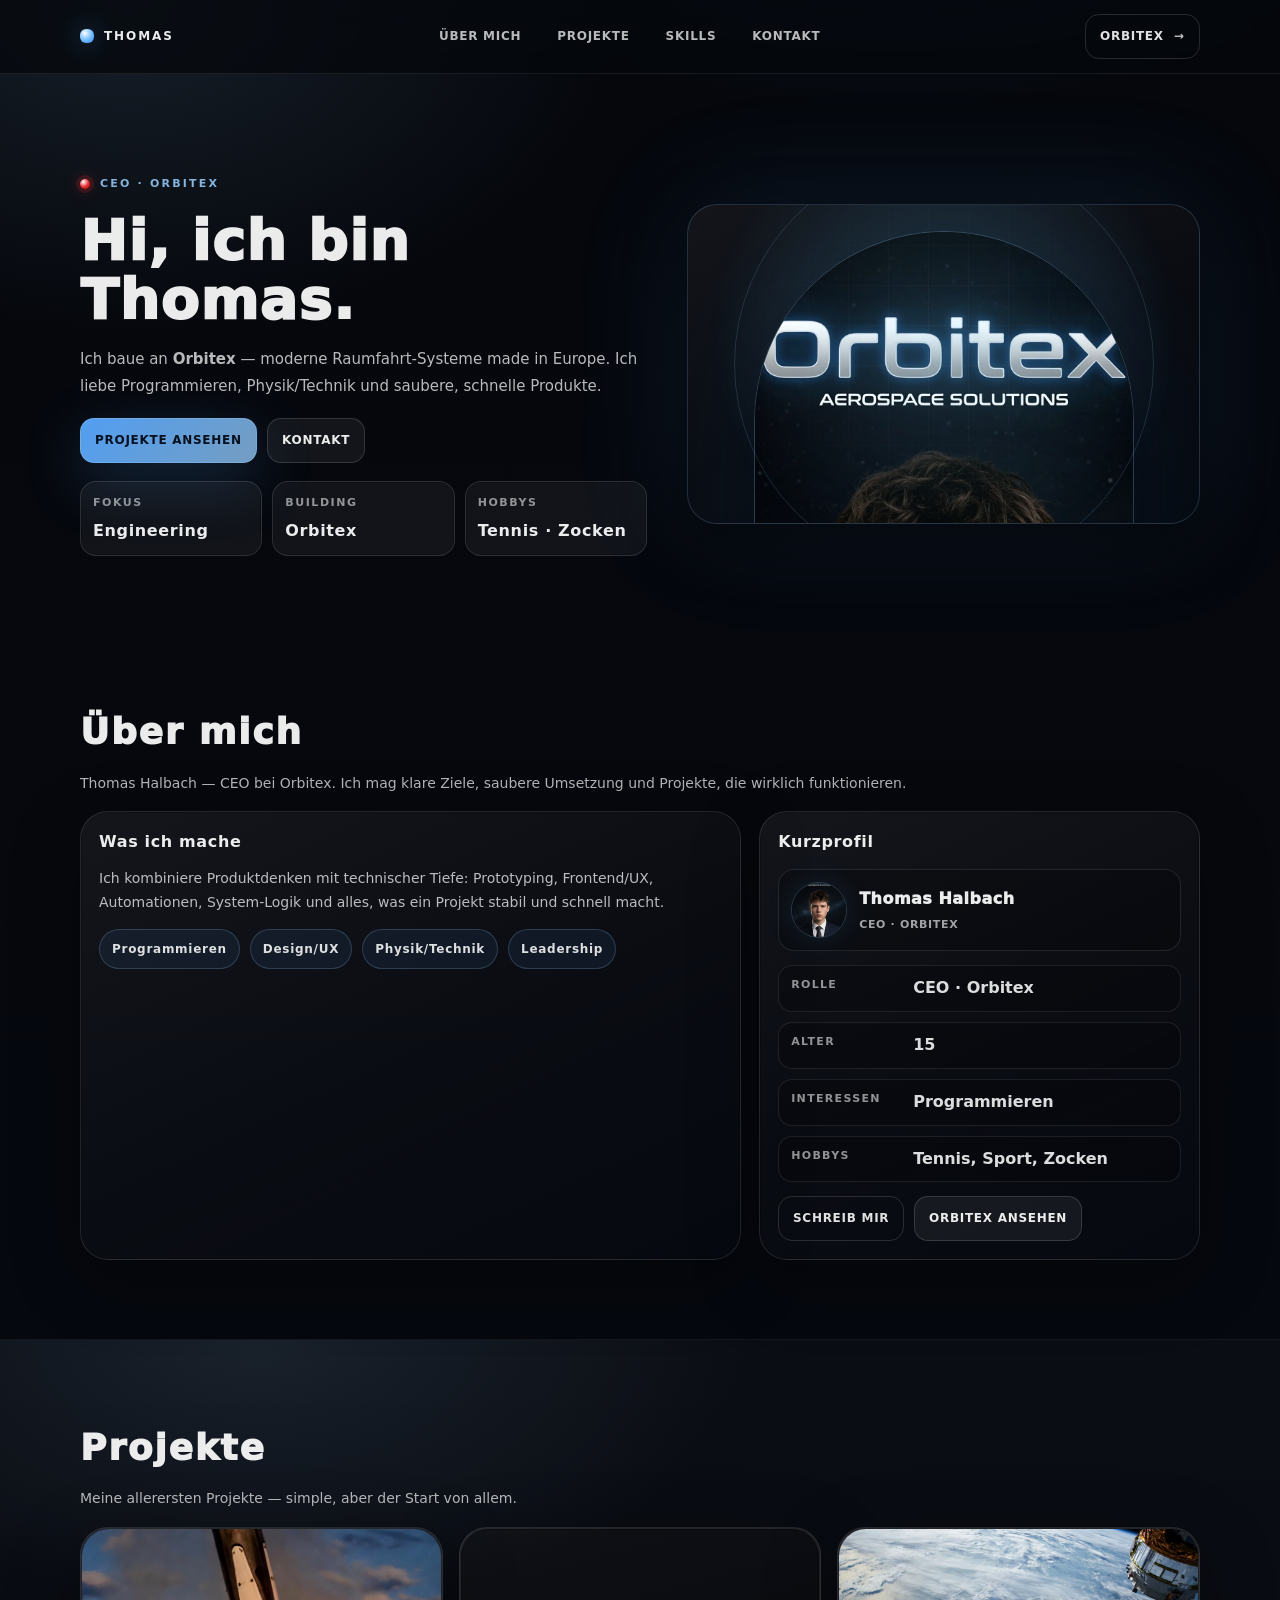
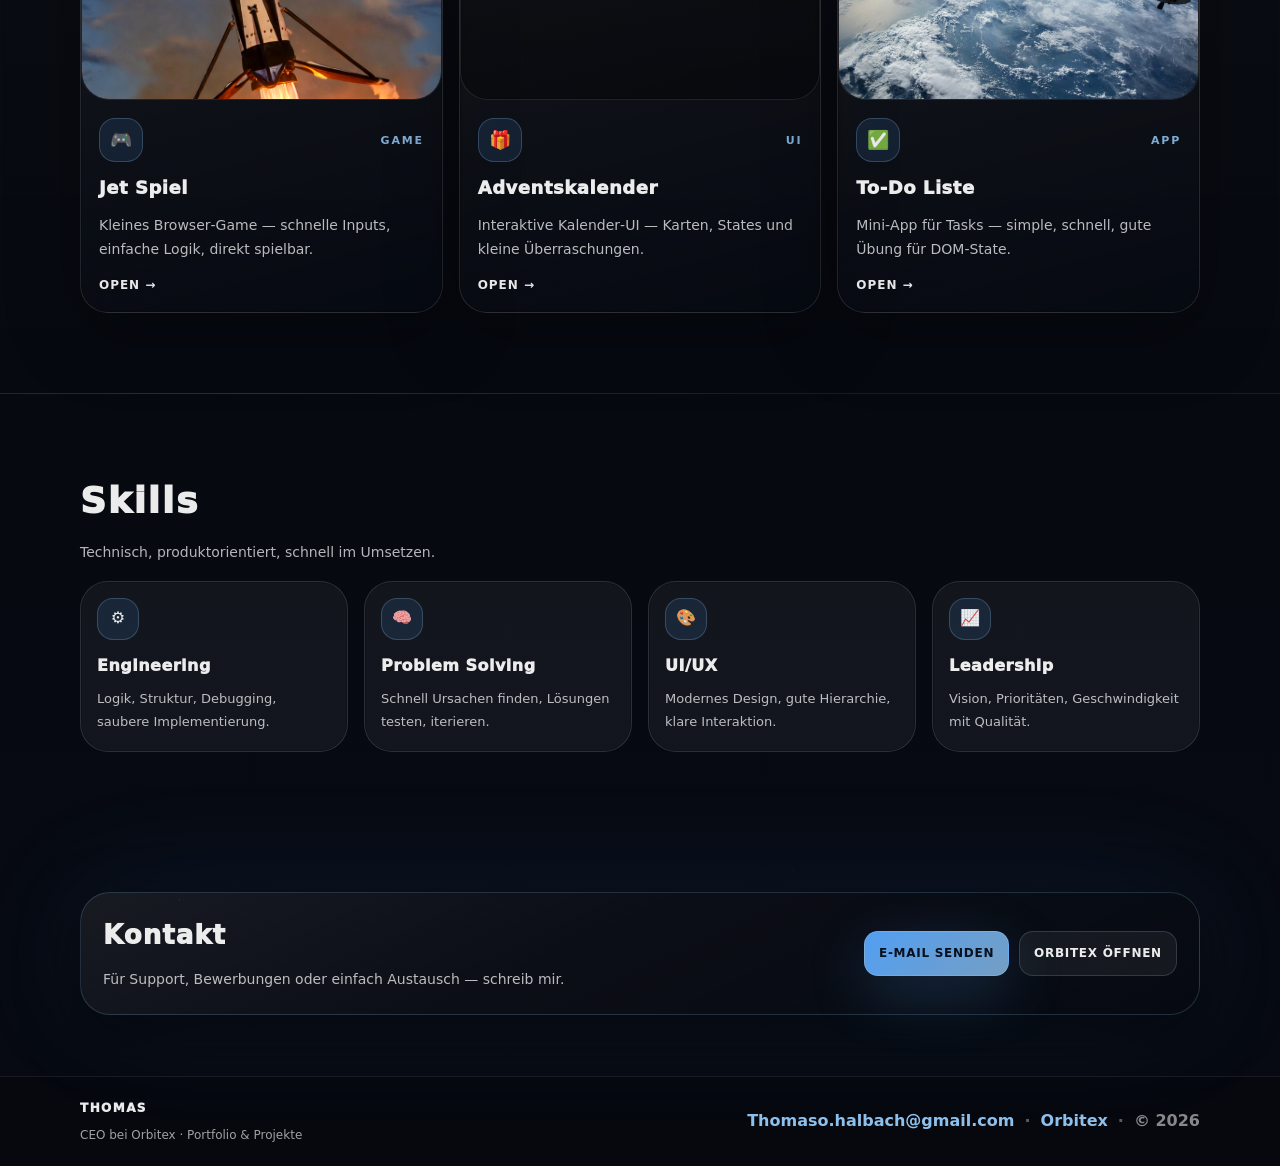
==== commit 6e261e17: "Add files via upload" ====
--- a/index.html
+++ b/index.html
@@ -1,1441 +1,283 @@
-<!doctype html>
+<!DOCTYPE html>
 <html lang="de">
-  <head>
-    <meta charset="UTF-8" />
-    <meta name="viewport" content="width=device-width, initial-scale=1.0" />
-    <meta
-      name="description"
-      content="Orbitex — Die Zukunft der europäischen Raumfahrt."
-    />
-
-    <title>ORBITEX — Die Zukunft der europäischen Raumfahrt</title>
-
-    <!-- Font: Montserrat (Google Fonts) -->
-    <link rel="preconnect" href="https://fonts.googleapis.com" />
-    <link rel="preconnect" href="https://fonts.gstatic.com" crossorigin />
-    <link
-      href="https://fonts.googleapis.com/css2?family=Montserrat:wght@300;400;500;600;700;800&display=swap"
-      rel="stylesheet"
-    />
-
-    <!-- CSS -->
-    <link rel="stylesheet" href="style.css" />
-  </head>
-
-  <body>
-    <!--
-      ======================================================================
-      NAVBAR (Fixed)
-      - Replace logo text with SVG if desired
-      ======================================================================
-    -->
-    <header class="nav" id="top">
-      <div class="container nav__inner">
-        <a class="nav__brand" href="#home" aria-label="Orbitex Home">
-          <span class="nav__brandMark" aria-hidden="true"></span>
-          <span class="nav__brandText">ORBITEX</span>
+<head>
+  <meta charset="UTF-8">
+  <meta name="viewport" content="width=device-width, initial-scale=1.0">
+  <title>Thomas Halbach · CEO Orbitex</title>
+  <meta name="description" content="Thomas Halbach — CEO von Orbitex. Portfolio, Projekte, Skills und Kontakt." />
+  <meta name="theme-color" content="#05070c" />
+
+  <link rel="stylesheet" href="css/style.css" />
+</head>
+<body>
+  <a class="skipLink" href="#content">Zum Inhalt springen</a>
+
+  <header class="topNav" aria-label="Navigation">
+    <div class="container topNav__inner">
+      <a class="brand" href="#top" aria-label="Start">
+        <span class="brand__mark" aria-hidden="true"></span>
+        <span class="brand__text">THOMAS</span>
+      </a>
+
+      <nav class="nav" aria-label="Hauptnavigation">
+        <a class="nav__link" href="#about">Über mich</a>
+        <a class="nav__link" href="#projects">Projekte</a>
+        <a class="nav__link" href="#skills">Skills</a>
+        <a class="nav__link" href="#contact">Kontakt</a>
+      </nav>
+
+      <div class="topNav__actions">
+        <a class="btn btn--ghost" href="../Orbitex/index.html" aria-label="Zu Orbitex wechseln">
+          Orbitex
+          <span class="btn__arrow" aria-hidden="true">→</span>
         </a>
-
-        <nav class="nav__links" aria-label="Hauptnavigation">
-          <a href="#home">Home</a>
-          <a href="#missionen">Missionen</a>
-          <a href="#technologie">Technologie</a>
-          <a href="#roadmap">Roadmap</a>
-          <a href="#mission-control">Mission Control</a>
-          <a href="#standorte">Standorte</a>
-          <a href="#partner">Partner</a>
-          <button class="nav__linkBtn" type="button" data-modal-open="team">Team</button>
-          <a href="#kontakt">Kontakt</a>
-        </nav>
-
-        <button class="nav__toggle" type="button" aria-label="Menü öffnen" aria-expanded="false">
-          <span class="nav__toggleBars" aria-hidden="true"></span>
+        <button class="navToggle" type="button" aria-label="Menü öffnen" aria-expanded="false" data-nav-toggle>
+          <span class="navToggle__bar" aria-hidden="true"></span>
+          <span class="navToggle__bar" aria-hidden="true"></span>
         </button>
       </div>
-
-      <!-- Mobile menu (JS toggles) -->
-      <div class="nav__mobile" id="navMobile" aria-hidden="true">
-        <div class="container nav__mobileInner">
-          <a href="#home">Home</a>
-          <a href="#missionen">Missionen</a>
-          <a href="#technologie">Technologie</a>
-          <a href="#roadmap">Roadmap</a>
-          <a href="#mission-control">Mission Control</a>
-          <a href="#standorte">Standorte</a>
-          <a href="#partner">Partner</a>
-          <button class="nav__mobileBtn" type="button" data-modal-open="team">Team</button>
-          <a href="#kontakt">Kontakt</a>
-        </div>
-      </div>
-    </header>
-
-    <main>
-      <!-- HERO: Video-Hintergrund (pics/hero.mp4), Poster + Fallback siehe style.css -->
-      <section class="hero" id="home" aria-label="Orbitex Hero">
-        <div class="hero__bg" aria-hidden="true">
-          <video
-            class="hero__video"
-            autoplay
-            muted
-            loop
-            playsinline
-            poster="pics/BoosterLandung.jpg"
-            aria-hidden="true"
-          >
-            <source src="pics/hero.mp4" type="video/mp4" />
-          </video>
-        </div>
-        <div class="hero__overlay" aria-hidden="true"></div>
-
-        <div class="container hero__content">
-          <h1 class="hero__title reveal" data-reveal>
-            ORBITEX
-          </h1>
-
-          <p class="hero__subtitle reveal" data-reveal>
-            Die Zukunft der europäischen Raumfahrt
+    </div>
+
+    <div class="mobileNav" aria-hidden="true" id="mobileNav">
+      <a class="mobileNav__link" href="#about">Über mich</a>
+      <a class="mobileNav__link" href="#projects">Projekte</a>
+      <a class="mobileNav__link" href="#skills">Skills</a>
+      <a class="mobileNav__link" href="#contact">Kontakt</a>
+      <a class="mobileNav__link mobileNav__link--accent" href="../Orbitex/index.html">Orbitex</a>
+    </div>
+  </header>
+
+  <main id="content">
+    <section class="hero" id="top" aria-label="Intro">
+      <div class="container hero__grid">
+        <div class="hero__copy reveal" data-reveal>
+          <p class="eyebrow">
+            <span class="eyebrow__dot" aria-hidden="true"></span>
+            CEO · Orbitex
           </p>
-
-          <div class="hero__actions reveal" data-reveal>
-            <a class="btn btn--primary btn--lg" href="#missionen">Missionen entdecken</a>
-            <a class="btn btn--ghost btn--lg" href="#technologie">Technologie ansehen</a>
-          </div>
-
-          <div class="hero__meta reveal" data-reveal>
-            <div class="metaCard">
-              <div class="metaCard__label">Nächster Start</div>
-              <div class="metaCard__value">15. Mai 2026 – 14:30 Uhr</div>
-            </div>
-            <div class="metaCard">
-              <div class="metaCard__label">Programm</div>
-              <div class="metaCard__value">Lunar-Heavy</div>
-            </div>
-            <div class="metaCard">
-              <div class="metaCard__label">Mission</div>
-              <div class="metaCard__value">12 Satelliten in Low Earth Orbit</div>
-            </div>
-          </div>
-        </div>
-
-        <a class="scrollHint" href="#missionen" aria-label="Zum nächsten Abschnitt scrollen">
-          <span class="scrollHint__line" aria-hidden="true"></span>
-          <span class="scrollHint__text">Scroll</span>
-        </a>
-      </section>
-
-      <!--
-        ====================================================================
-        MISSIONEN
-        - Replace images with your own
-        ====================================================================
-      -->
-      <section class="section section--airy" id="missionen" aria-label="Missionen">
-        <div class="container">
-          <div class="section__head reveal" data-reveal>
-            <h2 class="section__title">Missionen</h2>
-            <p class="section__lead">
-              Mit hoher Startfrequenz, modernster Technologie und europäischer Präzision bringen wir
-              Satelliten, Versorgungsgüter und wissenschaftliche Instrumente sicher und kosteneffizient
-              ins All.
+          <h1 class="hero__title">Hi, ich bin Thomas.</h1>
+          <p class="hero__lead">
+            Ich baue an <strong>Orbitex</strong> — moderne Raumfahrt-Systeme made in Europe. Ich liebe Programmieren,
+            Physik/Technik und saubere, schnelle Produkte.
+          </p>
+
+          <div class="hero__cta">
+            <a class="btn btn--primary" href="#projects">Projekte ansehen</a>
+            <a class="btn btn--glass" href="#contact">Kontakt</a>
+          </div>
+
+          <div class="hero__stats" aria-label="Highlights">
+            <div class="stat">
+              <div class="stat__label">Fokus</div>
+              <div class="stat__value">Engineering</div>
+            </div>
+            <div class="stat">
+              <div class="stat__label">Building</div>
+              <div class="stat__value">Orbitex</div>
+            </div>
+            <div class="stat">
+              <div class="stat__label">Hobbys</div>
+              <div class="stat__value">Tennis · Zocken</div>
+            </div>
+          </div>
+        </div>
+
+        <div class="hero__visual reveal" data-reveal>
+          <div class="heroPortrait" aria-label="Portrait Thomas">
+            <img
+              class="heroPortrait__img"
+              src="Bilder/thomas-ceo.jpg"
+              alt="Thomas Halbach"
+              width="900"
+              height="900"
+              loading="eager"
+              decoding="async"
+            />
+            <div class="heroPortrait__ring" aria-hidden="true"></div>
+            <div class="heroPortrait__glow" aria-hidden="true"></div>
+          </div>
+
+          <div class="hero__gridlines" aria-hidden="true"></div>
+        </div>
+      </div>
+    </section>
+
+    <section class="section" id="about" aria-label="Über mich">
+      <div class="container">
+        <div class="section__head reveal" data-reveal>
+          <h2 class="section__title">Über mich</h2>
+          <p class="section__lead">
+            Thomas Halbach — CEO bei Orbitex. Ich mag klare Ziele, saubere Umsetzung und Projekte, die wirklich
+            funktionieren.
+          </p>
+        </div>
+
+        <div class="aboutGrid">
+          <article class="panel reveal" data-reveal>
+            <h3 class="panel__title">Was ich mache</h3>
+            <p class="panel__text">
+              Ich kombiniere Produktdenken mit technischer Tiefe: Prototyping, Frontend/UX, Automationen,
+              System-Logik und alles, was ein Projekt stabil und schnell macht.
             </p>
-          </div>
-
-          <div class="cards">
-            <article class="card reveal" data-reveal>
-              <div class="card__media">
-                <img
-                  src="pics/Satelit.avif"
-                  alt="Orbitex-Rakete beim Satellitenstart: Nutzlastverglasung und Orbit-Deployment"
-                  width="800"
-                  height="450"
-                  sizes="(max-width: 980px) 100vw, 33vw"
-                  loading="lazy"
-                />
+            <div class="chips" aria-label="Schwerpunkte">
+              <span class="chip">Programmieren</span>
+              <span class="chip">Design/UX</span>
+              <span class="chip">Physik/Technik</span>
+              <span class="chip">Leadership</span>
+            </div>
+          </article>
+
+          <article class="panel reveal" data-reveal>
+            <h3 class="panel__title">Kurzprofil</h3>
+            <div class="miniProfile" aria-label="Profilbild">
+              <img
+                class="miniProfile__img"
+                src="Bilder/thomas-ceo.jpg"
+                alt="Thomas Halbach Portrait"
+                width="640"
+                height="640"
+                loading="lazy"
+                decoding="async"
+              />
+              <div class="miniProfile__meta">
+                <div class="miniProfile__name">Thomas Halbach</div>
+                <div class="miniProfile__role">CEO · Orbitex</div>
               </div>
-              <div class="card__body">
-                <div class="card__icon" aria-hidden="true">
-                  <!-- simple inline SVG icon -->
-                  <svg viewBox="0 0 24 24" fill="none">
-                    <path
-                      d="M21 12c0 4.97-4.03 9-9 9S3 16.97 3 12 7.03 3 12 3s9 4.03 9 9Z"
-                      stroke="currentColor"
-                      stroke-width="1.6"
-                      opacity="0.9"
-                    />
-                    <path
-                      d="M7.5 12.2c2.2-1.6 6.9-2.6 9.3-.9"
-                      stroke="currentColor"
-                      stroke-width="1.6"
-                      stroke-linecap="round"
-                    />
-                  </svg>
-                </div>
-                <h3 class="card__title">Satellitenstarts</h3>
-                <p class="card__text">
-                  Zuverlässige und flexible Starts für kommerzielle und staatliche Nutzlasten.
-                  Standardisierte Schnittstellen und kurze Integrationszyklen von unter 6 Wochen
-                  ermöglichen schnelle Markteinführung.
-                </p>
-                <a class="card__link" href="#kontakt">Anfrage senden</a>
-              </div>
-            </article>
-
-            <article class="card reveal" data-reveal>
-              <div class="card__media">
-                <img
-                  src="pics/BoosterLandung.jpg"
-                  alt="Wiederverwendbarer Orbitex-Booster bei präziser Landung auf der Plattform"
-                  width="800"
-                  height="450"
-                  sizes="(max-width: 980px) 100vw, 33vw"
-                  loading="lazy"
-                />
-              </div>
-              <div class="card__body">
-                <div class="card__icon" aria-hidden="true">
-                  <svg viewBox="0 0 24 24" fill="none">
-                    <path
-                      d="M12 2c3.5 2.2 6 6.7 6 11.2 0 3.9-2.2 6.8-6 8.8-3.8-2-6-4.9-6-8.8C6 8.7 8.5 4.2 12 2Z"
-                      stroke="currentColor"
-                      stroke-width="1.6"
-                    />
-                    <path
-                      d="M12 9.3c.9 0 1.7.8 1.7 1.7S12.9 12.7 12 12.7 10.3 11.9 10.3 11 11.1 9.3 12 9.3Z"
-                      stroke="currentColor"
-                      stroke-width="1.6"
-                    />
-                  </svg>
-                </div>
-                <h3 class="card__title">Wiederverwendbare Raketen</h3>
-                <p class="card__text">
-                  Unsere modulare Booster-Technologie ermöglicht präzise Landungen und reduziert die
-                  Kosten pro Start um bis zu 60 %. Schnelle Turnaround-Zeiten für eine neue Ära
-                  häufiger Missionen.
-                </p>
-                <a class="card__link" href="#technologie">Mehr erfahren</a>
-              </div>
-            </article>
-
-            <article class="card reveal" data-reveal>
-              <div class="card__media">
-                <img
-                  src="pics/Moon.jpg"
-                  alt="Orbitex-Trägersystem auf interplanetarer Bahn Richtung Mond"
-                  width="800"
-                  height="450"
-                  sizes="(max-width: 980px) 100vw, 33vw"
-                  loading="lazy"
-                />
-              </div>
-              <div class="card__body">
-                <div class="card__icon" aria-hidden="true">
-                  <svg viewBox="0 0 24 24" fill="none">
-                    <path
-                      d="M12 2v6m0 8v6M2 12h6m8 0h6"
-                      stroke="currentColor"
-                      stroke-width="1.6"
-                      stroke-linecap="round"
-                    />
-                    <path
-                      d="M12 8c2.2 0 4 1.8 4 4s-1.8 4-4 4-4-1.8-4-4 1.8-4 4-4Z"
-                      stroke="currentColor"
-                      stroke-width="1.6"
-                      opacity="0.9"
-                    />
-                  </svg>
-                </div>
-                <h3 class="card__title">Mond- und Marsmissionen</h3>
-                <p class="card__text">
-                  Entwicklung tiefraumtauglicher Plattformen für cislunare Operationen und zukünftige
-                  Mars-Missionen. Fokus auf Langlebigkeit, autonome Systeme und nachhaltige
-                  Versorgungskonzepte.
-                </p>
-                <a class="card__link" href="#standorte">Standorte</a>
-              </div>
-            </article>
-          </div>
-        </div>
-      </section>
-
-      <!--
-        ====================================================================
-        TECHNOLOGIE
-        - Two-column layout with premium "feature list" styling
-        ====================================================================
-      -->
-      <section class="section section--alt section--airy" id="technologie" aria-label="Technologie">
-        <div class="container tech">
-          <div class="tech__copy">
-            <div class="section__head reveal" data-reveal>
-              <h2 class="section__title">Technologie</h2>
-              <p class="section__lead">
-                Orbitex verbindet modernste KI, nachhaltige Antriebstechnik und intelligente
-                Wiederverwendung zu einem integrierten Raumfahrtsystem der nächsten Generation –
-                entwickelt und gebaut in Europa.
-              </p>
-            </div>
-
-            <div class="featureList">
-              <div class="feature reveal" data-reveal>
-                <div class="feature__badge">01</div>
-                <div class="feature__body">
-                  <h3 class="feature__title">KI-gestützte Steuerung</h3>
-                  <p class="feature__text">
-                    Echtzeit-Navigation mit adaptiver Trajektorienoptimierung und sensorfusion-basierter
-                    Fehlertoleranz – für maximale Sicherheit auch in kritischen Missionphasen.
-                  </p>
-                </div>
-              </div>
-
-              <div class="feature reveal" data-reveal>
-                <div class="feature__badge">02</div>
-                <div class="feature__body">
-                  <h3 class="feature__title">Nachhaltige Antriebssysteme</h3>
-                  <p class="feature__text">
-                    Grüne Treibstoffe und hoch effiziente Triebwerksarchitekturen reduzieren Emissionen
-                    und ermöglichen häufigere Starts bei gleichzeitig geringerem logistischen Aufwand.
-                  </p>
-                </div>
-              </div>
-
-              <div class="feature reveal" data-reveal>
-                <div class="feature__badge">03</div>
-                <div class="feature__body">
-                  <h3 class="feature__title">Wiederverwendbare Booster</h3>
-                  <p class="feature__text">
-                    Intelligentes Health-Monitoring, fortschrittliche thermische Schutzsysteme und
-                    optimierte Landesequenzen für Turnaround-Zeiten unter 48 Stunden.
-                  </p>
-                </div>
-              </div>
-            </div>
-          </div>
-
-          <div class="tech__media reveal" data-reveal>
-            <figure class="mediaFrame">
-              <img
-                src="pics/technologie-detail.jpg"
-                alt="Detailansicht Orbitex-Triebwerk und Strukturkomponenten in der Integrationshalle"
-                width="900"
-                height="920"
-                sizes="(max-width: 980px) 100vw, 45vw"
-                loading="lazy"
-              />
-            </figure>
-          </div>
-        </div>
-      </section>
-
-      <!-- Roadmap / Zeitstrahl — Meilensteine bis 2040 -->
-      <section class="section section--airy section--alt section--stars" id="roadmap" aria-label="Roadmap Orbitex bis 2040">
-        <div class="container">
-          <div class="section__head reveal" data-reveal>
-            <h2 class="section__title">Roadmap bis 2040</h2>
-            <p class="section__lead section__lead--roadmap">
-              Von der ersten kommerziellen Startserie bis zur Logistik zwischen LEO, Mondorbit und Oberfläche:
-              unser europäischer Pfad ins All — präzise geplant, partnerschaftlich aufgebaut, technologisch
-              zukunftsfähig.
+            </div>
+            <ul class="list">
+              <li class="list__item"><span class="list__k">Rolle</span><span class="list__v">CEO · Orbitex</span></li>
+              <li class="list__item"><span class="list__k">Alter</span><span class="list__v">15</span></li>
+              <li class="list__item"><span class="list__k">Interessen</span><span class="list__v">Programmieren</span></li>
+              <li class="list__item"><span class="list__k">Hobbys</span><span class="list__v">Tennis, Sport, Zocken</span></li>
+            </ul>
+            <div class="panel__actions">
+              <a class="btn btn--ghost" href="#contact">Schreib mir</a>
+              <a class="btn btn--glass" href="../Orbitex/index.html">Orbitex ansehen</a>
+            </div>
+          </article>
+        </div>
+      </div>
+    </section>
+
+    <section class="section section--alt" id="projects" aria-label="Projekte">
+      <div class="container">
+        <div class="section__head reveal" data-reveal>
+          <h2 class="section__title">Projekte</h2>
+          <p class="section__lead">Meine allerersten Projekte — simple, aber der Start von allem.</p>
+        </div>
+
+        <div class="cardGrid">
+          <a class="card reveal" data-reveal href="https://thomas76149.github.io/Thomas-Website/Spiel%20Tutorial1/game.html" target="_blank" rel="noreferrer">
+            <div class="card__media" aria-hidden="true">
+              <img class="card__img" src="Bilder/booster-landing.jpg" alt="" width="960" height="640" loading="lazy" decoding="async" />
+            </div>
+            <div class="card__top">
+              <div class="card__icon" aria-hidden="true">🎮</div>
+              <div class="card__meta">Game</div>
+            </div>
+            <h3 class="card__title">Jet Spiel</h3>
+            <p class="card__text">Kleines Browser‑Game — schnelle Inputs, einfache Logik, direkt spielbar.</p>
+            <div class="card__link">Open <span aria-hidden="true">→</span></div>
+          </a>
+
+          <a class="card reveal" data-reveal href="https://thomas76149.github.io/Thomas-Website/Adventskalender%20Tutorial1/index.html" target="_blank" rel="noreferrer">
+            <div class="card__media" aria-hidden="true">
+              <img class="card__img" src="Bilder/moon.jpg" alt="" width="960" height="640" loading="lazy" decoding="async" />
+            </div>
+            <div class="card__top">
+              <div class="card__icon" aria-hidden="true">🎁</div>
+              <div class="card__meta">UI</div>
+            </div>
+            <h3 class="card__title">Adventskalender</h3>
+            <p class="card__text">Interaktive Kalender‑UI — Karten, States und kleine Überraschungen.</p>
+            <div class="card__link">Open <span aria-hidden="true">→</span></div>
+          </a>
+
+          <a class="card reveal" data-reveal href="https://thomas76149.github.io/Thomas-Website/Todoliste%20Tutorial1/index.html" target="_blank" rel="noreferrer">
+            <div class="card__media" aria-hidden="true">
+              <img class="card__img" src="Bilder/satellite.avif" alt="" width="960" height="640" loading="lazy" decoding="async" />
+            </div>
+            <div class="card__top">
+              <div class="card__icon" aria-hidden="true">✅</div>
+              <div class="card__meta">App</div>
+            </div>
+            <h3 class="card__title">To‑Do Liste</h3>
+            <p class="card__text">Mini‑App für Tasks — simple, schnell, gute Übung für DOM‑State.</p>
+            <div class="card__link">Open <span aria-hidden="true">→</span></div>
+          </a>
+        </div>
+      </div>
+    </section>
+
+    <section class="section" id="skills" aria-label="Skills">
+      <div class="container">
+        <div class="section__head reveal" data-reveal>
+          <h2 class="section__title">Skills</h2>
+          <p class="section__lead">Technisch, produktorientiert, schnell im Umsetzen.</p>
+        </div>
+
+        <div class="skillGrid">
+          <article class="skill reveal" data-reveal>
+            <div class="skill__icon" aria-hidden="true">⚙️</div>
+            <h3 class="skill__title">Engineering</h3>
+            <p class="skill__text">Logik, Struktur, Debugging, saubere Implementierung.</p>
+          </article>
+          <article class="skill reveal" data-reveal>
+            <div class="skill__icon" aria-hidden="true">🧠</div>
+            <h3 class="skill__title">Problem Solving</h3>
+            <p class="skill__text">Schnell Ursachen finden, Lösungen testen, iterieren.</p>
+          </article>
+          <article class="skill reveal" data-reveal>
+            <div class="skill__icon" aria-hidden="true">🎨</div>
+            <h3 class="skill__title">UI/UX</h3>
+            <p class="skill__text">Modernes Design, gute Hierarchie, klare Interaktion.</p>
+          </article>
+          <article class="skill reveal" data-reveal>
+            <div class="skill__icon" aria-hidden="true">📈</div>
+            <h3 class="skill__title">Leadership</h3>
+            <p class="skill__text">Vision, Prioritäten, Geschwindigkeit mit Qualität.</p>
+          </article>
+        </div>
+      </div>
+    </section>
+
+    <section class="section section--thin section--stars" id="contact" aria-label="Kontakt">
+      <div class="container">
+        <div class="contactCard reveal" data-reveal>
+          <div class="contactCard__copy">
+            <h2 class="contactCard__title">Kontakt</h2>
+            <p class="contactCard__text">
+              Für Support, Bewerbungen oder einfach Austausch — schreib mir.
             </p>
           </div>
-
-          <ol class="timeline timeline--premium reveal" data-reveal>
-            <li class="timeline__item">
-              <span class="timeline__marker" aria-hidden="true"></span>
-              <div class="timeline__content">
-                <span class="timeline__year">2026</span>
-                <div class="timeline__copy">
-                  <h3 class="timeline__title">Kommerzielle Startserie</h3>
-                  <p class="timeline__text">
-                    Etablierung einer zuverlässigen Startkadenz für kleine und mittlere Nutzlasten. Erste
-                    kommerzielle Missionen und vollständige Integration von Range Safety und Bodensegmenten.
-                  </p>
-                </div>
-              </div>
-            </li>
-            <li class="timeline__item">
-              <span class="timeline__marker" aria-hidden="true"></span>
-              <div class="timeline__content">
-                <span class="timeline__year">2028</span>
-                <div class="timeline__copy">
-                  <h3 class="timeline__title">Booster-Serienfertigung &amp; Pad 2</h3>
-                  <p class="timeline__text">
-                    Skalierung der wiederverwendbaren Booster-Produktion und Inbetriebnahme des zweiten
-                    Startfeldes. Turnaround-Zeiten unter einer Woche für Standard-Missionen.
-                  </p>
-                </div>
-              </div>
-            </li>
-            <li class="timeline__item">
-              <span class="timeline__marker" aria-hidden="true"></span>
-              <div class="timeline__content">
-                <span class="timeline__year">2030</span>
-                <div class="timeline__copy">
-                  <h3 class="timeline__title">Monatliche Kapazität Europa</h3>
-                  <p class="timeline__text">
-                    Ausbaustufe für bis zu einen Start pro Monat von europäischem Boden aus. Zertifizierte
-                    Schnittstellen für Satellitenkonstellationen und erste Versorgungsmissionen in die LEO-Orbits.
-                  </p>
-                </div>
-              </div>
-            </li>
-            <li class="timeline__item">
-              <span class="timeline__marker" aria-hidden="true"></span>
-              <div class="timeline__content">
-                <span class="timeline__year">2033</span>
-                <div class="timeline__copy">
-                  <h3 class="timeline__title">Orbitaldepot-Demonstration</h3>
-                  <p class="timeline__text">
-                    Erste Rendezvous-, Andock- und Transferdemonstration im Orbit – Grundlage für spätere
-                    logistische Infrastruktur und kommerzielle Plattformen.
-                  </p>
-                </div>
-              </div>
-            </li>
-            <li class="timeline__item">
-              <span class="timeline__marker" aria-hidden="true"></span>
-              <div class="timeline__content">
-                <span class="timeline__year">2036</span>
-                <div class="timeline__copy">
-                  <h3 class="timeline__title">Schwerlast &amp; interplanetare Vorbereitung</h3>
-                  <p class="timeline__text">
-                    Einsatz schwererer Trägerkonfigurationen für GTO und cislunare Trajektorien. Vorbereitung
-                    auf erste tiefe Raum-Missionen.
-                  </p>
-                </div>
-              </div>
-            </li>
-            <li class="timeline__item timeline__item--last">
-              <span class="timeline__marker" aria-hidden="true"></span>
-              <div class="timeline__content">
-                <span class="timeline__year">2040</span>
-                <div class="timeline__copy">
-                  <h3 class="timeline__title">Cislunare Routine-Infrastruktur</h3>
-                  <p class="timeline__text">
-                    Aufbau einer europäischen Betriebsfähigkeit für regelmäßige Logistik zwischen LEO, Mondorbit
-                    und Mondoberfläche in Partnerschaft mit Agenturen und Industrie.
-                  </p>
-                </div>
-              </div>
-            </li>
-          </ol>
-        </div>
-      </section>
-
-      <!-- Mission Control — Live-Überblick (Erdball, Orbits, Peenemünde) -->
-      <section
-        class="section section--airy section--alt section--stars missionControl"
-        id="mission-control"
-        aria-label="Mission Control"
-      >
-        <div class="container">
-          <div class="section__head reveal" data-reveal>
-            <h2 class="section__title">Mission Control</h2>
-            <p class="section__lead missionControl__lead">
-              Live-Überblick über unsere Aktivitäten im All
-            </p>
-          </div>
-
-          <div class="missionControl__layout reveal" data-reveal>
-            <div class="missionControl__viz">
-              <div class="missionControl__globeShell">
-                <svg
-                  class="missionControl__svg"
-                  viewBox="0 0 640 400"
-                  role="img"
-                  aria-label="Stilisierter Erdball aus dem All mit Orbitex-Satellitenbahnen und Startbogen von Peenemünde"
-                >
-                  <defs>
-                    <radialGradient id="mcEarthOcean" cx="38%" cy="35%" r="72%">
-                      <stop offset="0%" stop-color="#1a4a7a" />
-                      <stop offset="45%" stop-color="#0d2844" />
-                      <stop offset="100%" stop-color="#050c18" />
-                    </radialGradient>
-                    <radialGradient id="mcEarthHaze" cx="50%" cy="50%" r="50%">
-                      <stop offset="70%" stop-color="rgba(0,0,0,0)" />
-                      <stop offset="100%" stop-color="rgba(0,0,0,0.45)" />
-                    </radialGradient>
-                    <linearGradient id="mcLimb" x1="0%" y1="0%" x2="100%" y2="100%">
-                      <stop offset="0%" stop-color="rgba(120,190,255,0.35)" />
-                      <stop offset="40%" stop-color="rgba(120,190,255,0)" />
-                      <stop offset="100%" stop-color="rgba(0,0,0,0.5)" />
-                    </linearGradient>
-                    <filter id="mcGlow" x="-50%" y="-50%" width="200%" height="200%">
-                      <feGaussianBlur in="SourceGraphic" stdDeviation="1.8" result="b" />
-                      <feMerge>
-                        <feMergeNode in="b" />
-                        <feMergeNode in="SourceGraphic" />
-                      </feMerge>
-                    </filter>
-                    <filter id="mcGlowSoft" x="-80%" y="-80%" width="260%" height="260%">
-                      <feGaussianBlur in="SourceGraphic" stdDeviation="3" result="b" />
-                      <feMerge>
-                        <feMergeNode in="b" />
-                        <feMergeNode in="SourceGraphic" />
-                      </feMerge>
-                    </filter>
-                    <radialGradient id="mcAtmoLimb" cx="50%" cy="50%" r="50%">
-                      <stop offset="78%" stop-color="rgba(120, 200, 255, 0)" />
-                      <stop offset="92%" stop-color="rgba(100, 190, 255, 0.22)" />
-                      <stop offset="100%" stop-color="rgba(180, 230, 255, 0.38)" />
-                    </radialGradient>
-                    <filter id="mcAtmoBlur" x="-60%" y="-60%" width="220%" height="220%">
-                      <feGaussianBlur in="SourceGraphic" stdDeviation="2.4" result="b" />
-                      <feMerge>
-                        <feMergeNode in="b" />
-                        <feMergeNode in="SourceGraphic" />
-                      </feMerge>
-                    </filter>
-                    <clipPath id="mcEarthClip">
-                      <circle cx="320" cy="200" r="136" />
-                    </clipPath>
-                  </defs>
-
-                  <rect class="mcSky" width="640" height="400" rx="0" />
-
-                  <circle class="mcStar mcStar--1" cx="52" cy="48" r="1.2" fill="#fff" />
-                  <circle class="mcStar mcStar--2" cx="120" cy="92" r="0.9" fill="#cfe8ff" />
-                  <circle class="mcStar mcStar--3" cx="588" cy="56" r="1" fill="#fff" />
-                  <circle class="mcStar mcStar--4" cx="520" cy="118" r="0.8" fill="#9ad0ff" />
-                  <circle class="mcStar mcStar--5" cx="96" cy="312" r="1" fill="#fff" />
-                  <circle class="mcStar mcStar--6" cx="602" cy="280" r="0.9" fill="#cfe8ff" />
-                  <circle class="mcStar mcStar--7" cx="180" cy="360" r="0.7" fill="#fff" />
-                  <circle class="mcStar mcStar--8" cx="420" cy="28" r="0.8" fill="#9ad0ff" />
-                  <circle class="mcStar mcStar--9" cx="240" cy="64" r="0.65" fill="#dfefff" />
-                  <circle class="mcStar mcStar--10" cx="380" cy="88" r="0.55" fill="#fff" />
-                  <circle class="mcStar mcStar--11" cx="48" cy="200" r="0.5" fill="#9ad0ff" />
-                  <circle class="mcStar mcStar--12" cx="612" cy="168" r="0.7" fill="#fff" />
-                  <circle class="mcStar mcStar--13" cx="300" cy="32" r="0.6" fill="#cfe8ff" />
-                  <circle class="mcStar mcStar--14" cx="156" cy="140" r="0.55" fill="#fff" />
-                  <circle class="mcStar mcStar--15" cx="500" cy="340" r="0.65" fill="#9ad0ff" />
-                  <circle class="mcStar mcStar--16" cx="72" cy="368" r="0.5" fill="#dfefff" />
-                  <circle class="mcStar mcStar--17" cx="560" cy="200" r="0.45" fill="#fff" />
-                  <circle class="mcStar mcStar--18" cx="340" cy="372" r="0.55" fill="#cfe8ff" />
-
-                  <g class="mcDustMote" aria-hidden="true">
-                    <circle cx="88" cy="120" r="0.35" fill="rgba(200, 230, 255, 0.5)" />
-                    <circle cx="540" cy="96" r="0.28" fill="rgba(255, 255, 255, 0.35)" />
-                    <circle cx="200" cy="44" r="0.3" fill="rgba(180, 210, 255, 0.45)" />
-                    <circle cx="420" cy="200" r="0.25" fill="rgba(255, 255, 255, 0.3)" />
-                    <circle cx="600" cy="320" r="0.32" fill="rgba(200, 220, 255, 0.4)" />
-                    <circle cx="140" cy="260" r="0.28" fill="rgba(255, 255, 255, 0.32)" />
-                  </g>
-
-                  <circle cx="320" cy="200" r="142" fill="none" stroke="url(#mcAtmoLimb)" stroke-width="10" opacity="0.85" filter="url(#mcAtmoBlur)" pointer-events="none" />
-
-                  <g clip-path="url(#mcEarthClip)">
-                    <g transform="translate(320 200) scale(1.14) translate(-320 -200)">
-                    <circle cx="320" cy="200" r="118" fill="url(#mcEarthOcean)" />
-                    <g class="mcEarthSpin">
-                      <ellipse
-                        cx="268"
-                        cy="175"
-                        rx="52"
-                        ry="30"
-                        fill="rgba(36, 110, 72, 0.55)"
-                        transform="rotate(-18 268 175)"
-                      />
-                      <ellipse cx="348" cy="218" rx="38" ry="24" fill="rgba(32, 92, 62, 0.5)" />
-                      <ellipse
-                        cx="310"
-                        cy="232"
-                        rx="28"
-                        ry="16"
-                        fill="rgba(28, 80, 55, 0.42)"
-                        transform="rotate(12 310 232)"
-                      />
-                    </g>
-                    <circle cx="320" cy="200" r="118" fill="url(#mcEarthHaze)" />
-                    </g>
-                  </g>
-
-                  <circle
-                    cx="320"
-                    cy="200"
-                    r="135.5"
-                    fill="none"
-                    stroke="rgba(120, 200, 255, 0.42)"
-                    stroke-width="1.6"
-                    filter="url(#mcGlowSoft)"
-                  />
-                  <circle
-                    cx="320"
-                    cy="200"
-                    r="134"
-                    fill="none"
-                    stroke="rgba(200, 235, 255, 0.18)"
-                    stroke-width="4"
-                    filter="url(#mcAtmoBlur)"
-                    opacity="0.9"
-                  />
-                  <circle
-                    cx="320"
-                    cy="200"
-                    r="135"
-                    fill="url(#mcLimb)"
-                    opacity="0.88"
-                    pointer-events="none"
-                  />
-
-                  <path
-                    class="mcTraj"
-                    d="M 232 156 Q 300 52 468 38 Q 540 32 598 68"
-                    fill="none"
-                    stroke="rgba(154, 208, 255, 0.85)"
-                    stroke-width="2"
-                    stroke-linecap="round"
-                    filter="url(#mcGlow)"
-                  />
-
-                  <!-- Feste Orbitlinien; Punkte per animateMotion entlang derselben Pfade (SMIL) -->
-                  <g transform="translate(320,200)">
-                    <g transform="rotate(-12)">
-                      <path
-                        id="mcOrbitPathA"
-                        d="M 168 0 A 168 54 0 1 1 -168 0 A 168 54 0 1 1 168 0"
-                        fill="none"
-                        stroke="rgba(120, 190, 255, 0.38)"
-                        stroke-width="1.25"
-                      />
-                      <g class="mcSat">
-                        <g>
-                          <animateMotion dur="88s" repeatCount="indefinite" rotate="0" calcMode="linear">
-                            <mpath href="#mcOrbitPathA" />
-                          </animateMotion>
-                          <circle r="11" fill="rgba(86, 167, 255, 0.2)" stroke="none" />
-                          <circle r="7.2" fill="#e8f4ff" stroke="rgba(120, 200, 255, 0.95)" stroke-width="1.6" filter="url(#mcGlowSoft)" />
-                          <circle r="3.2" fill="#ffffff" opacity="0.95" />
-                        </g>
-                      </g>
-                    </g>
-                    <g transform="rotate(8)">
-                      <path
-                        id="mcOrbitPathB"
-                        d="M 196 0 A 196 62 0 1 1 -196 0 A 196 62 0 1 1 196 0"
-                        fill="none"
-                        stroke="rgba(154, 208, 255, 0.3)"
-                        stroke-width="1.05"
-                      />
-                      <g class="mcSat mcSat--dim">
-                        <g>
-                          <animateMotion
-                            dur="118s"
-                            repeatCount="indefinite"
-                            rotate="0"
-                            calcMode="linear"
-                            keyPoints="1;0"
-                            keyTimes="0;1"
-                          >
-                            <mpath href="#mcOrbitPathB" />
-                          </animateMotion>
-                          <circle r="9" fill="rgba(86, 167, 255, 0.16)" />
-                          <circle r="6" fill="#cfe8ff" stroke="rgba(100, 190, 255, 0.9)" stroke-width="1.35" filter="url(#mcGlowSoft)" />
-                          <circle r="2.6" fill="#ffffff" opacity="0.9" />
-                        </g>
-                      </g>
-                    </g>
-                    <g transform="rotate(22)">
-                      <path
-                        id="mcOrbitPathC"
-                        d="M 142 0 A 142 46 0 1 1 -142 0 A 142 46 0 1 1 142 0"
-                        fill="none"
-                        stroke="rgba(130, 195, 255, 0.32)"
-                        stroke-width="1.05"
-                      />
-                      <g class="mcSat">
-                        <g>
-                          <animateMotion dur="64s" repeatCount="indefinite" rotate="0" calcMode="linear">
-                            <mpath href="#mcOrbitPathC" />
-                          </animateMotion>
-                          <circle r="10" fill="rgba(120, 200, 255, 0.22)" />
-                          <circle r="6.5" fill="#f8fbff" stroke="rgba(154, 220, 255, 1)" stroke-width="1.45" filter="url(#mcGlowSoft)" />
-                          <circle r="2.8" fill="#ffffff" />
-                        </g>
-                      </g>
-                    </g>
-                  </g>
-
-                  <g class="mcPad" transform="translate(232,156)">
-                    <circle class="mcPad__ring" r="10" fill="none" stroke="rgba(86,167,255,0.55)" stroke-width="1.2" />
-                    <circle r="4" fill="#56a7ff" filter="url(#mcGlow)" />
-                  </g>
-
-                  <text class="mcPad__label" x="248" y="172" fill="rgba(255,255,255,0.55)" font-size="10" font-family="Montserrat, system-ui, sans-serif" letter-spacing="0.14em">PEENEMÜNDE</text>
-                </svg>
-              </div>
-            </div>
-
-            <aside class="missionControl__panel" aria-label="Live Status">
-              <div class="missionControl__panelHead">
-                <span class="missionControl__live" aria-hidden="true">
-                  <span class="missionControl__liveDot"></span>
-                  LIVE
-                </span>
-                <span class="missionControl__panelMeta">Ground link · nominal</span>
-              </div>
-              <ul class="missionControl__cards">
-                <li class="missionControl__card">
-                  <span class="missionControl__cardLabel">Aktuelle Satelliten im Orbit</span>
-                  <span class="missionControl__cardValue">12</span>
-                  <span class="missionControl__cardHint">aktive Nutzlasten</span>
-                </li>
-                <li class="missionControl__card">
-                  <span class="missionControl__cardLabel">Nächster Start</span>
-                  <span class="missionControl__cardValue missionControl__cardValue--sm">15. Mai 2026 · 14:30 Uhr</span>
-                  <span class="missionControl__cardHint">Lunar-Heavy</span>
-                </li>
-                <li class="missionControl__card">
-                  <span class="missionControl__cardLabel">Booster-Status</span>
-                  <span class="missionControl__cardValue missionControl__cardValue--sm">3 bereit · 1 in Wartung</span>
-                  <span class="missionControl__cardHint">Flotte &amp; Turnaround</span>
-                </li>
-                <li class="missionControl__card">
-                  <span class="missionControl__cardLabel">Aktuelle Mission</span>
-                  <span class="missionControl__cardValue missionControl__cardValue--sm">2 Satelliten in Low Earth Orbit</span>
-                  <span class="missionControl__cardHint">Deployment Phase</span>
-                </li>
-              </ul>
-
-              <div class="missionControl__actions" aria-label="Mission Control Aktionen">
-                <button class="btn btn--primary missionControl__cta" type="button" data-sat-open>
-                  Live Satelliten-Feed
-                </button>
-                <p class="missionControl__ctaHint">
-                  Öffnet Live‑Video &amp; Kurzinfos zu aktiven Satelliten.
-                </p>
-              </div>
-            </aside>
-          </div>
-
-          <p class="missionControl__footnote reveal" data-reveal>
-            Echtzeit-Daten · Orbitex Ground Station Peenemünde
-          </p>
-        </div>
-      </section>
-
-      <!--
-        ====================================================================
-        STANDORTE
-        - Two location blocks
-        ====================================================================
-      -->
-      <section class="section section--airy" id="standorte" aria-label="Standorte">
-        <div class="container">
-          <div class="section__head reveal" data-reveal>
-            <h2 class="section__title">Standorte</h2>
-            <p class="section__lead">
-              Strategische Infrastruktur für Entwicklung, Integration und sichere Starts über die
-              Nordsee – von der Küste bis ins All.
-            </p>
-          </div>
-
-          <div class="locations">
-            <article class="location reveal" data-reveal>
-              <div class="location__media">
-                <img
-                  src="./pics/peenemuende-launch.jpg"
-                  alt="Orbitex Launch Site Peenemünde: Startturm und Küstenrange über der Ostsee"
-                  width="960"
-                  height="640"
-                  sizes="(max-width: 980px) 100vw, 48vw"
-                  loading="lazy"
-                />
-              </div>
-              <div class="location__body">
-                <h3 class="location__title">Peenemünde</h3>
-                <p class="location__tag">Launch Site</p>
-                <p class="location__text">
-                  Küstennahe Lage für sichere Flugbahnen über die Ostsee, kontrollierte Sicherheitszonen
-                  und hochmoderne Bodenanlagen für den gesamten Startbetrieb.
-                </p>
-                <div class="location__facts">
-                  <div class="fact">
-                    <div class="fact__label">Funktion</div>
-                    <div class="fact__value">Startbetrieb & Range Safety</div>
-                  </div>
-                  
-                  <div class="fact">
-                    <div class="fact__label">Launch Pads</div>
-                    <div class="fact__value">
-                      <div class="status-item">
-                        <span class="status-dot status-green"></span>
-                        Pad 1 — Betriebsbereit
-                      </div>
-                      <div class="status-item">
-                        <span class="status-dot status-orange"></span>
-                        Pad 2 — In Bau
-                      </div>
-                    </div>
-                  </div>
-                </div>
-              </div>
-            </article>
-
-            <article class="location reveal" data-reveal>
-              <div class="location__media">
-                <img
-                  src="pics/hannover-headquarters.jpg"
-                  alt="Orbitex Headquarters Hannover: Büro- und Entwicklungsgebäude"
-                  width="960"
-                  height="640"
-                  sizes="(max-width: 980px) 100vw, 48vw"
-                  loading="lazy"
-                />
-              </div>
-              <div class="location__body">
-                <h3 class="location__title">Hannover</h3>
-                <p class="location__tag">Headquarters</p>
-                <p class="location__text">
-                  Zentrale für Entwicklung, Simulation und Systemtests. Nähe zu starken Industriepartnern
-                  und hochqualifiziertem Ingenieur-Talent.
-                </p>
-                <div class="location__facts">
-                  <div class="fact">
-                    <div class="fact__label">Teams</div>
-                    <div class="fact__value">Avionik, Software, Strukturen</div>
-                  </div>
-                  <div class="fact">
-                    <div class="fact__label">Kapazität</div>
-                    <div class="fact__value">Über 180 Mitarbeiter in Avionik, Software &amp; Strukturen</div>
-                  </div>
-                </div>
-              </div>
-            </article>
-          </div>
-        </div>
-      </section>
-
-      <!-- Partner: 2×2 Grid (Desktop), 1 Spalte Mobile — Logos Graustufen → Farbe bei Hover -->
-      <section class="section section--alt section--stars section--showcase" id="partner" aria-label="Unsere Partner">
-        <div class="container">
-          <div class="section__head reveal" data-reveal>
-            <h2 class="section__title">Unsere Partner</h2>
-            <p class="section__lead">
-              Gemeinsam mit den stärksten Playern der europäischen Raumfahrt
-            </p>
-          </div>
-
-          <div class="partnerGrid reveal" data-reveal>
-            <article class="partnerCard">
-              <a
-                class="partnerCard__surface"
-                href="https://www.bundeswehr.de"
-                target="_blank"
-                rel="noopener noreferrer"
-                aria-label="Bundeswehr — Website öffnen"
-              >
-                <div class="partnerCard__logoWrap">
-                  <img
-                    class="partnerCard__logoImg"
-                    src="pics/partner-bundeswehr.png"
-                    alt="Bundeswehr — Partnerlogo (monochrom, bei Hover farbig)"
-                    width="200"
-                    height="56"
-                    sizes="(max-width: 760px) 70vw, 28vw"
-                    loading="lazy"
-                  />
-                </div>
-                <h3 class="partnerCard__name">Bundeswehr</h3>
-                <p class="partnerCard__text">
-                  Sicherheits- und Integrationspartner für sensible Missionen, Range Safety und nationale
-                  Raumfahrtprogramme.
-                </p>
-              </a>
-            </article>
-
-            <article class="partnerCard">
-              <a
-                class="partnerCard__surface"
-                href="https://www.esa.int"
-                target="_blank"
-                rel="noopener noreferrer"
-                aria-label="European Space Agency — Website öffnen"
-              >
-                <div class="partnerCard__logoWrap">
-                  <img
-                    class="partnerCard__logoImg"
-                    src="pics/partner-esa.png"
-                    alt="ESA European Space Agency — Partnerlogo"
-                    width="200"
-                    height="56"
-                    sizes="(max-width: 760px) 70vw, 28vw"
-                    loading="lazy"
-                  />
-                </div>
-                <h3 class="partnerCard__name">European Space Agency (ESA)</h3>
-                <p class="partnerCard__text">
-                  Europäische Standards, Zertifizierungen und Kooperationen entlang der gesamten
-                  Wertschöpfungskette im Orbit.
-                </p>
-              </a>
-            </article>
-
-            <article class="partnerCard">
-              <a
-                class="partnerCard__surface"
-                href="https://www.dlr.de"
-                target="_blank"
-                rel="noopener noreferrer"
-                aria-label="DLR — Website öffnen"
-              >
-                <div class="partnerCard__logoWrap">
-                  <img
-                    class="partnerCard__logoImg"
-                    src="pics/partner-dlr.png"
-                    alt="DLR Deutsches Zentrum für Luft- und Raumfahrt — Partnerlogo"
-                    width="200"
-                    height="56"
-                    sizes="(max-width: 760px) 70vw, 28vw"
-                    loading="lazy"
-                  />
-                </div>
-                <h3 class="partnerCard__name">Deutsches Zentrum für Luft- und Raumfahrt (DLR)</h3>
-                <p class="partnerCard__text">
-                  Forschung, Simulation und Technologietransfer — von Bodenanlagen bis zu orbitalen
-                  Demonstratoren.
-                </p>
-              </a>
-            </article>
-
-            <article class="partnerCard">
-              <a
-                class="partnerCard__surface"
-                href="https://www.airbus.com/defence-and-space.html"
-                target="_blank"
-                rel="noopener noreferrer"
-                aria-label="Airbus Defence and Space — Website öffnen"
-              >
-                <div class="partnerCard__logoWrap">
-                  <img
-                    class="partnerCard__logoImg"
-                    src="pics/partner-airbus.png"
-                    alt="Airbus Defence and Space — Partnerlogo"
-                    width="200"
-                    height="56"
-                    sizes="(max-width: 760px) 70vw, 28vw"
-                    loading="lazy"
-                  />
-                </div>
-                <h3 class="partnerCard__name">Airbus Defence and Space</h3>
-                <p class="partnerCard__text">
-                  Industrielle Skalierung, Systemintegration und Lieferketten für große
-                  Raumfahrtprogramme in Europa.
-                </p>
-              </a>
-            </article>
-          </div>
-        </div>
-      </section>
-
-      <!-- Team: 5 interaktive Karten → Lead-Modal (script.js / LEAD_DATA) -->
-      <section class="section section--stars section--showcase section--airy" id="team" aria-label="Unser Team">
-        <div class="container">
-          <div class="section__head reveal" data-reveal>
-            <h2 class="section__title">Unser Team</h2>
-            <p class="section__lead">
-              Die jungen Köpfe hinter der Zukunft der europäischen Raumfahrt
-            </p>
-          </div>
-
-          <div class="teamPanel reveal" data-reveal>
-            <div class="teamCardGrid">
-              <button
-                type="button"
-                class="teamCard"
-                data-lead-open
-                data-lead-id="ceo"
-                aria-haspopup="dialog"
-              >
-                <span class="teamCard__avatarWrap">
-                  <img
-                    class="teamCard__avatar"
-                    src="pics/team-ceo.jpg"
-                    alt="Thomas Halbach"
-                    width="400"
-                    height="400"
-                    sizes="(max-width: 560px) 88vw, (max-width: 900px) 33vw, 20vw"
-                    loading="lazy"
-                  />
-                </span>
-                <span class="teamCard__body">
-                  <span class="teamCard__name">Thomas Halbach</span>
-                  <span class="teamCard__role">Chief Executive Officer (CEO)</span>
-                  <span class="teamCard__age">15 Jahre</span>
-                  <span class="teamCard__hint">Profil öffnen</span>
-                </span>
-              </button>
-
-              <button
-                type="button"
-                class="teamCard"
-                data-lead-open
-                data-lead-id="coo"
-                aria-haspopup="dialog"
-              >
-                <span class="teamCard__avatarWrap">
-                  <img
-                    class="teamCard__avatar"
-                    src="pics/team2.jpg"
-                    alt="Eric Giehl"
-                    width="400"
-                    height="400"
-                    sizes="(max-width: 560px) 88vw, (max-width: 900px) 33vw, 20vw"
-                    loading="lazy"
-                  />
-                </span>
-                <span class="teamCard__body">
-                  <span class="teamCard__name">Eric Giehl</span>
-                  <span class="teamCard__role">Co-Chief Executive Officer (Co-CEO)</span>
-                  <span class="teamCard__age">16 Jahre</span>
-                  <span class="teamCard__hint">Profil öffnen</span>
-                </span>
-              </button>
-
-              <button
-                type="button"
-                class="teamCard"
-                data-lead-open
-                data-lead-id="cmo"
-                aria-haspopup="dialog"
-              >
-                <span class="teamCard__avatarWrap">
-                  <img
-                    class="teamCard__avatar"
-                    src="pics/team3.jpg"
-                    alt="Jonas Habermehl"
-                    width="400"
-                    height="400"
-                    sizes="(max-width: 560px) 88vw, (max-width: 900px) 33vw, 20vw"
-                    loading="lazy"
-                  />
-                </span>
-                <span class="teamCard__body">
-                  <span class="teamCard__name">Jonas Habermehl</span>
-                  <span class="teamCard__role">Chief Marketing Officer (CMO)</span>
-                  <span class="teamCard__age">15 Jahre</span>
-                  <span class="teamCard__hint">Profil öffnen</span>
-                </span>
-              </button>
-
-              <button
-                type="button"
-                class="teamCard"
-                data-lead-open
-                data-lead-id="cto"
-                aria-haspopup="dialog"
-              >
-                <span class="teamCard__avatarWrap">
-                  <img
-                    class="teamCard__avatar"
-                    src="pics/team-leon.jpg"
-                    alt="Leon Kelmendi"
-                    width="400"
-                    height="400"
-                    sizes="(max-width: 560px) 88vw, (max-width: 900px) 33vw, 20vw"
-                    loading="lazy"
-                  />
-                </span>
-                <span class="teamCard__body">
-                  <span class="teamCard__name">Leon Kelmendi</span>
-                  <span class="teamCard__role">Chief Technology Officer (CTO)</span>
-                  <span class="teamCard__age">16 Jahre</span>
-                  <span class="teamCard__hint">Profil öffnen</span>
-                </span>
-              </button>
-
-              <button
-                type="button"
-                class="teamCard"
-                data-lead-open
-                data-lead-id="cfo"
-                aria-haspopup="dialog"
-              >
-                <span class="teamCard__avatarWrap">
-                  <img
-                    class="teamCard__avatar"
-                    src="pics/team-jonathan.jpg"
-                    alt="Jonathan Weinbrecht"
-                    width="400"
-                    height="400"
-                    sizes="(max-width: 560px) 88vw, (max-width: 900px) 33vw, 20vw"
-                    loading="lazy"
-                  />
-                </span>
-                <span class="teamCard__body">
-                  <span class="teamCard__name">Jonathan Weinbrecht</span>
-                  <span class="teamCard__role">Chief Financial Officer (CFO)</span>
-                  <span class="teamCard__age">16 Jahre</span>
-                  <span class="teamCard__hint">Profil öffnen</span>
-                </span>
-              </button>
-            </div>
-          </div>
-
-          <div class="teamScrollCue reveal" data-reveal>
-            <a class="teamScrollCue__link" href="#social" aria-label="Weiter zum Bereich Social und Kontakt scrollen">
-              <span class="teamScrollCue__line" aria-hidden="true"></span>
-              <span class="teamScrollCue__text">Weiter scrollen</span>
-              <span class="teamScrollCue__chev" aria-hidden="true">↓</span>
-            </a>
-          </div>
-        </div>
-      </section>
-
-      <!--
-        ====================================================================
-        SOCIAL / INSTAGRAM
-        - Replace href="#" with real link
-        ====================================================================
-      -->
-      <section class="section section--thin section--alt" id="social" aria-label="Social">
-        <div class="container social">
-          <div class="social__copy reveal" data-reveal>
-            <h2 class="section__title">Follow our journey</h2>
-            <p class="section__lead">
-              Einblicke aus Entwicklung, Tests und Starts — direkt aus dem Orbitex‑Team.
-            </p>
-          </div>
-
-          <div class="social__actions reveal" data-reveal>
-            <a
-              class="btn btn--primary btn--lg btn--icon"
-              href="https://www.instagram.com/orbi.texgmbh"
-              target="_blank"
-              rel="noreferrer"
-            >
-              <span class="btn__icon" aria-hidden="true">
-                <svg viewBox="0 0 24 24" fill="none">
-                  <path
-                    d="M7 2h10a5 5 0 0 1 5 5v10a5 5 0 0 1-5 5H7a5 5 0 0 1-5-5V7a5 5 0 0 1 5-5Z"
-                    stroke="currentColor"
-                    stroke-width="1.6"
-                  />
-                  <path
-                    d="M12 7.7a4.3 4.3 0 1 0 0 8.6 4.3 4.3 0 0 0 0-8.6Z"
-                    stroke="currentColor"
-                    stroke-width="1.6"
-                  />
-                  <path
-                    d="M17.5 6.3h.01"
-                    stroke="currentColor"
-                    stroke-width="2.6"
-                    stroke-linecap="round"
-                  />
-                </svg>
-              </span>
-              Instagram
-            </a>
-          </div>
-        </div>
-      </section>
-
-      <!--
-        ====================================================================
-        FOOTER / KONTAKT
-        ====================================================================
-      -->
-      <footer class="footer" id="kontakt" aria-label="Kontakt">
-        <div class="container footer__grid">
-          <div class="footer__brand reveal" data-reveal>
-            <div class="footer__logo">ORBITEX</div>
-            <p class="footer__text">
-              Orbitex entwickelt premium Raumfahrtsysteme für Europa. Wir machen den Zugang zum All
-              zuverlässiger, günstiger und nachhaltiger – made in Europe.
-            </p>
-          </div>
-
-          <div class="footer__col reveal" data-reveal>
-            <h3 class="footer__title">Kontakt</h3>
-            <p class="footer__text">
-              <strong>Adresse:</strong> Peenemünder Straße 10, 17449 Peenemünde<br />
-              <strong>Telefon:</strong> +49 (0) 3837 123456<br />
-              <strong>E-Mail:</strong> <a href="mailto:info@orbitex.space">info@orbitex.space</a>
-            </p>
-          </div>
-
-          <div class="footer__col reveal" data-reveal>
-            <h3 class="footer__title">Social</h3>
-            <div class="footer__social">
-              <a
-                class="iconBtn"
-                href="https://www.instagram.com/orbi.texgmbh"
-                target="_blank"
-                rel="noreferrer"
-                aria-label="Instagram"
-              >
-                <span aria-hidden="true">IG</span>
-              </a>
-              <a class="iconBtn" href="#" aria-label="X">
-                <span aria-hidden="true">X</span>
-              </a>
-              <a class="iconBtn" href="#" aria-label="LinkedIn">
-                <span aria-hidden="true">in</span>
-              </a>
-            </div>
-          </div>
-        </div>
-
-        <div class="container footer__bottom">
-          <p>© <span id="year"></span> Orbitex</p>
-          <a href="#top" class="footer__backToTop">Back to top</a>
-        </div>
-      </footer>
-    </main>
-
-    <!--
-      ====================================================================
-      LEADERSHIP DETAIL MODAL (öffnet von #team Karten)
-      - Inhalt wird per script.js aus data-lead-id befüllt
-      ====================================================================
-    -->
-    <div class="leadModal" id="leadModal" aria-hidden="true">
-      <div class="leadModal__backdrop" data-lead-close aria-hidden="true"></div>
-      <div
-        class="leadModal__panel"
-        role="dialog"
-        aria-modal="true"
-        aria-labelledby="leadModalName"
-        aria-describedby="leadModalAge leadModalBio"
-        tabindex="-1"
-      >
-        <div class="leadModal__watermark" aria-hidden="true">
-          <span class="leadModal__watermarkMark"></span>
-          <span class="leadModal__watermarkText">ORBITEX</span>
-        </div>
-        <button class="leadModal__close" type="button" data-lead-close aria-label="Schließen">×</button>
-        <div class="leadModal__scroll">
-          <img class="leadModal__photo" id="leadModalPhoto" src="" alt="" width="720" height="720" />
-          <h2 class="leadModal__name" id="leadModalName"></h2>
-          <p class="leadModal__role" id="leadModalRole"></p>
-          <p class="leadModal__age" id="leadModalAge" aria-live="polite"></p>
-          <div class="leadModal__bio" id="leadModalBio"></div>
-        </div>
+          <div class="contactCard__actions">
+            <a class="btn btn--primary" href="mailto:Thomaso.halbach@gmail.com?subject=Kontakt%20%E2%80%93%20Thomas%20Website">E‑Mail senden</a>
+            <a class="btn btn--glass" href="../Orbitex/index.html">Orbitex öffnen</a>
+          </div>
+        </div>
+      </div>
+    </section>
+  </main>
+
+  <footer class="footer" aria-label="Footer">
+    <div class="container footer__inner">
+      <div class="footer__left">
+        <div class="footer__brand">THOMAS</div>
+        <p class="footer__text">CEO bei Orbitex · Portfolio &amp; Projekte</p>
+      </div>
+      <div class="footer__right">
+        <a class="footer__link" href="mailto:Thomaso.halbach@gmail.com">Thomaso.halbach@gmail.com</a>
+        <span class="footer__sep" aria-hidden="true">·</span>
+        <a class="footer__link" href="../Orbitex/index.html">Orbitex</a>
+        <span class="footer__sep" aria-hidden="true">·</span>
+        <span class="footer__muted">© <span id="year">2026</span></span>
       </div>
     </div>
-
-    <!--
-      ====================================================================
-      TEAM MODAL (Popup)
-      - Open via "Team" in navbar
-      ====================================================================
-    -->
-    <div class="modal" id="teamModal" aria-hidden="true">
-      <div class="modal__backdrop" data-modal-close="team" aria-hidden="true"></div>
-      <div
-        class="modal__dialog"
-        role="dialog"
-        aria-modal="true"
-        aria-labelledby="teamTitle"
-        aria-describedby="teamDesc"
-        tabindex="-1"
-      >
-        <div class="modal__head">
-          <div>
-            <p class="modal__kicker">Orbitex Leadership</p>
-            <h2 class="modal__title" id="teamTitle">Team</h2>
-            <p class="modal__desc" id="teamDesc">
-              Führung &amp; Schlüsselrollen — tippe auf ein Profil für die ausführliche Vorstellung.
-            </p>
-          </div>
-          <button class="modal__close" type="button" data-modal-close="team" aria-label="Popup schließen">
-            ×
-          </button>
-        </div>
-
-        <p class="teamModal__hint">Nach links oder rechts scrollen — dann auf eine Person tippen.</p>
-
-        <div class="teamModalStrip" role="region" aria-label="Teamliste — horizontal scrollen">
-          <div class="teamModalStrip__scroll">
-            <button type="button" class="teamPick" data-pick-lead="ceo">
-              <span class="teamPick__top">
-                <img
-                  class="teamPick__avatar"
-                  src="pics/team-ceo.jpg"
-                  alt="Thomas Halbach"
-                  width="100"
-                  height="100"
-                  loading="lazy"
-                />
-                <span class="teamPick__text">
-                  <span class="teamPick__role">Chief Executive Officer (CEO)</span>
-                  <span class="teamPick__name">Thomas Halbach</span>
-                </span>
-              </span>
-            </button>
-            <button type="button" class="teamPick" data-pick-lead="coo">
-              <span class="teamPick__top">
-                <img
-                  class="teamPick__avatar"
-                  src="pics/team2.jpg"
-                  alt="Eric Giehl"
-                  width="100"
-                  height="100"
-                  loading="lazy"
-                />
-                <span class="teamPick__text">
-                  <span class="teamPick__role">Co-Chief Executive Officer (Co-CEO)</span>
-                  <span class="teamPick__name">Eric Giehl</span>
-                </span>
-              </span>
-            </button>
-            <button type="button" class="teamPick" data-pick-lead="cmo">
-              <span class="teamPick__top">
-                <img
-                  class="teamPick__avatar"
-                  src="pics/team3.jpg"
-                  alt="Jonas Habermehl"
-                  width="100"
-                  height="100"
-                  loading="lazy"
-                />
-                <span class="teamPick__text">
-                  <span class="teamPick__role">Chief Marketing Officer (CMO)</span>
-                  <span class="teamPick__name">Jonas Habermehl</span>
-                </span>
-              </span>
-            </button>
-            <button type="button" class="teamPick" data-pick-lead="cto">
-              <span class="teamPick__top">
-                <img
-                  class="teamPick__avatar"
-                  src="pics/team-leon.jpg"
-                  alt="Leon Kelmendi"
-                  width="100"
-                  height="100"
-                  loading="lazy"
-                />
-                <span class="teamPick__text">
-                  <span class="teamPick__role">Chief Technology Officer (CTO)</span>
-                  <span class="teamPick__name">Leon Kelmendi</span>
-                </span>
-              </span>
-            </button>
-            <button type="button" class="teamPick" data-pick-lead="cfo">
-              <span class="teamPick__top">
-                <img
-                  class="teamPick__avatar"
-                  src="pics/team-jonathan.jpg"
-                  alt="Jonathan Weinbrecht"
-                  width="100"
-                  height="100"
-                  loading="lazy"
-                />
-                <span class="teamPick__text">
-                  <span class="teamPick__role">Chief Financial Officer (CFO)</span>
-                  <span class="teamPick__name">Jonathan Weinbrecht</span>
-                </span>
-              </span>
-            </button>
-          </div>
-        </div>
-      </div>
-    </div>
-
-    <!--
-      ====================================================================
-      SATELLITE LIVE MODAL (Mission Control)
-      - Opens via button in Mission Control panel
-      ====================================================================
-    -->
-    <div class="satModal" id="satModal" aria-hidden="true">
-      <div class="satModal__backdrop" data-sat-close aria-hidden="true"></div>
-      <div
-        class="satModal__panel"
-        role="dialog"
-        aria-modal="true"
-        aria-labelledby="satModalTitle"
-        aria-describedby="satModalDesc"
-        tabindex="-1"
-      >
-        <div class="satModal__head">
-          <div>
-            <p class="satModal__kicker">Mission Control</p>
-            <h2 class="satModal__title" id="satModalTitle">Live Satelliten-Feed</h2>
-            <p class="satModal__desc" id="satModalDesc">
-              Kurze Clips &amp; Visualisierungen — tippe eine Karte an, um das Video groß zu öffnen.
-            </p>
-          </div>
-          <button class="satModal__close" type="button" data-sat-close aria-label="Schließen">×</button>
-        </div>
-
-        <div class="satModal__grid" role="region" aria-label="Satelliten-Videos">
-          <article class="satCard" data-sat-play>
-            <div class="satCard__top">
-              <h3 class="satCard__name">ISS · Live Earth View</h3>
-              <p class="satCard__meta">LEO · ~400 km · NASA</p>
-            </div>
-            <div class="satCard__video">
-              <video class="satCard__videoEl" autoplay muted loop playsinline preload="metadata">
-                <source src="pics/sat_earth_360p.mp4" type="video/mp4" />
-              </video>
-            </div>
-            <ul class="satCard__facts">
-              <li><strong>Feed:</strong> Offizieller NASA‑Stream</li>
-              <li><strong>Inhalt:</strong> Erde, Station‑Cam, Audio/Comms (variabel)</li>
-              <li><strong>Hinweis:</strong> Bei Orbitalnacht kann das Bild dunkel sein</li>
-            </ul>
-          </article>
-
-          <article class="satCard" data-sat-play>
-            <div class="satCard__top">
-              <h3 class="satCard__name">Earth Observing Fleet · Orbit-Überblick</h3>
-              <p class="satCard__meta">LEO · Multi-Sat · NASA SVS</p>
-            </div>
-            <div class="satCard__video">
-              <video class="satCard__videoEl" style="--zoom: 1.22" autoplay muted loop playsinline preload="metadata">
-                <source src="pics/sat_fleet_sq.mp4" type="video/mp4" />
-              </video>
-            </div>
-            <ul class="satCard__facts">
-              <li><strong>Inhalt:</strong> Orbits vieler Erdbeobachtungssatelliten in Echtzeit‑Optik</li>
-              <li><strong>Nutzen:</strong> Überblick über Flugbahnen, Inklinationen &amp; relative Positionen</li>
-              <li><strong>Quelle:</strong> NASA Scientific Visualization Studio (SVS)</li>
-            </ul>
-          </article>
-
-          <article class="satCard" data-sat-play>
-            <div class="satCard__top">
-              <h3 class="satCard__name">Artemis II · Lunar Flyby (Simulation)</h3>
-              <p class="satCard__meta">Cislunar · Trajektorie · NASA SVS</p>
-            </div>
-            <div class="satCard__video">
-              <video
-                class="satCard__videoEl"
-                style="--zoom: 1.18"
-                data-rate="1.4"
-                autoplay
-                muted
-                loop
-                playsinline
-                preload="metadata"
-              >
-                <source src="pics/sat_artemis_flyby_short.mp4" type="video/mp4" />
-              </video>
-            </div>
-            <ul class="satCard__facts">
-              <li><strong>Inhalt:</strong> Sicht aus dem Fenster entlang der Flyby‑Trajektorie</li>
-              <li><strong>Kontext:</strong> Realistische Flugbahn‑Visualisierung (geplant für 2026)</li>
-              <li><strong>Quelle:</strong> NASA Scientific Visualization Studio (SVS)</li>
-            </ul>
-          </article>
-        </div>
-      </div>
-    </div>
-
-    <!-- Single video player modal (tap a card) -->
-    <div class="satPlayer" id="satPlayer" aria-hidden="true">
-      <div class="satPlayer__backdrop" data-sat-player-close aria-hidden="true"></div>
-      <div class="satPlayer__panel" role="dialog" aria-modal="true" aria-labelledby="satPlayerTitle" tabindex="-1">
-        <div class="satPlayer__head">
-          <h2 class="satPlayer__title" id="satPlayerTitle"></h2>
-          <button class="satPlayer__close" type="button" data-sat-player-close aria-label="Schließen">×</button>
-        </div>
-        <div class="satPlayer__video">
-          <video class="satPlayer__videoEl" controls autoplay muted loop playsinline preload="metadata"></video>
-        </div>
-      </div>
-    </div>
-
-    <!-- JS -->
-    <script src="script.js"></script>
-  </body>
+  </footer>
+
+  <script src="js/script.js"></script>
+</body>
 </html>
+
+
+
--- a/css/style.css
+++ b/css/style.css
@@ -0,0 +1,964 @@
+/*
+  Thomas Website — modern, premium, minimal (no frameworks).
+*/
+
+:root {
+  --bg: #05070c;
+  --bg-2: #070a12;
+  --panel: rgba(255, 255, 255, 0.06);
+  --panel-2: rgba(255, 255, 255, 0.085);
+  --stroke: rgba(255, 255, 255, 0.12);
+  --text: rgba(255, 255, 255, 0.92);
+  --muted: rgba(255, 255, 255, 0.68);
+  --muted-2: rgba(255, 255, 255, 0.52);
+  --accent: #56a7ff;
+  --accent-2: #9ad0ff;
+  --good: #5dffb4;
+  --danger: #ff3a3a;
+  --shadow: 0 18px 55px rgba(0, 0, 0, 0.55);
+  --radius: 18px;
+  --container: 1120px;
+  --ease: cubic-bezier(0.2, 0.8, 0.2, 1);
+  --dur: 650ms;
+}
+
+*,
+*::before,
+*::after {
+  box-sizing: border-box;
+}
+
+html {
+  color-scheme: dark;
+  scroll-behavior: smooth;
+}
+
+body {
+  margin: 0;
+  font-family: system-ui, -apple-system, Segoe UI, Roboto, Arial, sans-serif;
+  background:
+    radial-gradient(1100px 700px at 70% -10%, rgba(86, 167, 255, 0.22), transparent 55%),
+    radial-gradient(900px 600px at 10% 0%, rgba(154, 208, 255, 0.12), transparent 55%),
+    linear-gradient(180deg, var(--bg), var(--bg-2));
+  color: var(--text);
+  line-height: 1.55;
+  overflow-x: hidden;
+}
+
+a {
+  color: inherit;
+  text-decoration: none;
+}
+
+.container {
+  width: min(var(--container), calc(100% - 40px));
+  margin-inline: auto;
+}
+
+.skipLink {
+  position: absolute;
+  left: -999px;
+  top: 12px;
+  z-index: 9999;
+  padding: 10px 12px;
+  border-radius: 12px;
+  background: rgba(0, 0, 0, 0.75);
+  border: 1px solid rgba(255, 255, 255, 0.14);
+}
+
+.skipLink:focus {
+  left: 12px;
+}
+
+/* ---------------- Top Nav ---------------- */
+
+.topNav {
+  position: sticky;
+  top: 0;
+  z-index: 50;
+  border-bottom: 1px solid rgba(255, 255, 255, 0.08);
+  background: rgba(5, 7, 12, 0.72);
+  backdrop-filter: blur(14px);
+  -webkit-backdrop-filter: blur(14px);
+}
+
+.topNav__inner {
+  display: flex;
+  align-items: center;
+  justify-content: space-between;
+  gap: 16px;
+  padding: 14px 0;
+}
+
+.brand {
+  display: inline-flex;
+  align-items: center;
+  gap: 10px;
+  font-weight: 900;
+  letter-spacing: 0.12em;
+}
+
+.brand__mark {
+  width: 14px;
+  height: 14px;
+  border-radius: 6px;
+  background: radial-gradient(circle at 35% 30%, #fff, var(--accent-2) 35%, var(--accent) 70%);
+  box-shadow: 0 0 24px rgba(86, 167, 255, 0.42);
+}
+
+.brand__text {
+  font-size: 12px;
+}
+
+.nav {
+  display: none;
+  align-items: center;
+  gap: 16px;
+}
+
+.nav__link {
+  color: rgba(255, 255, 255, 0.72);
+  font-weight: 700;
+  letter-spacing: 0.06em;
+  font-size: 12px;
+  text-transform: uppercase;
+  padding: 10px 10px;
+  border-radius: 12px;
+  transition: background var(--dur) var(--ease), color var(--dur) var(--ease);
+}
+
+.nav__link:hover {
+  color: rgba(255, 255, 255, 0.92);
+  background: rgba(255, 255, 255, 0.06);
+}
+
+.topNav__actions {
+  display: inline-flex;
+  align-items: center;
+  gap: 10px;
+}
+
+.navToggle {
+  width: 44px;
+  height: 44px;
+  border-radius: 14px;
+  border: 1px solid rgba(255, 255, 255, 0.12);
+  background: rgba(255, 255, 255, 0.06);
+  color: var(--text);
+  display: grid;
+  place-items: center;
+  cursor: pointer;
+}
+
+.navToggle__bar {
+  width: 18px;
+  height: 2px;
+  background: rgba(255, 255, 255, 0.85);
+  border-radius: 999px;
+  display: block;
+}
+
+.navToggle__bar + .navToggle__bar {
+  margin-top: 5px;
+  opacity: 0.72;
+}
+
+.mobileNav {
+  display: grid;
+  gap: 10px;
+  padding: 0 20px 18px;
+  border-top: 1px solid rgba(255, 255, 255, 0.08);
+  max-height: 0;
+  overflow: hidden;
+  transition: max-height 420ms var(--ease);
+}
+
+.topNav.is-open .mobileNav {
+  max-height: 420px;
+}
+
+.mobileNav__link {
+  padding: 12px 12px;
+  border-radius: 14px;
+  background: rgba(255, 255, 255, 0.045);
+  border: 1px solid rgba(255, 255, 255, 0.08);
+  color: rgba(255, 255, 255, 0.86);
+  font-weight: 750;
+  letter-spacing: 0.06em;
+}
+
+.mobileNav__link--accent {
+  background: rgba(86, 167, 255, 0.12);
+  border-color: rgba(154, 208, 255, 0.22);
+}
+
+@media (min-width: 900px) {
+  .nav {
+    display: inline-flex;
+  }
+  .navToggle,
+  .mobileNav {
+    display: none;
+  }
+}
+
+/* ---------------- Buttons ---------------- */
+
+.btn {
+  display: inline-flex;
+  align-items: center;
+  gap: 10px;
+  padding: 12px 14px;
+  border-radius: 14px;
+  font-weight: 850;
+  letter-spacing: 0.06em;
+  font-size: 12px;
+  text-transform: uppercase;
+  border: 1px solid rgba(255, 255, 255, 0.12);
+  transition: transform 280ms var(--ease), background 280ms var(--ease), border-color 280ms var(--ease);
+  will-change: transform;
+}
+
+.btn:hover {
+  transform: translateY(-2px);
+}
+
+.btn--primary {
+  background: linear-gradient(135deg, rgba(86, 167, 255, 0.95), rgba(154, 208, 255, 0.75));
+  border-color: rgba(154, 208, 255, 0.28);
+  color: #07101f;
+  box-shadow: 0 18px 60px rgba(86, 167, 255, 0.22);
+}
+
+.btn--glass {
+  background: rgba(255, 255, 255, 0.06);
+  border-color: rgba(255, 255, 255, 0.14);
+}
+
+.btn--ghost {
+  background: transparent;
+  border-color: rgba(255, 255, 255, 0.14);
+  color: rgba(255, 255, 255, 0.88);
+}
+
+.btn__arrow {
+  opacity: 0.85;
+}
+
+/* ---------------- Sections ---------------- */
+
+.section {
+  padding: clamp(46px, 6.2vw, 86px) 0;
+}
+
+.section--alt {
+  background: radial-gradient(900px 500px at 20% 0%, rgba(154, 208, 255, 0.1), transparent 55%),
+    linear-gradient(180deg, rgba(255, 255, 255, 0.02), rgba(255, 255, 255, 0.0));
+  border-top: 1px solid rgba(255, 255, 255, 0.06);
+  border-bottom: 1px solid rgba(255, 255, 255, 0.06);
+}
+
+.section--thin {
+  padding: clamp(34px, 4.8vw, 64px) 0;
+}
+
+.section--stars {
+  position: relative;
+}
+
+.section--stars::before {
+  content: "";
+  position: absolute;
+  inset: 0;
+  pointer-events: none;
+  opacity: 0.45;
+  background:
+    radial-gradient(1px 1px at 14% 28%, rgba(255, 255, 255, 0.55), transparent 60%),
+    radial-gradient(1px 1px at 62% 16%, rgba(255, 255, 255, 0.45), transparent 60%),
+    radial-gradient(1px 1px at 86% 52%, rgba(255, 255, 255, 0.4), transparent 60%),
+    radial-gradient(1px 1px at 40% 70%, rgba(255, 255, 255, 0.35), transparent 60%);
+}
+
+.section__head {
+  max-width: 58rem;
+}
+
+.section__title {
+  margin: 0;
+  font-size: clamp(22px, 3.1vw, 36px);
+  font-weight: 950;
+  letter-spacing: 0.05em;
+}
+
+.section__lead {
+  margin: 12px 0 0;
+  color: rgba(255, 255, 255, 0.7);
+  font-size: 14px;
+  line-height: 1.7;
+}
+
+/* ---------------- Hero ---------------- */
+
+.hero {
+  padding: clamp(60px, 8vw, 98px) 0 clamp(42px, 6vw, 68px);
+}
+
+.hero__grid {
+  display: grid;
+  gap: 26px;
+  align-items: center;
+}
+
+@media (min-width: 980px) {
+  .hero__grid {
+    grid-template-columns: 1.05fr 0.95fr;
+    gap: 40px;
+  }
+}
+
+.eyebrow {
+  display: inline-flex;
+  align-items: center;
+  gap: 10px;
+  margin: 0;
+  color: rgba(154, 208, 255, 0.85);
+  font-weight: 900;
+  letter-spacing: 0.2em;
+  text-transform: uppercase;
+  font-size: 11px;
+}
+
+.eyebrow__dot {
+  width: 10px;
+  height: 10px;
+  border-radius: 999px;
+  background: radial-gradient(circle at 35% 30%, #fff, rgba(255, 47, 47, 0.9) 52%, rgba(180, 0, 0, 1));
+  box-shadow: 0 0 0 4px rgba(255, 47, 47, 0.15), 0 0 18px rgba(255, 47, 47, 0.45);
+  animation: blink 1.1s ease-in-out infinite;
+}
+
+@keyframes blink {
+  0%,
+  100% {
+    opacity: 0.65;
+    transform: scale(0.92);
+  }
+  50% {
+    opacity: 1;
+    transform: scale(1);
+  }
+}
+
+.hero__title {
+  margin: 16px 0 0;
+  font-size: clamp(34px, 4.8vw, 56px);
+  line-height: 1.05;
+  letter-spacing: 0.02em;
+  font-weight: 950;
+}
+
+.hero__lead {
+  margin: 16px 0 0;
+  color: rgba(255, 255, 255, 0.72);
+  font-size: 15px;
+  line-height: 1.8;
+}
+
+.hero__cta {
+  margin-top: 18px;
+  display: flex;
+  flex-wrap: wrap;
+  gap: 10px;
+}
+
+.hero__stats {
+  margin-top: 18px;
+  display: grid;
+  grid-template-columns: repeat(3, minmax(0, 1fr));
+  gap: 10px;
+}
+
+.stat {
+  border-radius: 16px;
+  border: 1px solid rgba(255, 255, 255, 0.12);
+  background: rgba(255, 255, 255, 0.05);
+  padding: 12px 12px;
+  box-shadow: 0 0 0 1px rgba(0, 0, 0, 0.22) inset;
+}
+
+.stat__label {
+  color: rgba(255, 255, 255, 0.55);
+  font-size: 11px;
+  letter-spacing: 0.14em;
+  text-transform: uppercase;
+  font-weight: 800;
+}
+
+.stat__value {
+  margin-top: 8px;
+  font-weight: 900;
+  letter-spacing: 0.04em;
+}
+
+.hero__visual {
+  position: relative;
+  min-height: 320px;
+  border-radius: calc(var(--radius) + 12px);
+  border: 1px solid rgba(154, 208, 255, 0.18);
+  background: linear-gradient(160deg, rgba(255, 255, 255, 0.06), rgba(255, 255, 255, 0.02) 55%, rgba(6, 10, 18, 0.6));
+  box-shadow: var(--shadow), 0 0 120px rgba(86, 167, 255, 0.14);
+  overflow: hidden;
+}
+
+.heroPortrait {
+  position: absolute;
+  inset: 0;
+  display: grid;
+  place-items: center;
+  padding: 26px;
+}
+
+.heroPortrait__img {
+  width: min(380px, 88%);
+  aspect-ratio: 1 / 1;
+  object-fit: cover;
+  border-radius: 999px;
+  border: 1px solid rgba(154, 208, 255, 0.24);
+  box-shadow:
+    0 0 0 1px rgba(0, 0, 0, 0.25) inset,
+    0 28px 90px rgba(0, 0, 0, 0.55),
+    0 0 120px rgba(86, 167, 255, 0.14);
+  filter: contrast(1.04) saturate(1.03);
+}
+
+.heroPortrait__ring {
+  position: absolute;
+  width: min(420px, 92%);
+  aspect-ratio: 1 / 1;
+  border-radius: 999px;
+  border: 1px solid rgba(154, 208, 255, 0.18);
+  box-shadow: 0 0 60px rgba(86, 167, 255, 0.18);
+  mask-image: radial-gradient(circle at 50% 50%, transparent 63%, #000 64%);
+  opacity: 0.9;
+}
+
+.heroPortrait__glow {
+  position: absolute;
+  width: min(520px, 110%);
+  aspect-ratio: 1 / 1;
+  border-radius: 999px;
+  background: radial-gradient(circle at 50% 45%, rgba(120, 210, 255, 0.22), rgba(120, 210, 255, 0.0) 62%);
+  filter: blur(6px);
+  opacity: 0.85;
+}
+
+.hero__gridlines {
+  position: absolute;
+  inset: 0;
+  opacity: 0.28;
+  background:
+    linear-gradient(rgba(255, 255, 255, 0.12) 1px, transparent 1px) 0 0 / 40px 40px,
+    linear-gradient(90deg, rgba(255, 255, 255, 0.12) 1px, transparent 1px) 0 0 / 40px 40px;
+  mask-image: radial-gradient(circle at 50% 40%, #000 0%, transparent 70%);
+}
+
+.orb {
+  position: absolute;
+  inset: 0;
+  display: grid;
+  place-items: center;
+}
+
+.orb--earth {
+  --size: min(320px, 78%);
+}
+
+.orb--earth::before {
+  content: "";
+  width: var(--size);
+  aspect-ratio: 1 / 1;
+  border-radius: 999px;
+  border: 1px solid rgba(154, 208, 255, 0.28);
+  background:
+    radial-gradient(circle at 30% 28%, rgba(255, 255, 255, 0.16), rgba(255, 255, 255, 0.0) 42%),
+    radial-gradient(circle at 38% 40%, rgba(90, 185, 255, 0.22), rgba(0, 0, 0, 0.25) 58%, rgba(0, 0, 0, 0.72));
+  box-shadow:
+    0 0 0 1px rgba(0, 0, 0, 0.25) inset,
+    0 18px 60px rgba(0, 0, 0, 0.55),
+    0 0 62px rgba(86, 167, 255, 0.18);
+}
+
+.orb__shade,
+.orb__clouds,
+.orb__glow {
+  position: absolute;
+  width: var(--size);
+  aspect-ratio: 1 / 1;
+  border-radius: 999px;
+  pointer-events: none;
+}
+
+.orb__shade {
+  background: radial-gradient(circle at 68% 58%, rgba(0, 0, 0, 0.0) 34%, rgba(0, 0, 0, 0.75) 74%);
+  mix-blend-mode: multiply;
+}
+
+.orb__clouds {
+  overflow: hidden;
+  border: 1px solid rgba(255, 255, 255, 0.06);
+  box-shadow: 0 0 0 1px rgba(0, 0, 0, 0.22) inset;
+}
+
+.orb__clouds::before {
+  content: "";
+  position: absolute;
+  inset: -18%;
+  width: 200%;
+  border-radius: 999px;
+  background:
+    radial-gradient(circle at 32% 28%, rgba(140, 220, 255, 0.38), rgba(20, 95, 175, 0.72) 38%, rgba(0, 10, 24, 0.0) 64%),
+    radial-gradient(28px 20px at 18% 46%, rgba(86, 180, 120, 0.95), rgba(86, 180, 120, 0.0) 70%),
+    radial-gradient(34px 24px at 28% 56%, rgba(104, 198, 132, 0.85), rgba(104, 198, 132, 0.0) 72%),
+    radial-gradient(30px 22px at 36% 44%, rgba(140, 210, 130, 0.75), rgba(140, 210, 130, 0.0) 74%),
+    radial-gradient(30px 18px at 46% 60%, rgba(130, 205, 120, 0.68), rgba(130, 205, 120, 0.0) 76%),
+    radial-gradient(26px 18px at 58% 46%, rgba(186, 210, 150, 0.62), rgba(186, 210, 150, 0.0) 74%),
+    radial-gradient(44px 26px at 42% 52%, rgba(216, 196, 128, 0.32), rgba(216, 196, 128, 0.0) 72%),
+    radial-gradient(18px 14px at 26% 34%, rgba(255, 255, 255, 0.24), rgba(255, 255, 255, 0.0) 70%),
+    radial-gradient(26px 16px at 48% 38%, rgba(255, 255, 255, 0.2), rgba(255, 255, 255, 0.0) 72%),
+    radial-gradient(20px 14px at 60% 58%, rgba(255, 255, 255, 0.18), rgba(255, 255, 255, 0.0) 72%),
+    radial-gradient(22px 16px at 34% 68%, rgba(255, 255, 255, 0.16), rgba(255, 255, 255, 0.0) 72%);
+  filter: saturate(1.15) contrast(1.12);
+  animation: spin 14s linear infinite;
+}
+
+.orb__glow {
+  inset: -6px;
+  width: calc(var(--size) + 12px);
+  background: radial-gradient(circle at 50% 50%, rgba(120, 210, 255, 0.22), rgba(120, 210, 255, 0.0) 62%);
+  filter: blur(3px);
+  opacity: 0.9;
+}
+
+@keyframes spin {
+  to {
+    transform: translateX(-50%);
+  }
+}
+
+/* ---------------- Mini profile ---------------- */
+
+.miniProfile {
+  margin-top: 14px;
+  display: flex;
+  align-items: center;
+  gap: 12px;
+  padding: 12px 12px;
+  border-radius: 16px;
+  border: 1px solid rgba(255, 255, 255, 0.1);
+  background: rgba(0, 0, 0, 0.22);
+}
+
+.miniProfile__img {
+  width: 56px;
+  height: 56px;
+  border-radius: 999px;
+  object-fit: cover;
+  border: 1px solid rgba(154, 208, 255, 0.22);
+  box-shadow: 0 0 28px rgba(86, 167, 255, 0.12);
+}
+
+.miniProfile__name {
+  font-weight: 950;
+  letter-spacing: 0.03em;
+}
+
+.miniProfile__role {
+  margin-top: 4px;
+  color: rgba(255, 255, 255, 0.62);
+  font-weight: 750;
+  letter-spacing: 0.06em;
+  text-transform: uppercase;
+  font-size: 11px;
+}
+
+/* ---------------- Layout blocks ---------------- */
+
+.aboutGrid {
+  margin-top: 16px;
+  display: grid;
+  gap: 14px;
+}
+
+@media (min-width: 980px) {
+  .aboutGrid {
+    grid-template-columns: 1.2fr 0.8fr;
+    gap: 18px;
+  }
+}
+
+.panel {
+  border-radius: calc(var(--radius) + 10px);
+  border: 1px solid rgba(255, 255, 255, 0.11);
+  background: linear-gradient(155deg, rgba(255, 255, 255, 0.06), rgba(255, 255, 255, 0.02) 55%, rgba(6, 10, 18, 0.6));
+  padding: 18px 18px 18px;
+  box-shadow: 0 0 0 1px rgba(0, 0, 0, 0.22) inset, 0 22px 70px rgba(0, 0, 0, 0.32);
+}
+
+.panel__title {
+  margin: 0;
+  font-size: 16px;
+  font-weight: 900;
+  letter-spacing: 0.04em;
+}
+
+.panel__text {
+  margin: 12px 0 0;
+  color: rgba(255, 255, 255, 0.72);
+  font-size: 14px;
+  line-height: 1.7;
+}
+
+.panel__actions {
+  margin-top: 14px;
+  display: flex;
+  flex-wrap: wrap;
+  gap: 10px;
+}
+
+.chips {
+  margin-top: 14px;
+  display: flex;
+  flex-wrap: wrap;
+  gap: 10px;
+}
+
+.chip {
+  display: inline-flex;
+  padding: 10px 12px;
+  border-radius: 999px;
+  border: 1px solid rgba(154, 208, 255, 0.2);
+  background: rgba(86, 167, 255, 0.08);
+  color: rgba(255, 255, 255, 0.86);
+  font-weight: 800;
+  font-size: 12px;
+  letter-spacing: 0.06em;
+}
+
+.list {
+  margin: 14px 0 0;
+  padding: 0;
+  list-style: none;
+  display: grid;
+  gap: 10px;
+}
+
+.list__item {
+  display: grid;
+  grid-template-columns: 110px 1fr;
+  gap: 12px;
+  padding: 10px 12px;
+  border-radius: 14px;
+  border: 1px solid rgba(255, 255, 255, 0.09);
+  background: rgba(0, 0, 0, 0.22);
+}
+
+.list__k {
+  color: rgba(255, 255, 255, 0.56);
+  font-weight: 850;
+  letter-spacing: 0.12em;
+  font-size: 11px;
+  text-transform: uppercase;
+}
+
+.list__v {
+  color: rgba(255, 255, 255, 0.86);
+  font-weight: 750;
+}
+
+/* ---------------- Cards / Projects ---------------- */
+
+.cardGrid {
+  margin-top: 16px;
+  display: grid;
+  grid-template-columns: 1fr;
+  gap: 14px;
+}
+
+@media (min-width: 900px) {
+  .cardGrid {
+    grid-template-columns: repeat(3, minmax(0, 1fr));
+    gap: 16px;
+  }
+}
+
+.card {
+  border-radius: calc(var(--radius) + 10px);
+  border: 1px solid rgba(255, 255, 255, 0.11);
+  background: linear-gradient(165deg, rgba(255, 255, 255, 0.055), rgba(255, 255, 255, 0.02) 52%, rgba(6, 10, 18, 0.62));
+  padding: 18px 18px 18px;
+  box-shadow: 0 0 0 1px rgba(0, 0, 0, 0.22) inset, 0 22px 70px rgba(0, 0, 0, 0.34);
+  transition: transform 320ms var(--ease), border-color 320ms var(--ease), background 320ms var(--ease);
+  display: grid;
+  gap: 12px;
+}
+
+.card__media {
+  margin: -18px -18px 6px;
+  border-radius: calc(var(--radius) + 10px);
+  overflow: hidden;
+  border: 1px solid rgba(255, 255, 255, 0.1);
+  background: rgba(0, 0, 0, 0.32);
+  box-shadow: 0 0 0 1px rgba(0, 0, 0, 0.22) inset;
+}
+
+.card__img {
+  width: 100%;
+  height: 170px;
+  object-fit: cover;
+  display: block;
+  filter: saturate(1.05) contrast(1.04);
+  transform: scale(1.02);
+}
+
+.card:hover .card__img {
+  transform: scale(1.06);
+  transition: transform 520ms var(--ease);
+}
+
+.card:hover {
+  transform: translateY(-6px);
+  border-color: rgba(154, 208, 255, 0.32);
+  background: linear-gradient(165deg, rgba(255, 255, 255, 0.07), rgba(255, 255, 255, 0.025) 52%, rgba(6, 10, 18, 0.7));
+}
+
+.card__top {
+  display: flex;
+  align-items: center;
+  justify-content: space-between;
+}
+
+.card__icon {
+  width: 44px;
+  height: 44px;
+  border-radius: 16px;
+  display: grid;
+  place-items: center;
+  background: rgba(86, 167, 255, 0.12);
+  border: 1px solid rgba(154, 208, 255, 0.22);
+  font-size: 18px;
+}
+
+.card__meta {
+  color: rgba(154, 208, 255, 0.82);
+  font-weight: 900;
+  letter-spacing: 0.16em;
+  text-transform: uppercase;
+  font-size: 11px;
+}
+
+.card__title {
+  margin: 0;
+  font-weight: 950;
+  letter-spacing: 0.03em;
+  font-size: 18px;
+}
+
+.card__text {
+  margin: 0;
+  color: rgba(255, 255, 255, 0.72);
+  font-size: 14px;
+  line-height: 1.7;
+}
+
+.card__link {
+  margin-top: 2px;
+  color: rgba(255, 255, 255, 0.9);
+  font-weight: 900;
+  letter-spacing: 0.08em;
+  text-transform: uppercase;
+  font-size: 12px;
+}
+
+/* ---------------- Skills ---------------- */
+
+.skillGrid {
+  margin-top: 16px;
+  display: grid;
+  grid-template-columns: 1fr;
+  gap: 14px;
+}
+
+@media (min-width: 900px) {
+  .skillGrid {
+    grid-template-columns: repeat(4, minmax(0, 1fr));
+    gap: 16px;
+  }
+}
+
+.skill {
+  border-radius: calc(var(--radius) + 10px);
+  border: 1px solid rgba(255, 255, 255, 0.11);
+  background: rgba(255, 255, 255, 0.05);
+  padding: 16px 16px 18px;
+  box-shadow: 0 0 0 1px rgba(0, 0, 0, 0.22) inset;
+}
+
+.skill__icon {
+  width: 42px;
+  height: 42px;
+  border-radius: 16px;
+  display: grid;
+  place-items: center;
+  background: rgba(86, 167, 255, 0.12);
+  border: 1px solid rgba(154, 208, 255, 0.22);
+}
+
+.skill__title {
+  margin: 14px 0 0;
+  font-weight: 950;
+  letter-spacing: 0.03em;
+  font-size: 16px;
+}
+
+.skill__text {
+  margin: 10px 0 0;
+  color: rgba(255, 255, 255, 0.72);
+  font-size: 13px;
+  line-height: 1.7;
+}
+
+/* ---------------- Contact ---------------- */
+
+.contactCard {
+  border-radius: calc(var(--radius) + 12px);
+  border: 1px solid rgba(154, 208, 255, 0.18);
+  background: linear-gradient(155deg, rgba(255, 255, 255, 0.07), rgba(255, 255, 255, 0.02) 45%, rgba(6, 10, 18, 0.65));
+  padding: 18px 18px;
+  box-shadow: var(--shadow), 0 0 120px rgba(86, 167, 255, 0.12);
+  display: grid;
+  gap: 14px;
+  align-items: center;
+}
+
+@media (min-width: 900px) {
+  .contactCard {
+    grid-template-columns: 1.1fr 0.9fr;
+    padding: 22px 22px;
+  }
+}
+
+.contactCard__title {
+  margin: 0;
+  font-size: clamp(18px, 2.5vw, 26px);
+  font-weight: 950;
+  letter-spacing: 0.04em;
+}
+
+.contactCard__text {
+  margin: 12px 0 0;
+  color: rgba(255, 255, 255, 0.72);
+  line-height: 1.7;
+  font-size: 14px;
+}
+
+.contactCard__actions {
+  display: flex;
+  flex-wrap: wrap;
+  gap: 10px;
+  justify-content: flex-start;
+}
+
+@media (min-width: 900px) {
+  .contactCard__actions {
+    justify-content: flex-end;
+  }
+}
+
+/* ---------------- Footer ---------------- */
+
+.footer {
+  padding: 22px 0;
+  border-top: 1px solid rgba(255, 255, 255, 0.08);
+  background: rgba(0, 0, 0, 0.2);
+}
+
+.footer__inner {
+  display: flex;
+  flex-wrap: wrap;
+  align-items: center;
+  justify-content: space-between;
+  gap: 12px;
+}
+
+.footer__brand {
+  font-weight: 950;
+  letter-spacing: 0.12em;
+  text-transform: uppercase;
+  font-size: 12px;
+}
+
+.footer__text {
+  margin: 8px 0 0;
+  color: rgba(255, 255, 255, 0.62);
+  font-size: 12px;
+}
+
+.footer__right {
+  display: flex;
+  flex-wrap: wrap;
+  align-items: center;
+  gap: 10px;
+  color: rgba(255, 255, 255, 0.68);
+  font-weight: 750;
+}
+
+.footer__link {
+  color: rgba(154, 208, 255, 0.92);
+}
+
+.footer__link:hover {
+  text-decoration: underline;
+}
+
+.footer__sep {
+  opacity: 0.5;
+}
+
+.footer__muted {
+  color: rgba(255, 255, 255, 0.52);
+}
+
+/* ---------------- Reveal ---------------- */
+
+.reveal {
+  opacity: 0;
+  transform: translateY(12px);
+  transition: opacity var(--dur) var(--ease), transform var(--dur) var(--ease);
+}
+
+.reveal.is-visible {
+  opacity: 1;
+  transform: translateY(0);
+}
+
+@media (prefers-reduced-motion: reduce) {
+  html {
+    scroll-behavior: auto;
+  }
+  .reveal {
+    opacity: 1;
+    transform: none;
+    transition: none;
+  }
+  .btn,
+  .card {
+    transition: none;
+  }
+  .orb__clouds::before {
+    animation: none;
+  }
+  .eyebrow__dot {
+    animation: none;
+  }
+}
+
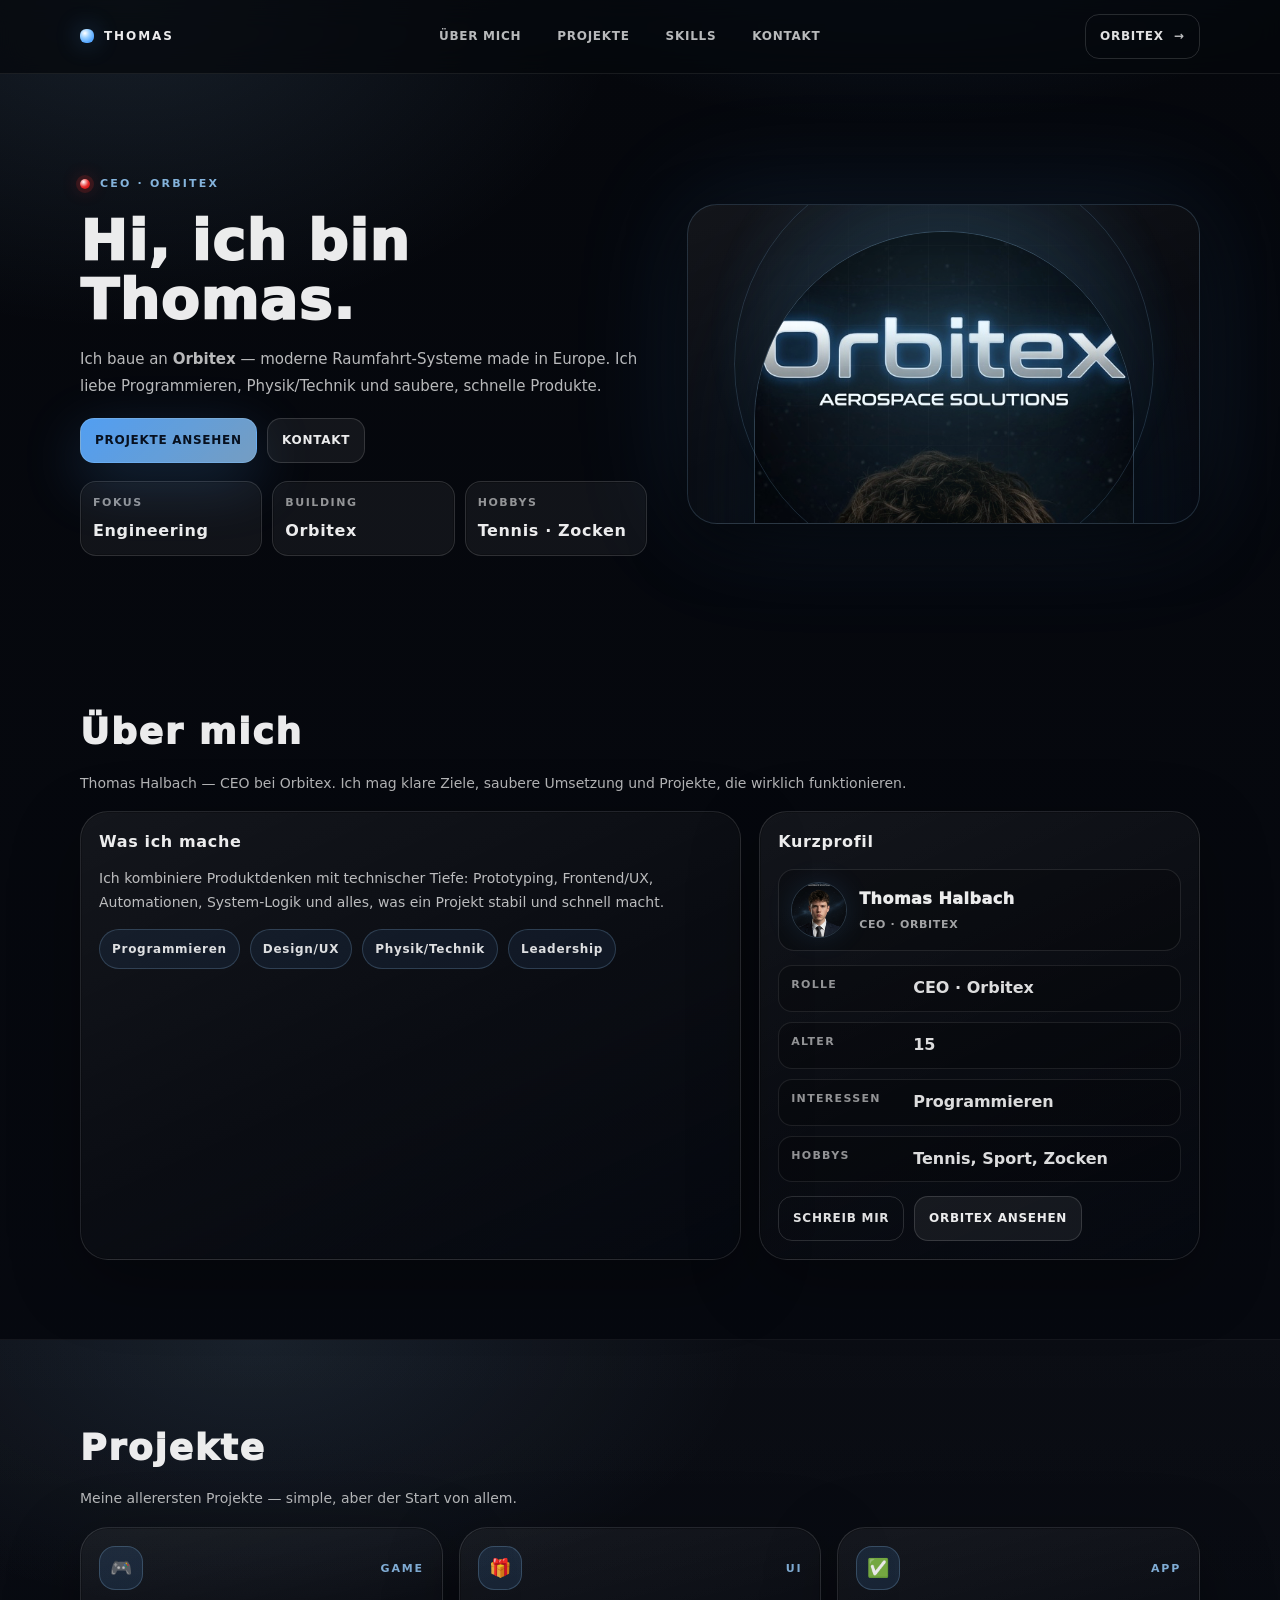
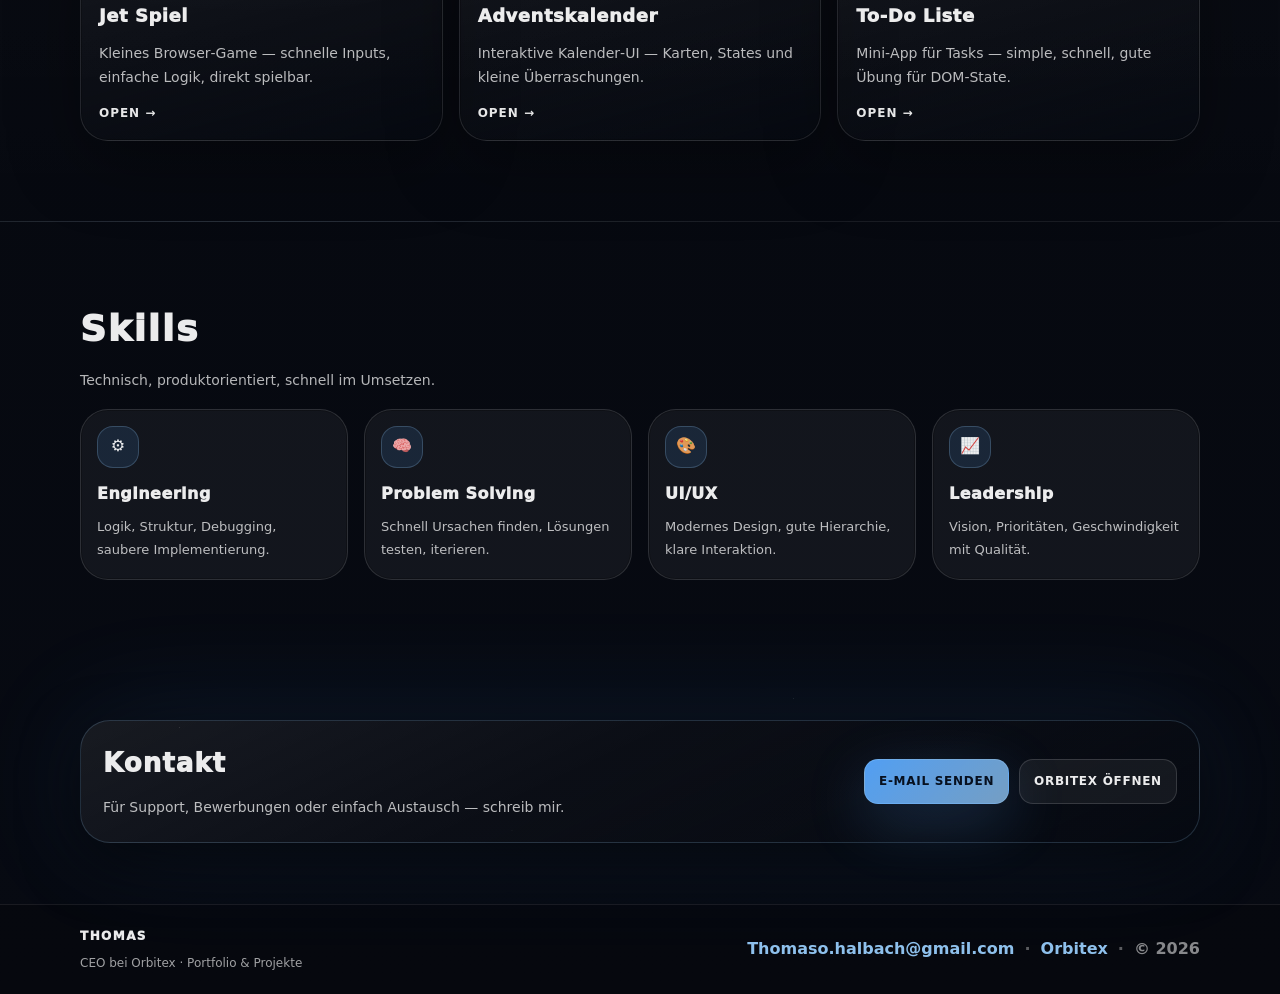
==== commit 9ddb113c: "Add files via upload" ====
--- a/index.html
+++ b/index.html
@@ -168,9 +168,6 @@
 
         <div class="cardGrid">
           <a class="card reveal" data-reveal href="https://thomas76149.github.io/Thomas-Website/Spiel%20Tutorial1/game.html" target="_blank" rel="noreferrer">
-            <div class="card__media" aria-hidden="true">
-              <img class="card__img" src="Bilder/booster-landing.jpg" alt="" width="960" height="640" loading="lazy" decoding="async" />
-            </div>
             <div class="card__top">
               <div class="card__icon" aria-hidden="true">🎮</div>
               <div class="card__meta">Game</div>
@@ -181,9 +178,6 @@
           </a>
 
           <a class="card reveal" data-reveal href="https://thomas76149.github.io/Thomas-Website/Adventskalender%20Tutorial1/index.html" target="_blank" rel="noreferrer">
-            <div class="card__media" aria-hidden="true">
-              <img class="card__img" src="Bilder/moon.jpg" alt="" width="960" height="640" loading="lazy" decoding="async" />
-            </div>
             <div class="card__top">
               <div class="card__icon" aria-hidden="true">🎁</div>
               <div class="card__meta">UI</div>
@@ -194,9 +188,6 @@
           </a>
 
           <a class="card reveal" data-reveal href="https://thomas76149.github.io/Thomas-Website/Todoliste%20Tutorial1/index.html" target="_blank" rel="noreferrer">
-            <div class="card__media" aria-hidden="true">
-              <img class="card__img" src="Bilder/satellite.avif" alt="" width="960" height="640" loading="lazy" decoding="async" />
-            </div>
             <div class="card__top">
               <div class="card__icon" aria-hidden="true">✅</div>
               <div class="card__meta">App</div>
--- a/css/style.css
+++ b/css/style.css
@@ -702,28 +702,7 @@
   gap: 12px;
 }
 
-.card__media {
-  margin: -18px -18px 6px;
-  border-radius: calc(var(--radius) + 10px);
-  overflow: hidden;
-  border: 1px solid rgba(255, 255, 255, 0.1);
-  background: rgba(0, 0, 0, 0.32);
-  box-shadow: 0 0 0 1px rgba(0, 0, 0, 0.22) inset;
-}
-
-.card__img {
-  width: 100%;
-  height: 170px;
-  object-fit: cover;
-  display: block;
-  filter: saturate(1.05) contrast(1.04);
-  transform: scale(1.02);
-}
-
-.card:hover .card__img {
-  transform: scale(1.06);
-  transition: transform 520ms var(--ease);
-}
+/* Project cards: keep them clean (no thumbnails) */
 
 .card:hover {
   transform: translateY(-6px);
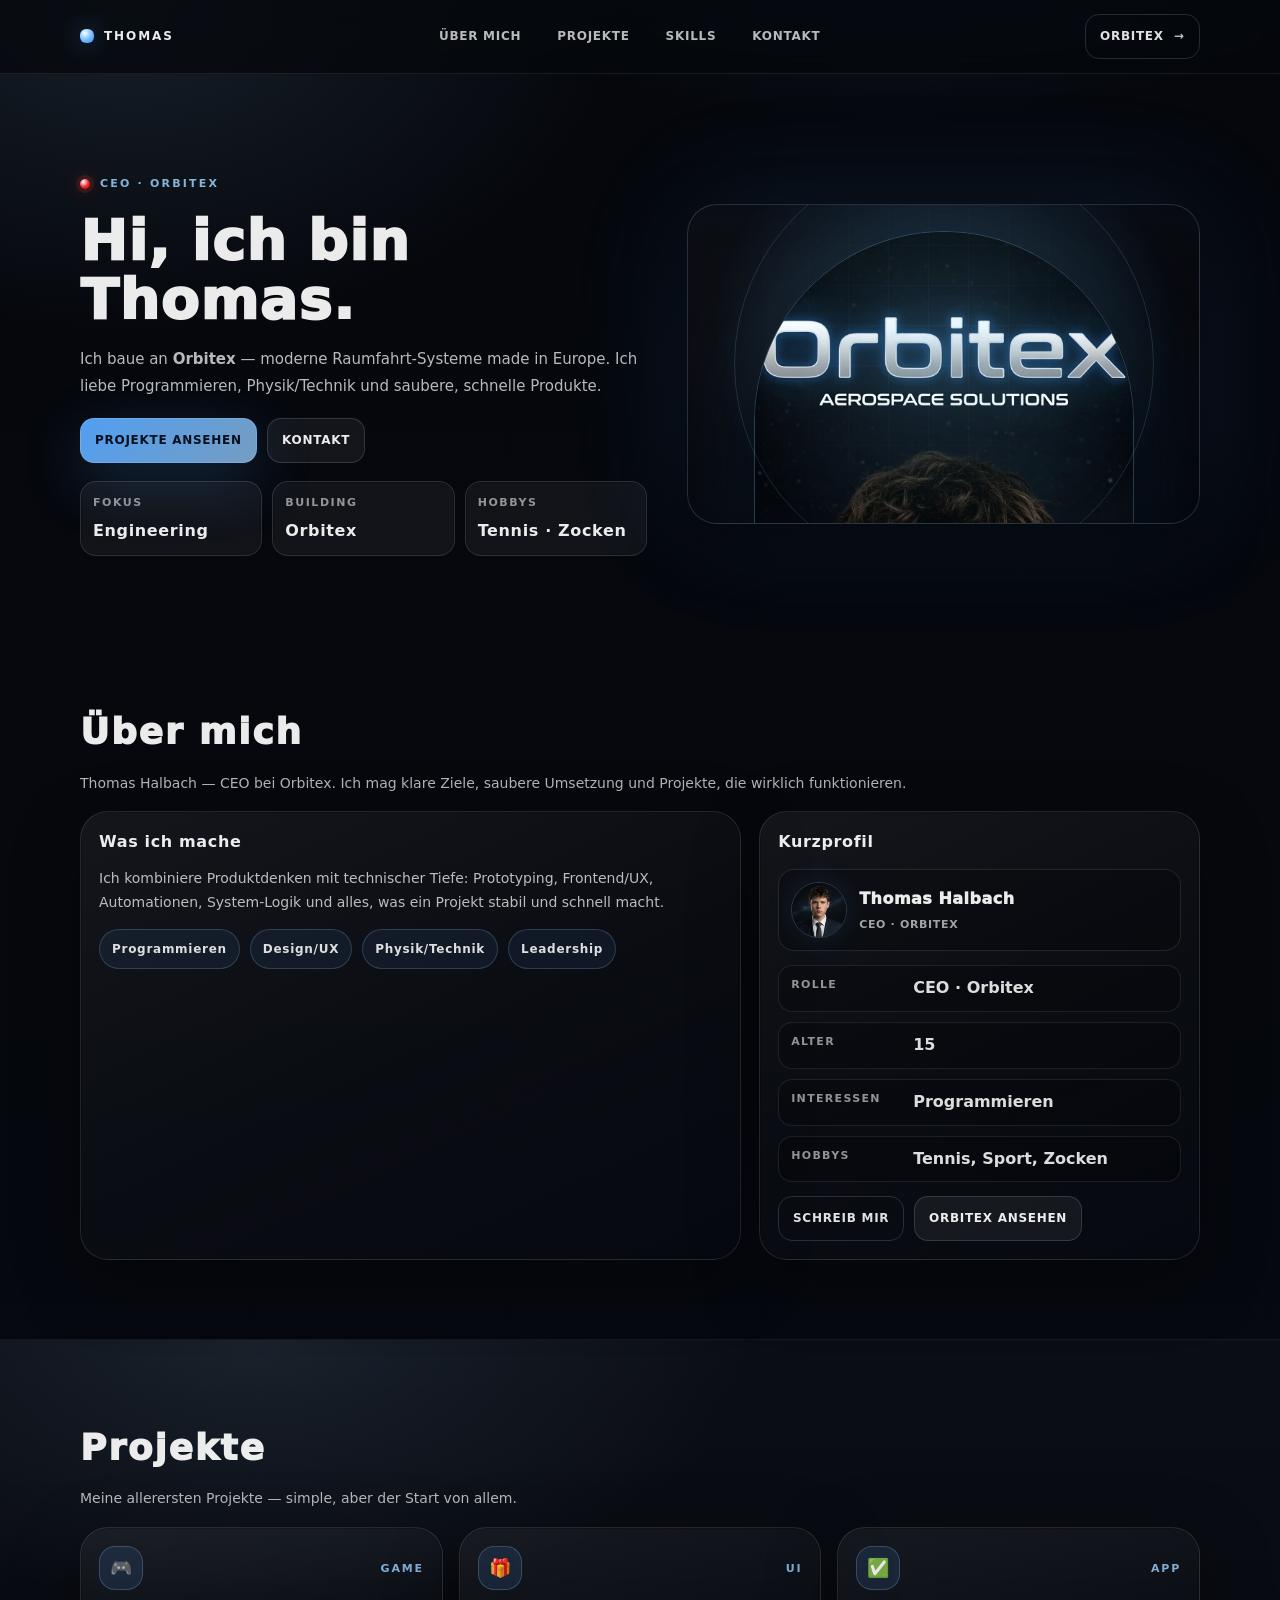
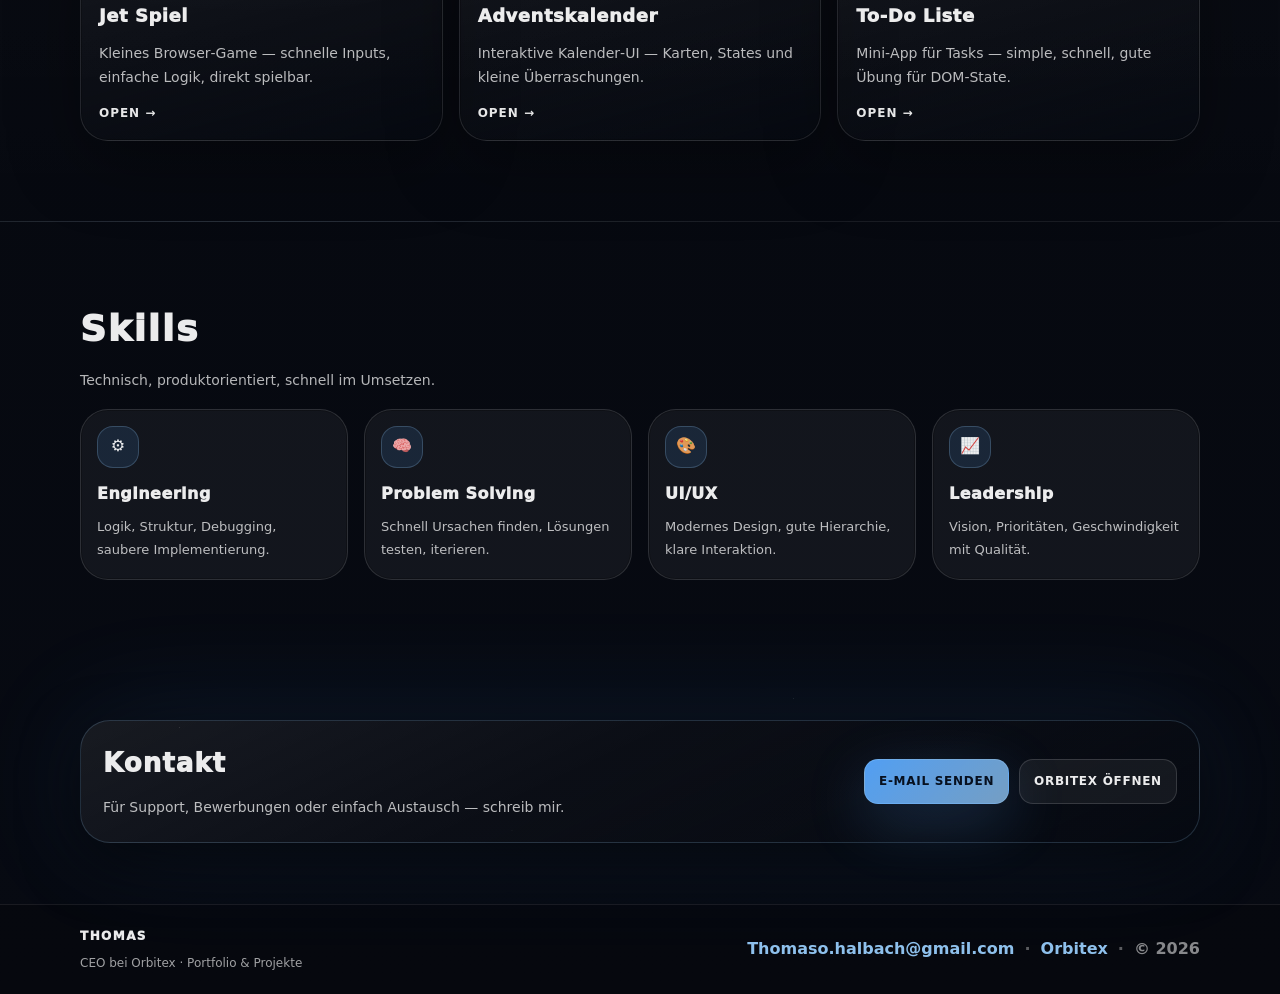
==== commit 1beb0a8f: "Add files via upload" ====
--- a/index.html
+++ b/index.html
@@ -27,7 +27,7 @@
       </nav>
 
       <div class="topNav__actions">
-        <a class="btn btn--ghost" href="../Orbitex/index.html" aria-label="Zu Orbitex wechseln">
+        <a class="btn btn--ghost" href="https://orbitex-demo.pages.dev" aria-label="Zu Orbitex wechseln" target="_blank" rel="noreferrer">
           Orbitex
           <span class="btn__arrow" aria-hidden="true">→</span>
         </a>
@@ -43,7 +43,7 @@
       <a class="mobileNav__link" href="#projects">Projekte</a>
       <a class="mobileNav__link" href="#skills">Skills</a>
       <a class="mobileNav__link" href="#contact">Kontakt</a>
-      <a class="mobileNav__link mobileNav__link--accent" href="../Orbitex/index.html">Orbitex</a>
+      <a class="mobileNav__link mobileNav__link--accent" href="https://orbitex-demo.pages.dev" target="_blank" rel="noreferrer">Orbitex</a>
     </div>
   </header>
 
@@ -152,7 +152,7 @@
             </ul>
             <div class="panel__actions">
               <a class="btn btn--ghost" href="#contact">Schreib mir</a>
-              <a class="btn btn--glass" href="../Orbitex/index.html">Orbitex ansehen</a>
+              <a class="btn btn--glass" href="https://orbitex-demo.pages.dev" target="_blank" rel="noreferrer">Orbitex ansehen</a>
             </div>
           </article>
         </div>
@@ -243,7 +243,7 @@
           </div>
           <div class="contactCard__actions">
             <a class="btn btn--primary" href="mailto:Thomaso.halbach@gmail.com?subject=Kontakt%20%E2%80%93%20Thomas%20Website">E‑Mail senden</a>
-            <a class="btn btn--glass" href="../Orbitex/index.html">Orbitex öffnen</a>
+            <a class="btn btn--glass" href="https://orbitex-demo.pages.dev" target="_blank" rel="noreferrer">Orbitex öffnen</a>
           </div>
         </div>
       </div>
@@ -259,7 +259,7 @@
       <div class="footer__right">
         <a class="footer__link" href="mailto:Thomaso.halbach@gmail.com">Thomaso.halbach@gmail.com</a>
         <span class="footer__sep" aria-hidden="true">·</span>
-        <a class="footer__link" href="../Orbitex/index.html">Orbitex</a>
+        <a class="footer__link" href="https://orbitex-demo.pages.dev" target="_blank" rel="noreferrer">Orbitex</a>
         <span class="footer__sep" aria-hidden="true">·</span>
         <span class="footer__muted">© <span id="year">2026</span></span>
       </div>
--- a/css/style.css
+++ b/css/style.css
@@ -422,6 +422,7 @@
   width: min(380px, 88%);
   aspect-ratio: 1 / 1;
   object-fit: cover;
+  object-position: 50% 68%;
   border-radius: 999px;
   border: 1px solid rgba(154, 208, 255, 0.24);
   box-shadow:
@@ -429,6 +430,19 @@
     0 28px 90px rgba(0, 0, 0, 0.55),
     0 0 120px rgba(86, 167, 255, 0.14);
   filter: contrast(1.04) saturate(1.03);
+}
+
+.heroPortrait::before {
+  content: "";
+  position: absolute;
+  inset: 0;
+  border-radius: inherit;
+  pointer-events: none;
+  /* helps hide top-logo area + adds premium vignette */
+  background:
+    linear-gradient(180deg, rgba(6, 10, 18, 0.92) 0%, rgba(6, 10, 18, 0.0) 40%),
+    radial-gradient(circle at 50% 55%, rgba(0, 0, 0, 0.0) 58%, rgba(0, 0, 0, 0.55) 92%);
+  opacity: 0.55;
 }
 
 .heroPortrait__ring {
@@ -563,6 +577,7 @@
   height: 56px;
   border-radius: 999px;
   object-fit: cover;
+  object-position: 50% 62%;
   border: 1px solid rgba(154, 208, 255, 0.22);
   box-shadow: 0 0 28px rgba(86, 167, 255, 0.12);
 }
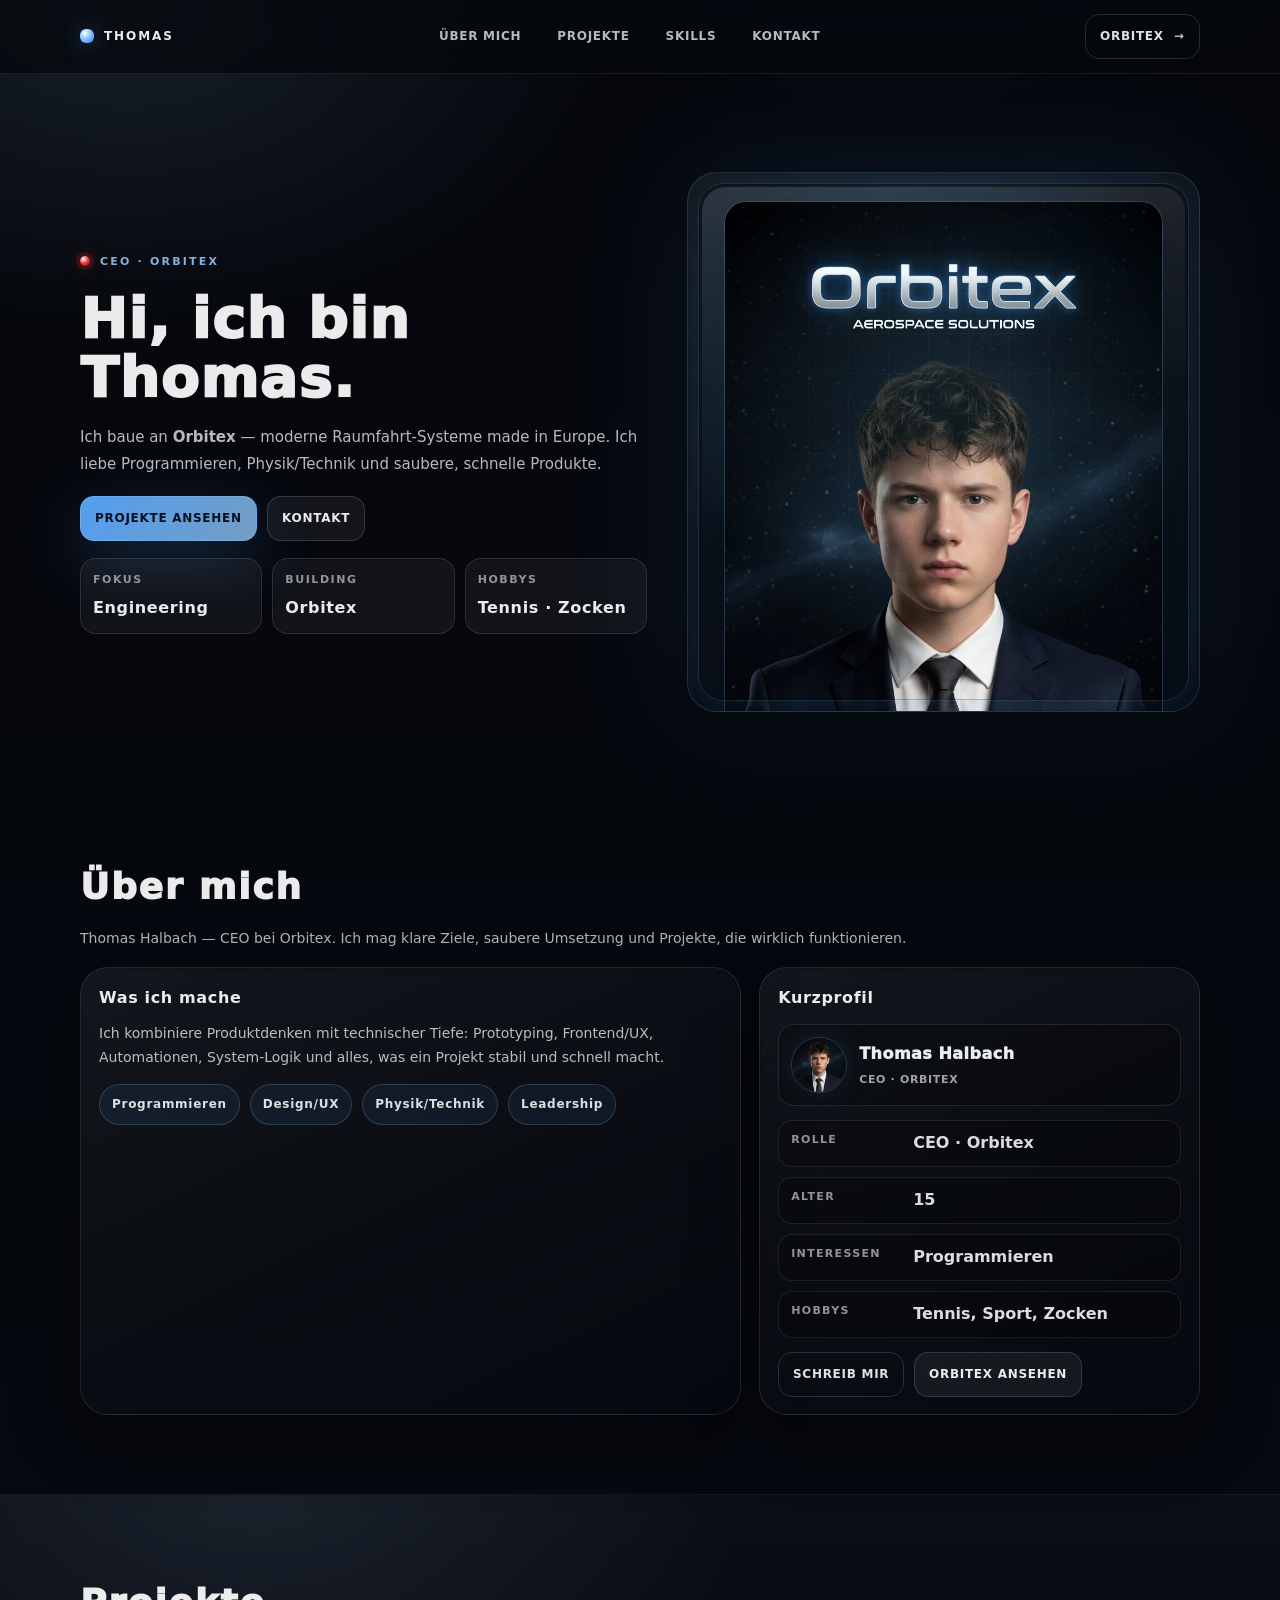
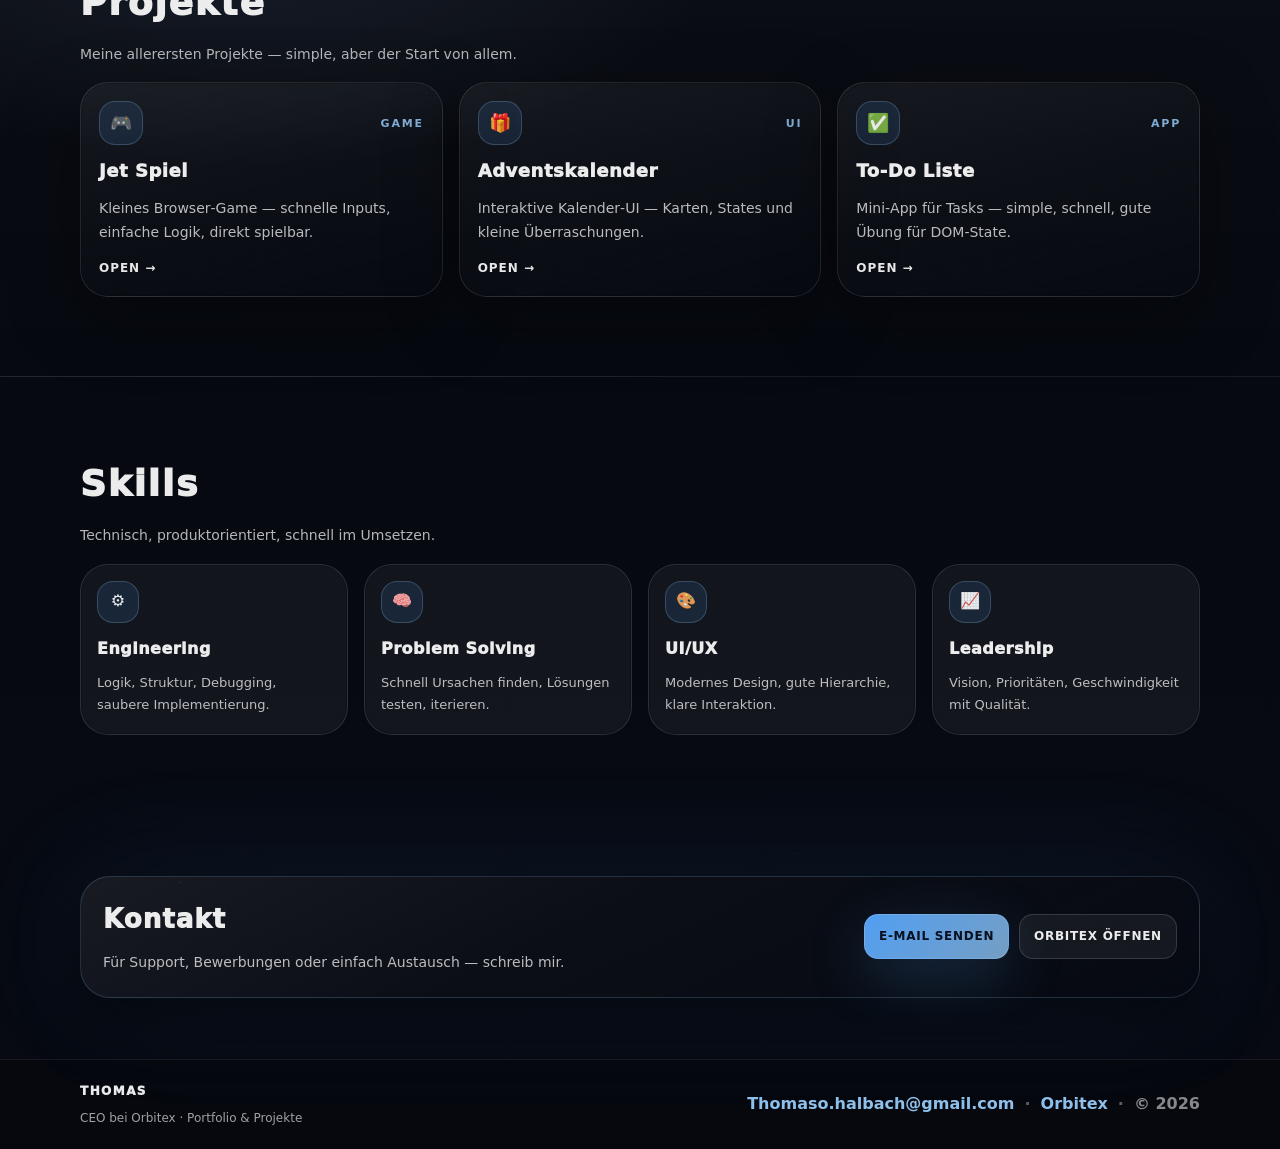
==== commit 5c992fb0: "Add files via upload" ====
--- a/index.html
+++ b/index.html
@@ -7,7 +7,7 @@
   <meta name="description" content="Thomas Halbach — CEO von Orbitex. Portfolio, Projekte, Skills und Kontakt." />
   <meta name="theme-color" content="#05070c" />
 
-  <link rel="stylesheet" href="css/style.css" />
+  <link rel="stylesheet" href="css/style.css?v=5" />
 </head>
 <body>
   <a class="skipLink" href="#content">Zum Inhalt springen</a>
@@ -86,7 +86,7 @@
           <div class="heroPortrait" aria-label="Portrait Thomas">
             <img
               class="heroPortrait__img"
-              src="Bilder/thomas-ceo.jpg"
+              src="Bilder/thomas-ceo.jpg?v=2"
               alt="Thomas Halbach"
               width="900"
               height="900"
@@ -167,7 +167,7 @@
         </div>
 
         <div class="cardGrid">
-          <a class="card reveal" data-reveal href="https://thomas76149.github.io/Thomas-Website/Spiel%20Tutorial1/game.html" target="_blank" rel="noreferrer">
+          <a class="card reveal" data-reveal href="https://thomas76149.github.io/thomas-projekte/Spiel%20Tutorial1/game.html" target="_blank" rel="noreferrer">
             <div class="card__top">
               <div class="card__icon" aria-hidden="true">🎮</div>
               <div class="card__meta">Game</div>
@@ -177,7 +177,7 @@
             <div class="card__link">Open <span aria-hidden="true">→</span></div>
           </a>
 
-          <a class="card reveal" data-reveal href="https://thomas76149.github.io/Thomas-Website/Adventskalender%20Tutorial1/index.html" target="_blank" rel="noreferrer">
+          <a class="card reveal" data-reveal href="https://thomas76149.github.io/thomas-projekte/Adventskalender%20Tutorial1/index.html" target="_blank" rel="noreferrer">
             <div class="card__top">
               <div class="card__icon" aria-hidden="true">🎁</div>
               <div class="card__meta">UI</div>
@@ -187,7 +187,7 @@
             <div class="card__link">Open <span aria-hidden="true">→</span></div>
           </a>
 
-          <a class="card reveal" data-reveal href="https://thomas76149.github.io/Thomas-Website/Todoliste%20Tutorial1/index.html" target="_blank" rel="noreferrer">
+          <a class="card reveal" data-reveal href="https://thomas76149.github.io/thomas-projekte/Todoliste%20Tutorial1/index.html" target="_blank" rel="noreferrer">
             <div class="card__top">
               <div class="card__icon" aria-hidden="true">✅</div>
               <div class="card__meta">App</div>
--- a/css/style.css
+++ b/css/style.css
@@ -402,7 +402,7 @@
 
 .hero__visual {
   position: relative;
-  min-height: 320px;
+  min-height: 460px;
   border-radius: calc(var(--radius) + 12px);
   border: 1px solid rgba(154, 208, 255, 0.18);
   background: linear-gradient(160deg, rgba(255, 255, 255, 0.06), rgba(255, 255, 255, 0.02) 55%, rgba(6, 10, 18, 0.6));
@@ -415,55 +415,63 @@
   inset: 0;
   display: grid;
   place-items: center;
-  padding: 26px;
+  padding: 16px;
 }
 
 .heroPortrait__img {
-  width: min(380px, 88%);
-  aspect-ratio: 1 / 1;
-  object-fit: cover;
-  object-position: 50% 68%;
-  border-radius: 999px;
-  border: 1px solid rgba(154, 208, 255, 0.24);
+  max-width: min(620px, calc(100% - 24px));
+  max-height: calc(100% - 24px);
+  width: auto;
+  height: auto;
+  object-fit: contain;
+  object-position: center;
+  border-radius: 22px;
+  border: 1px solid rgba(154, 208, 255, 0.22);
   box-shadow:
     0 0 0 1px rgba(0, 0, 0, 0.25) inset,
     0 28px 90px rgba(0, 0, 0, 0.55),
     0 0 120px rgba(86, 167, 255, 0.14);
   filter: contrast(1.04) saturate(1.03);
+  background: rgba(0, 0, 0, 0.22);
 }
 
 .heroPortrait::before {
   content: "";
   position: absolute;
-  inset: 0;
-  border-radius: inherit;
+  inset: 14px;
+  border-radius: 24px;
   pointer-events: none;
-  /* helps hide top-logo area + adds premium vignette */
+  /* subtle premium frame overlay */
   background:
-    linear-gradient(180deg, rgba(6, 10, 18, 0.92) 0%, rgba(6, 10, 18, 0.0) 40%),
-    radial-gradient(circle at 50% 55%, rgba(0, 0, 0, 0.0) 58%, rgba(0, 0, 0, 0.55) 92%);
-  opacity: 0.55;
+    linear-gradient(180deg, rgba(255, 255, 255, 0.10), rgba(255, 255, 255, 0.0) 40%),
+    radial-gradient(circle at 30% 20%, rgba(120, 210, 255, 0.18), rgba(120, 210, 255, 0.0) 60%);
+  opacity: 0.9;
 }
 
 .heroPortrait__ring {
   position: absolute;
-  width: min(420px, 92%);
-  aspect-ratio: 1 / 1;
-  border-radius: 999px;
-  border: 1px solid rgba(154, 208, 255, 0.18);
-  box-shadow: 0 0 60px rgba(86, 167, 255, 0.18);
-  mask-image: radial-gradient(circle at 50% 50%, transparent 63%, #000 64%);
-  opacity: 0.9;
+  inset: 10px;
+  border-radius: 26px;
+  border: 1px solid rgba(154, 208, 255, 0.16);
+  box-shadow:
+    0 0 0 1px rgba(0, 0, 0, 0.25) inset,
+    0 0 52px rgba(86, 167, 255, 0.16);
+  opacity: 0.95;
+}
+
+@media (min-width: 980px) {
+  .hero__visual {
+    min-height: 540px;
+  }
 }
 
 .heroPortrait__glow {
   position: absolute;
-  width: min(520px, 110%);
-  aspect-ratio: 1 / 1;
-  border-radius: 999px;
-  background: radial-gradient(circle at 50% 45%, rgba(120, 210, 255, 0.22), rgba(120, 210, 255, 0.0) 62%);
-  filter: blur(6px);
-  opacity: 0.85;
+  inset: -22px;
+  border-radius: 34px;
+  background: radial-gradient(circle at 50% 40%, rgba(120, 210, 255, 0.20), rgba(120, 210, 255, 0.0) 62%);
+  filter: blur(10px);
+  opacity: 0.75;
 }
 
 .hero__gridlines {
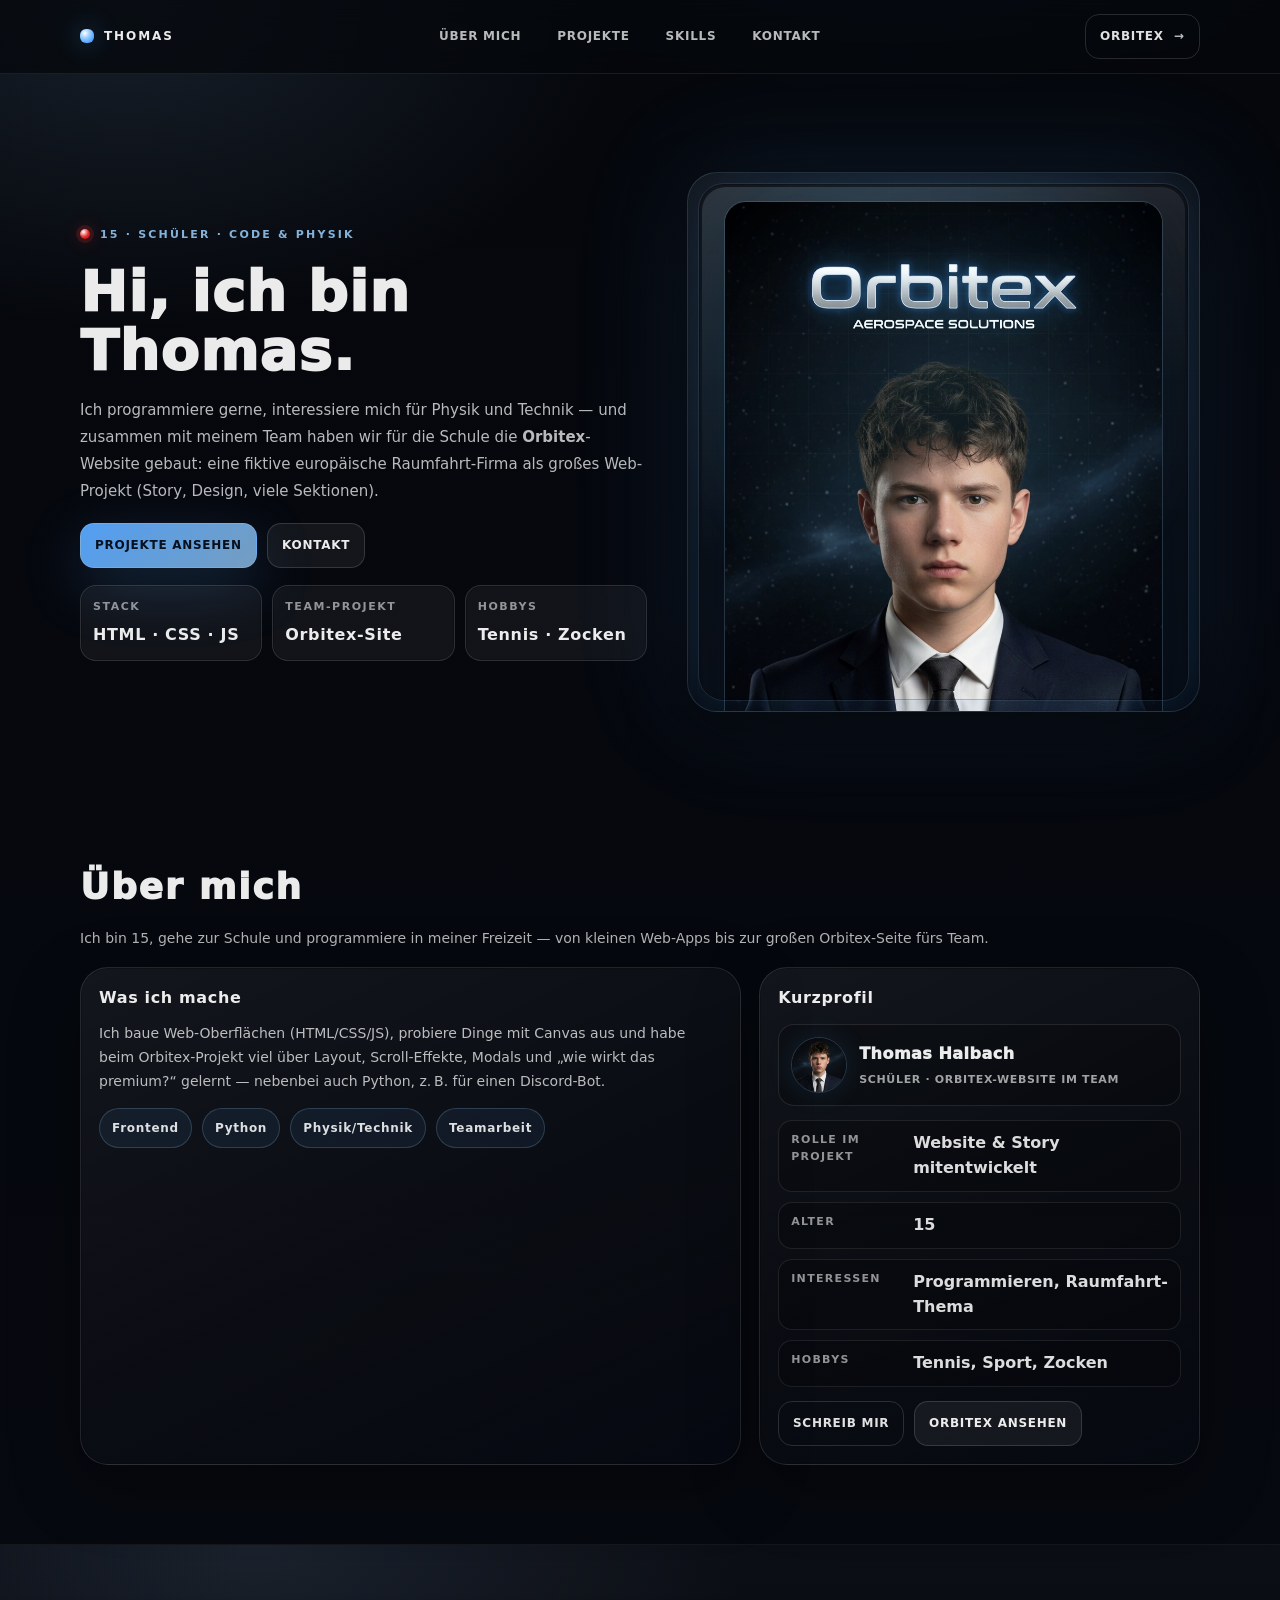
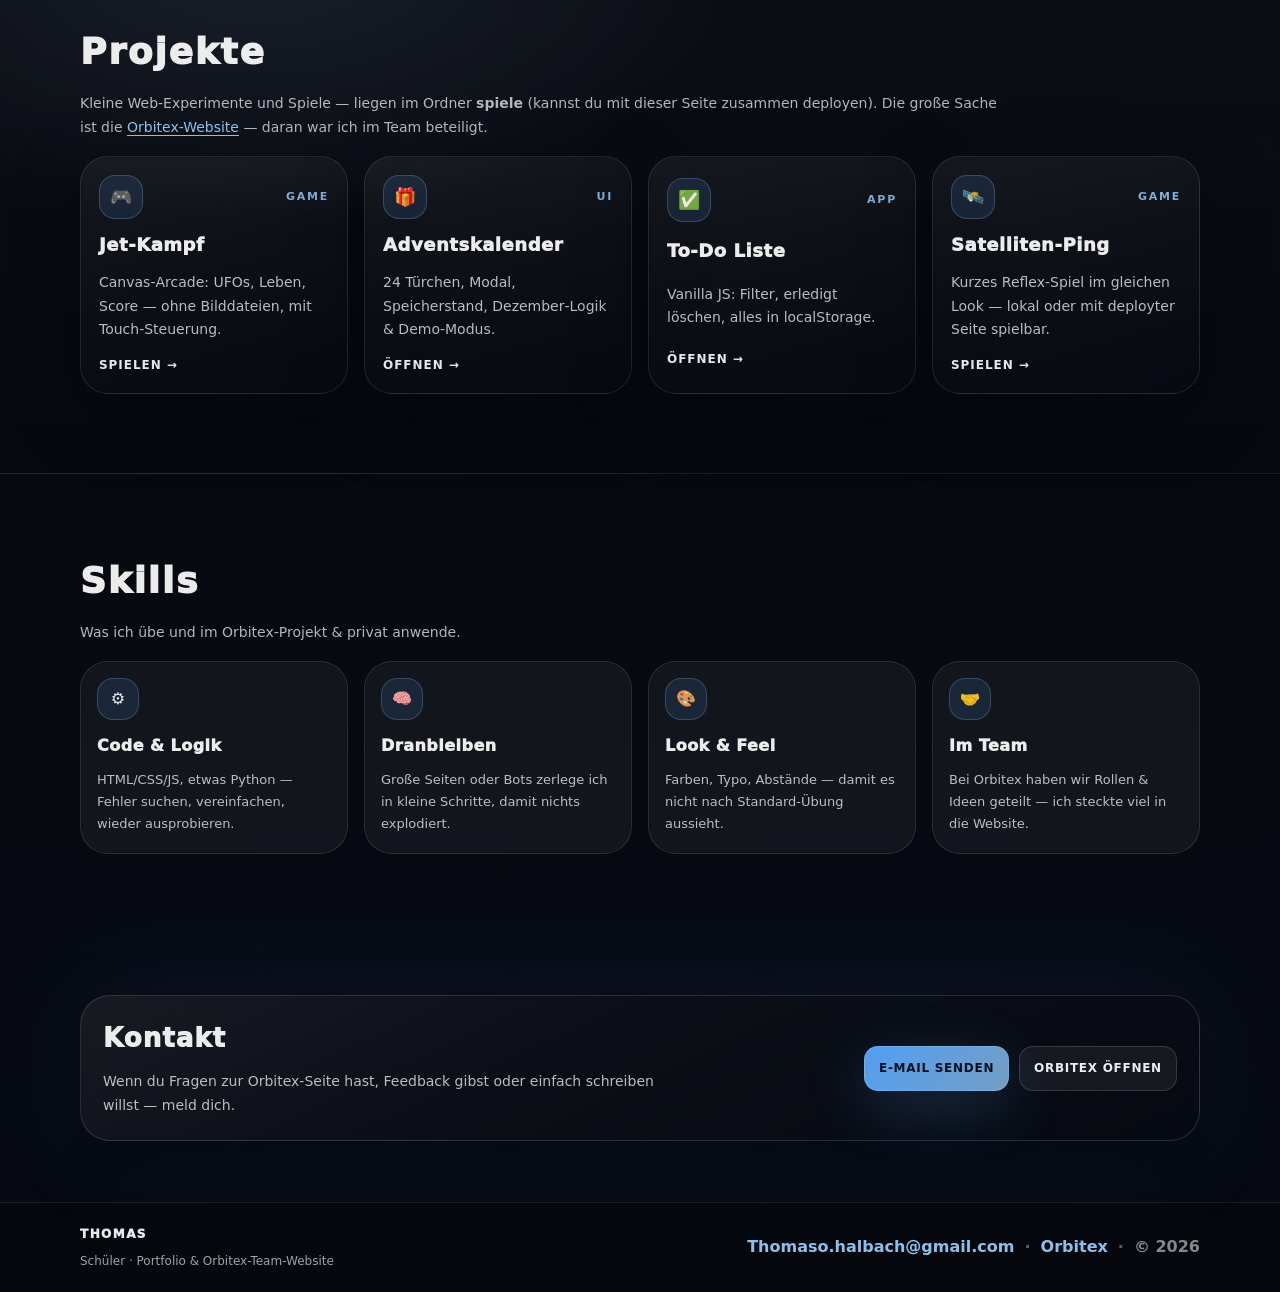
==== commit ee9353db: "Add files via upload" ====
--- a/index.html
+++ b/index.html
@@ -3,11 +3,11 @@
 <head>
   <meta charset="UTF-8">
   <meta name="viewport" content="width=device-width, initial-scale=1.0">
-  <title>Thomas Halbach · CEO Orbitex</title>
-  <meta name="description" content="Thomas Halbach — CEO von Orbitex. Portfolio, Projekte, Skills und Kontakt." />
+  <title>Thomas Halbach · Portfolio</title>
+  <meta name="description" content="Thomas Halbach, 15 — Programmieren, Schule &amp; das Orbitex-Team-Projekt. Kleine Web-Apps und die große Orbitex-Website." />
   <meta name="theme-color" content="#05070c" />
 
-  <link rel="stylesheet" href="css/style.css?v=5" />
+  <link rel="stylesheet" href="css/style.css?v=9" />
 </head>
 <body>
   <a class="skipLink" href="#content">Zum Inhalt springen</a>
@@ -27,7 +27,7 @@
       </nav>
 
       <div class="topNav__actions">
-        <a class="btn btn--ghost" href="https://orbitex-demo.pages.dev" aria-label="Zu Orbitex wechseln" target="_blank" rel="noreferrer">
+        <a class="btn btn--ghost" href="https://orbitex-demo.pages.dev" aria-label="Orbitex-Website öffnen (Schul- &amp; Team-Projekt)" target="_blank" rel="noreferrer">
           Orbitex
           <span class="btn__arrow" aria-hidden="true">→</span>
         </a>
@@ -53,12 +53,12 @@
         <div class="hero__copy reveal" data-reveal>
           <p class="eyebrow">
             <span class="eyebrow__dot" aria-hidden="true"></span>
-            CEO · Orbitex
+            15 · Schüler · Code &amp; Physik
           </p>
           <h1 class="hero__title">Hi, ich bin Thomas.</h1>
           <p class="hero__lead">
-            Ich baue an <strong>Orbitex</strong> — moderne Raumfahrt-Systeme made in Europe. Ich liebe Programmieren,
-            Physik/Technik und saubere, schnelle Produkte.
+            Ich programmiere gerne, interessiere mich für Physik und Technik — und zusammen mit meinem Team haben wir für die Schule die
+            <strong>Orbitex</strong>-Website gebaut: eine fiktive europäische Raumfahrt-Firma als großes Web-Projekt (Story, Design, viele Sektionen).
           </p>
 
           <div class="hero__cta">
@@ -68,12 +68,12 @@
 
           <div class="hero__stats" aria-label="Highlights">
             <div class="stat">
-              <div class="stat__label">Fokus</div>
-              <div class="stat__value">Engineering</div>
+              <div class="stat__label">Stack</div>
+              <div class="stat__value">HTML · CSS · JS</div>
             </div>
             <div class="stat">
-              <div class="stat__label">Building</div>
-              <div class="stat__value">Orbitex</div>
+              <div class="stat__label">Team-Projekt</div>
+              <div class="stat__value">Orbitex-Site</div>
             </div>
             <div class="stat">
               <div class="stat__label">Hobbys</div>
@@ -107,8 +107,7 @@
         <div class="section__head reveal" data-reveal>
           <h2 class="section__title">Über mich</h2>
           <p class="section__lead">
-            Thomas Halbach — CEO bei Orbitex. Ich mag klare Ziele, saubere Umsetzung und Projekte, die wirklich
-            funktionieren.
+            Ich bin 15, gehe zur Schule und programmiere in meiner Freizeit — von kleinen Web-Apps bis zur großen Orbitex-Seite fürs Team.
           </p>
         </div>
 
@@ -116,14 +115,14 @@
           <article class="panel reveal" data-reveal>
             <h3 class="panel__title">Was ich mache</h3>
             <p class="panel__text">
-              Ich kombiniere Produktdenken mit technischer Tiefe: Prototyping, Frontend/UX, Automationen,
-              System-Logik und alles, was ein Projekt stabil und schnell macht.
+              Ich baue Web-Oberflächen (HTML/CSS/JS), probiere Dinge mit Canvas aus und habe beim Orbitex-Projekt viel über Layout, Scroll-Effekte,
+              Modals und „wie wirkt das premium?“ gelernt — nebenbei auch Python, z. B. für einen Discord-Bot.
             </p>
             <div class="chips" aria-label="Schwerpunkte">
-              <span class="chip">Programmieren</span>
-              <span class="chip">Design/UX</span>
+              <span class="chip">Frontend</span>
+              <span class="chip">Python</span>
               <span class="chip">Physik/Technik</span>
-              <span class="chip">Leadership</span>
+              <span class="chip">Teamarbeit</span>
             </div>
           </article>
 
@@ -141,13 +140,13 @@
               />
               <div class="miniProfile__meta">
                 <div class="miniProfile__name">Thomas Halbach</div>
-                <div class="miniProfile__role">CEO · Orbitex</div>
+                <div class="miniProfile__role">Schüler · Orbitex-Website im Team</div>
               </div>
             </div>
             <ul class="list">
-              <li class="list__item"><span class="list__k">Rolle</span><span class="list__v">CEO · Orbitex</span></li>
+              <li class="list__item"><span class="list__k">Rolle im Projekt</span><span class="list__v">Website &amp; Story mitentwickelt</span></li>
               <li class="list__item"><span class="list__k">Alter</span><span class="list__v">15</span></li>
-              <li class="list__item"><span class="list__k">Interessen</span><span class="list__v">Programmieren</span></li>
+              <li class="list__item"><span class="list__k">Interessen</span><span class="list__v">Programmieren, Raumfahrt-Thema</span></li>
               <li class="list__item"><span class="list__k">Hobbys</span><span class="list__v">Tennis, Sport, Zocken</span></li>
             </ul>
             <div class="panel__actions">
@@ -163,38 +162,48 @@
       <div class="container">
         <div class="section__head reveal" data-reveal>
           <h2 class="section__title">Projekte</h2>
-          <p class="section__lead">Meine allerersten Projekte — simple, aber der Start von allem.</p>
+          <p class="section__lead">Kleine Web‑Experimente und Spiele — liegen im Ordner <strong>spiele</strong> (kannst du mit dieser Seite zusammen deployen). Die große Sache ist die <a href="https://orbitex-demo.pages.dev" target="_blank" rel="noreferrer">Orbitex-Website</a> — daran war ich im Team beteiligt.</p>
         </div>
 
         <div class="cardGrid">
-          <a class="card reveal" data-reveal href="https://thomas76149.github.io/thomas-projekte/Spiel%20Tutorial1/game.html" target="_blank" rel="noreferrer">
+          <a class="card reveal" data-reveal href="spiele/jet-kampf/index.html">
             <div class="card__top">
               <div class="card__icon" aria-hidden="true">🎮</div>
               <div class="card__meta">Game</div>
             </div>
-            <h3 class="card__title">Jet Spiel</h3>
-            <p class="card__text">Kleines Browser‑Game — schnelle Inputs, einfache Logik, direkt spielbar.</p>
-            <div class="card__link">Open <span aria-hidden="true">→</span></div>
-          </a>
-
-          <a class="card reveal" data-reveal href="https://thomas76149.github.io/thomas-projekte/Adventskalender%20Tutorial1/index.html" target="_blank" rel="noreferrer">
+            <h3 class="card__title">Jet‑Kampf</h3>
+            <p class="card__text">Canvas‑Arcade: UFOs, Leben, Score — ohne Bilddateien, mit Touch‑Steuerung.</p>
+            <div class="card__link">Spielen <span aria-hidden="true">→</span></div>
+          </a>
+
+          <a class="card reveal" data-reveal href="spiele/adventskalender/index.html">
             <div class="card__top">
               <div class="card__icon" aria-hidden="true">🎁</div>
               <div class="card__meta">UI</div>
             </div>
             <h3 class="card__title">Adventskalender</h3>
-            <p class="card__text">Interaktive Kalender‑UI — Karten, States und kleine Überraschungen.</p>
-            <div class="card__link">Open <span aria-hidden="true">→</span></div>
-          </a>
-
-          <a class="card reveal" data-reveal href="https://thomas76149.github.io/thomas-projekte/Todoliste%20Tutorial1/index.html" target="_blank" rel="noreferrer">
+            <p class="card__text">24 Türchen, Modal, Speicherstand, Dezember‑Logik &amp; Demo‑Modus.</p>
+            <div class="card__link">Öffnen <span aria-hidden="true">→</span></div>
+          </a>
+
+          <a class="card reveal" data-reveal href="spiele/todo-app/index.html">
             <div class="card__top">
               <div class="card__icon" aria-hidden="true">✅</div>
               <div class="card__meta">App</div>
             </div>
             <h3 class="card__title">To‑Do Liste</h3>
-            <p class="card__text">Mini‑App für Tasks — simple, schnell, gute Übung für DOM‑State.</p>
-            <div class="card__link">Open <span aria-hidden="true">→</span></div>
+            <p class="card__text">Vanilla JS: Filter, erledigt löschen, alles in localStorage.</p>
+            <div class="card__link">Öffnen <span aria-hidden="true">→</span></div>
+          </a>
+
+          <a class="card reveal" data-reveal href="spiele/spielchen.html">
+            <div class="card__top">
+              <div class="card__icon" aria-hidden="true">🛰️</div>
+              <div class="card__meta">Game</div>
+            </div>
+            <h3 class="card__title">Satelliten‑Ping</h3>
+            <p class="card__text">Kurzes Reflex‑Spiel im gleichen Look — lokal oder mit deployter Seite spielbar.</p>
+            <div class="card__link">Spielen <span aria-hidden="true">→</span></div>
           </a>
         </div>
       </div>
@@ -204,29 +213,29 @@
       <div class="container">
         <div class="section__head reveal" data-reveal>
           <h2 class="section__title">Skills</h2>
-          <p class="section__lead">Technisch, produktorientiert, schnell im Umsetzen.</p>
+          <p class="section__lead">Was ich übe und im Orbitex-Projekt &amp; privat anwende.</p>
         </div>
 
         <div class="skillGrid">
           <article class="skill reveal" data-reveal>
             <div class="skill__icon" aria-hidden="true">⚙️</div>
-            <h3 class="skill__title">Engineering</h3>
-            <p class="skill__text">Logik, Struktur, Debugging, saubere Implementierung.</p>
+            <h3 class="skill__title">Code &amp; Logik</h3>
+            <p class="skill__text">HTML/CSS/JS, etwas Python — Fehler suchen, vereinfachen, wieder ausprobieren.</p>
           </article>
           <article class="skill reveal" data-reveal>
             <div class="skill__icon" aria-hidden="true">🧠</div>
-            <h3 class="skill__title">Problem Solving</h3>
-            <p class="skill__text">Schnell Ursachen finden, Lösungen testen, iterieren.</p>
+            <h3 class="skill__title">Dranbleiben</h3>
+            <p class="skill__text">Große Seiten oder Bots zerlege ich in kleine Schritte, damit nichts explodiert.</p>
           </article>
           <article class="skill reveal" data-reveal>
             <div class="skill__icon" aria-hidden="true">🎨</div>
-            <h3 class="skill__title">UI/UX</h3>
-            <p class="skill__text">Modernes Design, gute Hierarchie, klare Interaktion.</p>
-          </article>
-          <article class="skill reveal" data-reveal>
-            <div class="skill__icon" aria-hidden="true">📈</div>
-            <h3 class="skill__title">Leadership</h3>
-            <p class="skill__text">Vision, Prioritäten, Geschwindigkeit mit Qualität.</p>
+            <h3 class="skill__title">Look &amp; Feel</h3>
+            <p class="skill__text">Farben, Typo, Abstände — damit es nicht nach Standard-Übung aussieht.</p>
+          </article>
+          <article class="skill reveal" data-reveal>
+            <div class="skill__icon" aria-hidden="true">🤝</div>
+            <h3 class="skill__title">Im Team</h3>
+            <p class="skill__text">Bei Orbitex haben wir Rollen &amp; Ideen geteilt — ich steckte viel in die Website.</p>
           </article>
         </div>
       </div>
@@ -238,7 +247,7 @@
           <div class="contactCard__copy">
             <h2 class="contactCard__title">Kontakt</h2>
             <p class="contactCard__text">
-              Für Support, Bewerbungen oder einfach Austausch — schreib mir.
+              Wenn du Fragen zur Orbitex-Seite hast, Feedback gibst oder einfach schreiben willst — meld dich.
             </p>
           </div>
           <div class="contactCard__actions">
@@ -254,7 +263,7 @@
     <div class="container footer__inner">
       <div class="footer__left">
         <div class="footer__brand">THOMAS</div>
-        <p class="footer__text">CEO bei Orbitex · Portfolio &amp; Projekte</p>
+        <p class="footer__text">Schüler · Portfolio &amp; Orbitex-Team-Website</p>
       </div>
       <div class="footer__right">
         <a class="footer__link" href="mailto:Thomaso.halbach@gmail.com">Thomaso.halbach@gmail.com</a>
--- a/css/style.css
+++ b/css/style.css
@@ -295,6 +295,16 @@
   color: rgba(255, 255, 255, 0.7);
   font-size: 14px;
   line-height: 1.7;
+}
+
+.section__lead a {
+  color: rgba(154, 208, 255, 0.95);
+  text-decoration: underline;
+  text-underline-offset: 3px;
+}
+
+.section__lead a:hover {
+  color: rgba(186, 224, 255, 1);
 }
 
 /* ---------------- Hero ---------------- */
@@ -707,9 +717,15 @@
   gap: 14px;
 }
 
-@media (min-width: 900px) {
+@media (min-width: 720px) {
   .cardGrid {
-    grid-template-columns: repeat(3, minmax(0, 1fr));
+    grid-template-columns: repeat(2, minmax(0, 1fr));
+  }
+}
+
+@media (min-width: 1100px) {
+  .cardGrid {
+    grid-template-columns: repeat(4, minmax(0, 1fr));
     gap: 16px;
   }
 }
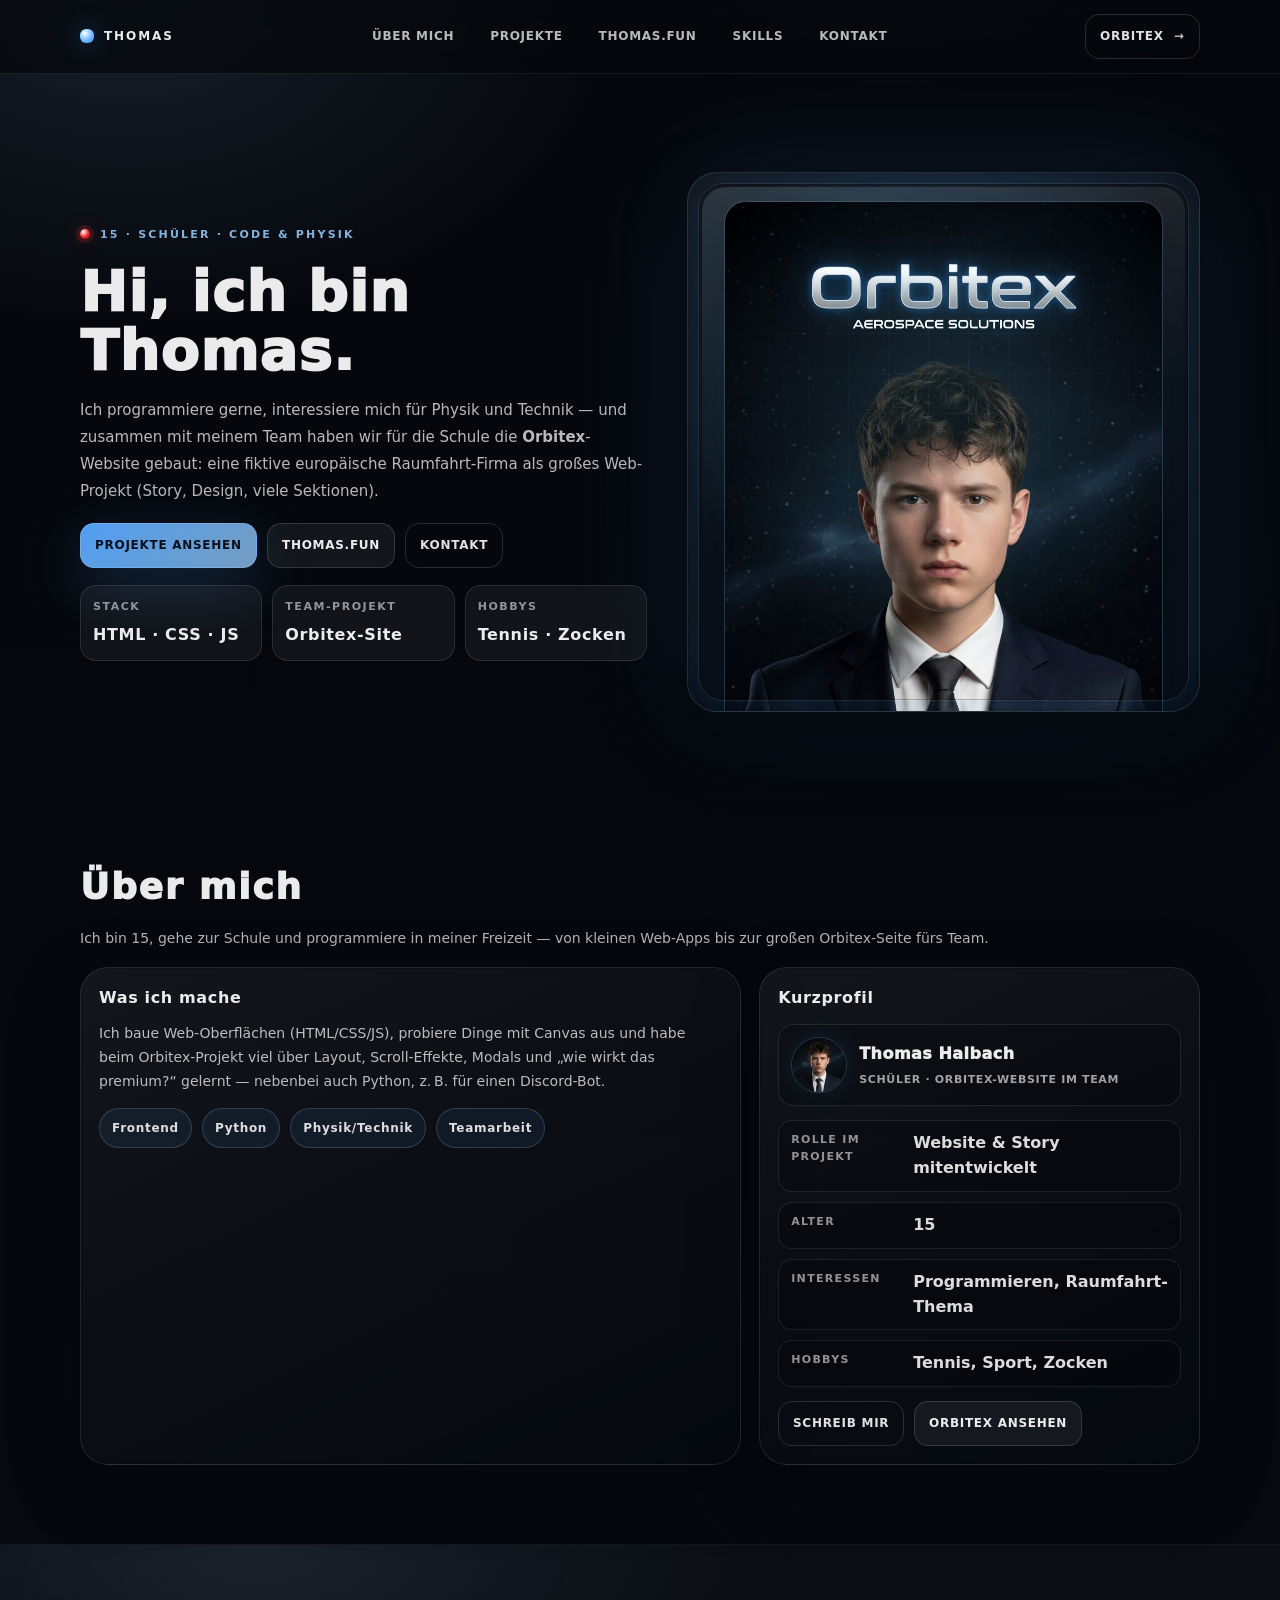
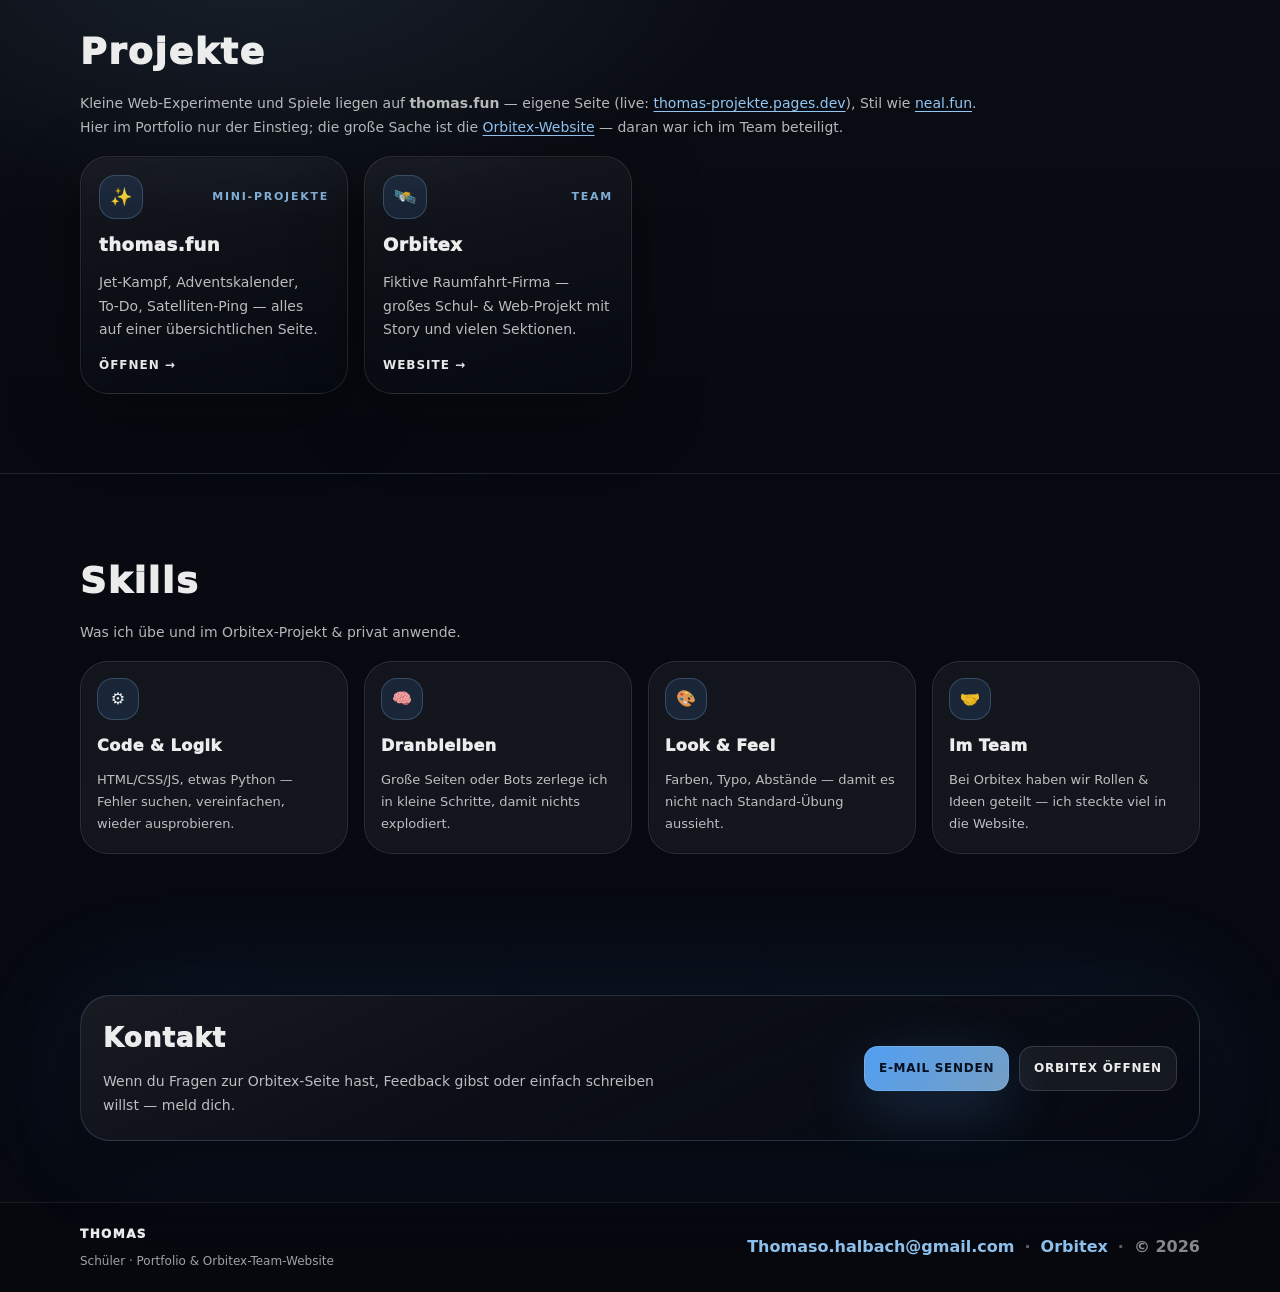
==== commit 8233c45d: "Add files via upload" ====
--- a/index.html
+++ b/index.html
@@ -22,6 +22,7 @@
       <nav class="nav" aria-label="Hauptnavigation">
         <a class="nav__link" href="#about">Über mich</a>
         <a class="nav__link" href="#projects">Projekte</a>
+        <a class="nav__link" href="#" data-fun-hub>thomas.fun</a>
         <a class="nav__link" href="#skills">Skills</a>
         <a class="nav__link" href="#contact">Kontakt</a>
       </nav>
@@ -41,6 +42,7 @@
     <div class="mobileNav" aria-hidden="true" id="mobileNav">
       <a class="mobileNav__link" href="#about">Über mich</a>
       <a class="mobileNav__link" href="#projects">Projekte</a>
+      <a class="mobileNav__link" href="#" data-fun-hub>thomas.fun</a>
       <a class="mobileNav__link" href="#skills">Skills</a>
       <a class="mobileNav__link" href="#contact">Kontakt</a>
       <a class="mobileNav__link mobileNav__link--accent" href="https://orbitex-demo.pages.dev" target="_blank" rel="noreferrer">Orbitex</a>
@@ -63,7 +65,8 @@
 
           <div class="hero__cta">
             <a class="btn btn--primary" href="#projects">Projekte ansehen</a>
-            <a class="btn btn--glass" href="#contact">Kontakt</a>
+            <a class="btn btn--glass" href="#" data-fun-hub>thomas.fun</a>
+            <a class="btn btn--ghost" href="#contact">Kontakt</a>
           </div>
 
           <div class="hero__stats" aria-label="Highlights">
@@ -162,48 +165,34 @@
       <div class="container">
         <div class="section__head reveal" data-reveal>
           <h2 class="section__title">Projekte</h2>
-          <p class="section__lead">Kleine Web‑Experimente und Spiele — liegen im Ordner <strong>spiele</strong> (kannst du mit dieser Seite zusammen deployen). Die große Sache ist die <a href="https://orbitex-demo.pages.dev" target="_blank" rel="noreferrer">Orbitex-Website</a> — daran war ich im Team beteiligt.</p>
+          <p class="section__lead">
+            Kleine Web‑Experimente und Spiele liegen auf <strong>thomas.fun</strong> — eigene Seite (live:
+            <a href="https://thomas-projekte.pages.dev" target="_blank" rel="noopener noreferrer">thomas-projekte.pages.dev</a>),
+            Stil wie <a href="https://neal.fun" target="_blank" rel="noopener noreferrer">neal.fun</a>.
+            Hier im Portfolio nur der Einstieg; die große Sache ist die
+            <a href="https://orbitex-demo.pages.dev" target="_blank" rel="noopener noreferrer">Orbitex-Website</a> — daran war ich im Team beteiligt.
+          </p>
         </div>
 
         <div class="cardGrid">
-          <a class="card reveal" data-reveal href="spiele/jet-kampf/index.html">
+          <a class="card reveal" data-reveal href="#" data-fun-hub>
             <div class="card__top">
-              <div class="card__icon" aria-hidden="true">🎮</div>
-              <div class="card__meta">Game</div>
-            </div>
-            <h3 class="card__title">Jet‑Kampf</h3>
-            <p class="card__text">Canvas‑Arcade: UFOs, Leben, Score — ohne Bilddateien, mit Touch‑Steuerung.</p>
-            <div class="card__link">Spielen <span aria-hidden="true">→</span></div>
-          </a>
-
-          <a class="card reveal" data-reveal href="spiele/adventskalender/index.html">
-            <div class="card__top">
-              <div class="card__icon" aria-hidden="true">🎁</div>
-              <div class="card__meta">UI</div>
-            </div>
-            <h3 class="card__title">Adventskalender</h3>
-            <p class="card__text">24 Türchen, Modal, Speicherstand, Dezember‑Logik &amp; Demo‑Modus.</p>
+              <div class="card__icon" aria-hidden="true">✨</div>
+              <div class="card__meta">Mini-Projekte</div>
+            </div>
+            <h3 class="card__title">thomas.fun</h3>
+            <p class="card__text">Jet‑Kampf, Adventskalender, To‑Do, Satelliten‑Ping — alles auf einer übersichtlichen Seite.</p>
             <div class="card__link">Öffnen <span aria-hidden="true">→</span></div>
           </a>
 
-          <a class="card reveal" data-reveal href="spiele/todo-app/index.html">
-            <div class="card__top">
-              <div class="card__icon" aria-hidden="true">✅</div>
-              <div class="card__meta">App</div>
-            </div>
-            <h3 class="card__title">To‑Do Liste</h3>
-            <p class="card__text">Vanilla JS: Filter, erledigt löschen, alles in localStorage.</p>
-            <div class="card__link">Öffnen <span aria-hidden="true">→</span></div>
-          </a>
-
-          <a class="card reveal" data-reveal href="spiele/spielchen.html">
+          <a class="card reveal" data-reveal href="https://orbitex-demo.pages.dev" target="_blank" rel="noreferrer">
             <div class="card__top">
               <div class="card__icon" aria-hidden="true">🛰️</div>
-              <div class="card__meta">Game</div>
-            </div>
-            <h3 class="card__title">Satelliten‑Ping</h3>
-            <p class="card__text">Kurzes Reflex‑Spiel im gleichen Look — lokal oder mit deployter Seite spielbar.</p>
-            <div class="card__link">Spielen <span aria-hidden="true">→</span></div>
+              <div class="card__meta">Team</div>
+            </div>
+            <h3 class="card__title">Orbitex</h3>
+            <p class="card__text">Fiktive Raumfahrt-Firma — großes Schul- &amp; Web-Projekt mit Story und vielen Sektionen.</p>
+            <div class="card__link">Website <span aria-hidden="true">→</span></div>
           </a>
         </div>
       </div>
@@ -275,6 +264,8 @@
     </div>
   </footer>
 
+  <script src="js/site-config.js?v=1"></script>
+  <script src="js/fun-hub.js?v=1"></script>
   <script src="js/script.js"></script>
 </body>
 </html>
